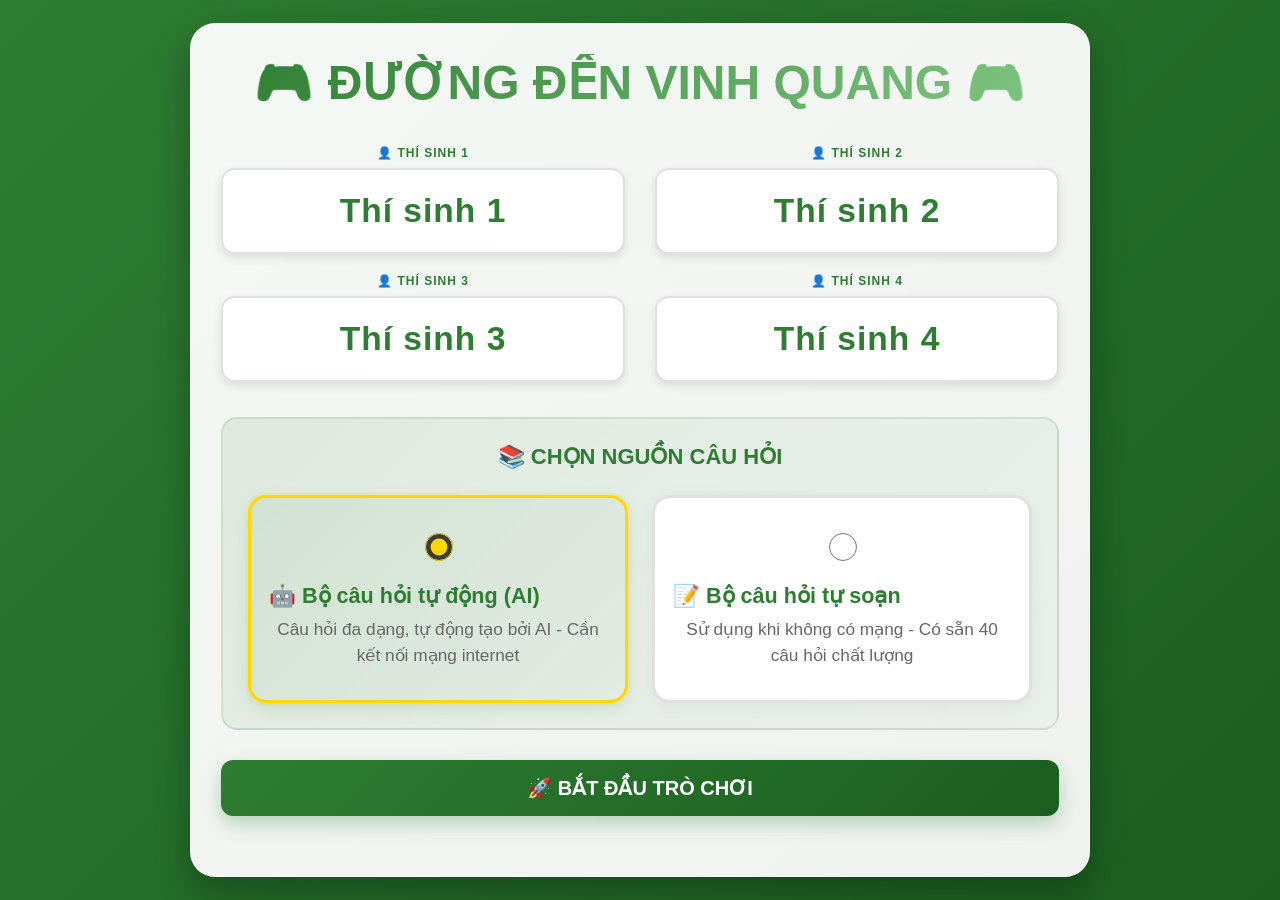
==== index.html @ 1e574806 "tăng chiều ngang ô thông tin thí sinh" ====
<!DOCTYPE html>
<html lang="vi">
<head>
<!-- Thêm Socket.IO client -->
<script src="https://cdn.socket.io/4.5.0/socket.io.min.js"></script>
    <meta charset="UTF-8">
    <meta name="viewport" content="width=device-width, initial-scale=1.0">
    <meta http-equiv="Cache-Control" content="no-cache, no-store, must-revalidate">
    <meta http-equiv="Pragma" content="no-cache">
    <meta http-equiv="Expires" content="0">
    <title>Đường Đến Vinh Quang - THPT Đốc Binh Kiều</title>
<!-- Thêm Socket.IO client -->
    <style>
        :root { 
            --la-sen: #2E7D32; 
            --la-sen-non: #81C784; 
            --vang-nhuy: #FFD700; 
            --hong-sen: #E91E63; 
            --shadow-sm: 0 2px 8px rgba(0,0,0,0.15);
            --shadow-md: 0 8px 16px rgba(0,0,0,0.2);
            --shadow-lg: 0 15px 35px rgba(0,0,0,0.3);
        }
        * { box-sizing: border-box; }
        body { 
            margin: 0; 
            font-family: 'Segoe UI', 'Tahoma', 'Geneva', sans-serif; 
            background: linear-gradient(135deg, var(--la-sen) 0%, #1b5e20 100%); 
            min-height: 100vh;
            display: flex; 
            flex-direction: column; 
            overflow: auto;
        }
        .top-bar { 
            min-height: auto; 
            background: rgba(255, 255, 255, 0.9);
            backdrop-filter: blur(10px);
            display: flex; 
            justify-content: space-between; 
            align-items: center; 
            border-bottom: 4px solid var(--vang-nhuy); 
            padding: 8px 15px;
            flex-shrink: 0;
            flex-wrap: nowrap;
            gap: 8px;
            box-shadow: var(--shadow-md);
            overflow-x: auto;
        }
        #topBar-players {
            display: flex;
            gap: 24px;
            justify-content: center;
            width: 100%;
            max-width: 1200px;
            margin: 0 auto;
            flex-wrap: nowrap;
        }
        .player-card { 
            background: rgba(255, 255, 255, 0.95);
            backdrop-filter: blur(10px);
            border: 2px solid var(--la-sen);
            border-radius: 15px;
            padding: 18px 32px;
            text-align: center;
            min-width: 240px;
            max-width: 320px;
            flex: 1 1 280px;
            box-shadow: var(--shadow-md);
            transform: scale(1);
            transition: all 0.3s cubic-bezier(0.34, 1.56, 0.64, 1);
            perspective: 1000px;
            white-space: nowrap;
            overflow: hidden;
            text-overflow: ellipsis;
        }
        .player-card:hover {
            transform: scale(1.08) rotateY(5deg);
            box-shadow: var(--shadow-lg);
            border-color: var(--vang-nhuy);
        }
        @media (max-width: 1024px) {
            .player-card {
                min-width: 110px;
                padding: 6px 10px;
            }
        }
        @media (max-width: 768px) {
            .player-card {
                min-width: 100px;
                padding: 5px 8px;
            }
        }
        .p-name { 
            font-weight: bold; 
            color: var(--la-sen); 
            border-bottom: 1px solid #eee;
            font-size: clamp(11px, 2vw, 14px);
            margin: 4px 0;
            padding: 4px 0;
            overflow: hidden;
            text-overflow: ellipsis;
            white-space: nowrap;
        }
        .p-score { 
            font-size: clamp(16px, 3vw, 24px);
            font-weight: bold; 
            color: var(--hong-sen);
            margin: 4px 0;
        }
        .score-controls { 
            display: flex;
            justify-content: center;
            gap: 2px;
            margin-top: 4px;
        }
        .score-controls button { 
            border: none; 
            padding: 2px 5px; 
            border-radius: 4px; 
            cursor: pointer; 
            color: white; 
            font-weight: bold; 
            margin: 0;
            font-size: clamp(9px, 1.5vw, 12px);
            transition: all 0.2s;
            transform: scale(1);
        }
        .score-controls button:hover {
            transform: scale(1.1);
        }
        .score-controls button:active {
            transform: scale(0.95);
        }
        .main-stage { 
            flex: 1; 
            display: flex; 
            justify-content: center; 
            align-items: center; 
            padding: 15px;
            overflow-y: auto;
        }
        .container { 
            background: rgba(255, 255, 255, 0.95);
            backdrop-filter: blur(15px);
            padding: 30px;
            border-radius: 25px;
            box-shadow: var(--shadow-lg);
            width: 100%;
            max-width: 1200px;
            text-align: center;
            border: 1px solid rgba(255, 255, 255, 0.3);
            transform: translateZ(0);
        }
        @media (max-width: 768px) {
            .container { 
                padding: 20px;
                border-radius: 20px;
            }
        }
        @media (max-width: 480px) {
            .container { 
                padding: 15px;
                border-radius: 15px;
            }
        }
        .hidden { 
            display: none !important; 
        }
        .media-box { 
            width: 100%; 
            height: auto;
            aspect-ratio: 16/9;
            max-height: 400px;
            background: #000; 
            margin: 15px 0; 
            border: 4px solid var(--vang-nhuy); 
            border-radius: 15px; 
            position: relative; 
            overflow: hidden; 
            display: flex; 
            justify-content: center; 
            align-items: center; 
            box-shadow: inset 0 0 20px rgba(0,0,0,0.5), var(--shadow-lg);
            transform: perspective(1000px);
        }
        @media (max-width: 768px) {
            .media-box { 
                height: auto;
                max-height: 300px;
            }
        }
        .img-blur { 
            position: absolute; 
            width: 100%; 
            height: 100%; 
            filter: blur(15px); 
            opacity: 0.5; 
            object-fit: cover; 
            z-index: 1; 
        }
        .img-main { 
            max-width: 100%; 
            max-height: 100%; 
            position: relative; 
            z-index: 2; 
            object-fit: contain; 
        }
        .ans-overlay { 
            position: absolute; 
            bottom: 0; 
            width: 100%; 
            background: rgba(0,0,0,0.8); 
            color: var(--vang-nhuy); 
            font-size: 26px; 
            font-weight: bold; 
            padding: 12px 0; 
            z-index: 10; 
            display: none; 
        }
        .ans-grid { 
            display: grid; 
            grid-template-columns: repeat(auto-fit, minmax(150px, 1fr)); 
            gap: 12px; 
            margin-top: 15px;
        }
        @media (max-width: 768px) {
            .ans-grid {
                grid-template-columns: repeat(2, 1fr);
                gap: 10px;
            }
        }
        @media (max-width: 480px) {
            .ans-grid {
                grid-template-columns: 1fr;
                gap: 8px;
            }
        }
        .ans-item { 
            background: linear-gradient(135deg, var(--la-sen-non) 0%, var(--la-sen) 100%);
            padding: 12px; 
            border-radius: 12px; 
            border: 2px solid var(--la-sen);
            box-shadow: var(--shadow-md);
            transition: all 0.3s;
            transform: perspective(1000px) rotateY(0deg);
        }
        .ans-item:hover {
            transform: perspective(1000px) rotateY(5deg) scale(1.05);
            box-shadow: var(--shadow-lg);
            border-color: var(--vang-nhuy);
        }
        .ans-item input { 
            width: 90%; 
            padding: 10px; 
            border: none; 
            border-radius: 5px; 
            font-size: 20px; 
            font-weight: bold; 
            text-align: center; 
            text-transform: uppercase; 
            background: white; 
            color: transparent; 
            text-shadow: 0 0 0 transparent; 
        }
        .ans-item input.reveal { 
            color: #000 !important; 
            text-shadow: none; 
        }
        .btn { 
            padding: 12px 25px; 
            border: none; 
            border-radius: 10px; 
            cursor: pointer; 
            font-weight: bold; 
            color: white;
            font-size: 16px;
            margin: 5px;
            transition: all 0.3s cubic-bezier(0.34, 1.56, 0.64, 1);
            box-shadow: var(--shadow-md);
            transform: scale(1);
            position: relative;
            overflow: hidden;
        }
        .btn:hover {
            transform: scale(1.05) translateY(-2px);
            box-shadow: var(--shadow-lg);
        }
        .btn:active {
            transform: scale(0.98) translateY(0px);
        }
        .btn::before {
            content: '';
            position: absolute;
            top: 0;
            left: -100%;
            width: 100%;
            height: 100%;
            background: rgba(255,255,255,0.2);
            transition: left 0.3s;
        }
        .btn:hover::before {
            left: 100%;
        }
        @media (max-width: 768px) {
            .btn {
                padding: 10px 20px;
                font-size: 14px;
            }
        }
        .timer-circle { 
            width: 80px; 
            height: 80px; 
            background: linear-gradient(135deg, var(--hong-sen), rgba(233, 30, 99, 0.8));
            color: white; 
            border-radius: 50%; 
            display: flex; 
            align-items: center; 
            justify-content: center; 
            font-size: 32px; 
            font-weight: bold; 
            border: 4px solid var(--vang-nhuy); 
            margin: 0 auto 15px;
            box-shadow: 0 0 30px rgba(233, 30, 99, 0.6), var(--shadow-lg);
            transform: perspective(1000px) rotateZ(0deg);
            transition: all 0.3s;
        }
        .timer-circle:hover {
            transform: perspective(1000px) rotateZ(5deg) scale(1.05);
            box-shadow: 0 0 50px rgba(233, 30, 99, 0.8), var(--shadow-lg);
        }
        @media (max-width: 768px) {
            .timer-circle {
                width: 70px;
                height: 70px;
                font-size: 28px;
            }
        }
        @media (max-width: 480px) {
            .timer-circle {
                width: 60px;
                height: 60px;
                font-size: 24px;
            }
        }
        .round-box { 
            background: linear-gradient(135deg, var(--vang-nhuy) 0%, #FFA500 100%);
            padding: 35px 20px; 
            border-radius: 15px; 
            font-size: 24px; 
            font-weight: bold; 
            cursor: pointer; 
            border: 4px solid var(--la-sen); 
            color: var(--la-sen);
            transition: all 0.3s cubic-bezier(0.34, 1.56, 0.64, 1);
            box-shadow: var(--shadow-md);
            transform: perspective(1000px) rotateX(0deg);
            position: relative;
            overflow: hidden;
        }
        .round-box:hover {
            transform: perspective(1000px) rotateX(5deg) scale(1.05) translateY(-5px);
            box-shadow: var(--shadow-lg);
            border-color: var(--hong-sen);
            background: linear-gradient(135deg, #FFA500 0%, var(--vang-nhuy) 100%);
        }
        @media (max-width: 768px) {
            .round-box {
                padding: 25px 15px;
                font-size: 20px;
            }
        }
        @media (max-width: 480px) {
            .round-box {
                padding: 20px 10px;
                font-size: 16px;
            }
        }
        .progress-bar { 
            display: flex; 
            justify-content: center; 
            gap: 8px; 
            margin-top: 15px; 
        }
        .dot { 
            width: 18px; 
            height: 18px; 
            border-radius: 50%; 
            border: 2px solid #ccc; 
        }
        .dot.done { 
            background: var(--vang-nhuy); 
            border-color: var(--vang-nhuy); 
        }
        .dot.active { 
            background: var(--la-sen); 
            border-color: var(--la-sen); 
        }
        /* Style cho ô từ khóa Vượt Sóng */
        .keyword-row { 
            margin-top: 30px; 
            padding: 15px; 
            background: var(--hong-sen); 
            border-radius: 10px; 
            border: 4px solid var(--la-sen); 
        }

        /* HIỆU ỨNG MÀN CHÀO MỪNG */
        @keyframes float {
            0%, 100% { transform: translateY(0); }
            50% { transform: translateY(-20px); }
        }
        
        @keyframes glowPulse {
            0%, 100% { text-shadow: 0 0 10px var(--vang-nhuy), 0 0 20px var(--hong-sen); }
            50% { text-shadow: 0 0 30px var(--vang-nhuy), 0 0 40px var(--hong-sen), 0 0 50px var(--la-sen); }
        }
        
        @keyframes rotateLight {
            0% { transform: translateX(-50%) rotate(0deg); }
            100% { transform: translateX(-50%) rotate(360deg); }
        }
        
        @keyframes particleFloat {
            0% { transform: translateY(100vh) rotate(0deg); opacity: 1; }
            100% { transform: translateY(-100px) rotate(360deg); opacity: 0; }
        }
        
        @keyframes scaleIn {
            0% { transform: scale(0.5); opacity: 0; }
            100% { transform: scale(1); opacity: 1; }
        }
        
        .player-card-welcome {
            background: rgba(255, 255, 255, 0.1);
            backdrop-filter: blur(10px);
            border: 2px solid rgba(255, 215, 0, 0.3);
            border-radius: 15px;
            padding: 20px;
            text-align: center;
            color: white;
            animation: float 3s ease-in-out infinite;
            transition: all 0.3s;
            box-shadow: 0 10px 30px rgba(0,0,0,0.3);
        }
        
        .player-card-welcome:hover {
            transform: scale(1.05);
            border-color: var(--vang-nhuy);
            box-shadow: 0 15px 40px rgba(255, 215, 0, 0.4);
        }
        
        .player-number {
            display: inline-block;
            width: 40px;
            height: 40px;
            background: linear-gradient(45deg, var(--vang-nhuy), var(--hong-sen));
            color: white;
            border-radius: 50%;
            line-height: 40px;
            font-weight: bold;
            font-size: 20px;
            margin-bottom: 10px;
        }

/* HIỆU ỨNG HOVER CHO Ô TỪ KHÓA CHÍNH */
.keyword-row:hover {
    background: var(--vang-nhuy) !important;
    border-color: var(--hong-sen) !important;
    transform: scale(1.02);
    transition: all 0.2s;
}
.keyword-row:hover .keyword-title {
    color: var(--la-sen) !important;
}

        .keyword-title { 
            color: white; 
            font-weight: bold; 
            font-size: 20px; 
            margin-bottom: 10px; 
        }
        /* Style cho Vòng Vinh Quang */
        .btn-grid { 
            display: grid; 
            grid-template-columns: repeat(auto-fit, minmax(100px, 1fr));
            gap: 12px; 
            margin: 20px 0;
        }
        @media (max-width: 768px) {
            .btn-grid {
                grid-template-columns: repeat(3, 1fr);
            }
        }
        @media (max-width: 480px) {
            .btn-grid {
                grid-template-columns: repeat(2, 1fr);
                gap: 8px;
            }
        }
        .question-number { 
            background: linear-gradient(135deg, var(--la-sen) 0%, var(--la-sen-non) 100%);
            color: white; 
            padding: 15px; 
            border-radius: 12px; 
            font-size: 18px; 
            font-weight: bold; 
            cursor: pointer; 
            border: 2px solid transparent;
            box-shadow: var(--shadow-md);
            transition: all 0.3s cubic-bezier(0.34, 1.56, 0.64, 1);
            transform: perspective(1000px) rotateX(0deg);
            position: relative;
        }
        .question-number:hover { 
            background: linear-gradient(135deg, var(--la-sen-non) 0%, var(--la-sen) 100%);
            border: 2px solid var(--vang-nhuy);
            transform: perspective(1000px) rotateX(8deg) scale(1.06) translateY(-3px);
            box-shadow: var(--shadow-lg);
        }
        .question-number.used { 
            background: #999;
            cursor: not-allowed;
            opacity: 0.6;
            border: 2px solid #666;
            transform: scale(0.95);
        }
        @media (max-width: 768px) {
            .question-number {
                padding: 12px;
                font-size: 16px;
            }
        }
        .star-btn { 
            background: linear-gradient(135deg, var(--hong-sen) 0%, #d71750 100%);
            color: white; 
            padding: 12px 20px; 
            border-radius: 12px; 
            font-size: 16px; 
            font-weight: bold; 
            border: 3px solid var(--vang-nhuy); 
            cursor: pointer; 
            margin: 10px;
            box-shadow: var(--shadow-md);
            transition: all 0.3s cubic-bezier(0.34, 1.56, 0.64, 1);
            transform: scale(1);
            position: relative;
        }
        .star-btn:hover {
            transform: scale(1.08) translateY(-3px);
            box-shadow: var(--shadow-lg);
            border-color: var(--la-sen);
        }
        .star-btn.active { 
            background: linear-gradient(135deg, var(--vang-nhuy), #FFA500);
            color: var(--la-sen); 
            border: 3px solid var(--hong-sen);
            box-shadow: 0 0 30px rgba(255, 215, 0, 0.6);
        }
        @media (max-width: 768px) {
            .star-btn {
                padding: 10px 16px;
                font-size: 14px;
                margin: 8px;
            }
        }
        .points-display { 
            font-size: 24px; 
            font-weight: bold; 
            color: var(--hong-sen); 
            margin: 10px 0; 
            padding: 8px; 
            background: rgba(255, 255, 255, 0.9); 
            border-radius: 10px; 
            border: 2px solid var(--vang-nhuy); 
        }
        .current-player-highlight {
            background-color: var(--vang-nhuy) !important;
            color: var(--la-sen) !important;
            border: 3px solid var(--hong-sen) !important;
        }
/* ========== HIỆU ỨNG TRANG KẾT QUẢ ========== */
        @keyframes floatUp {
            0% { transform: translateY(50px); opacity: 0; }
            100% { transform: translateY(0); opacity: 1; }
        }
        
        @keyframes glow {
            0%, 100% { text-shadow: 0 0 10px var(--vang-nhuy); }
            50% { text-shadow: 0 0 30px var(--hong-sen), 0 0 40px var(--vang-nhuy); }
        }
        
        @keyframes confetti {
            0% { transform: translateY(-100px) rotate(0deg); opacity: 1; }
            100% { transform: translateY(1000px) rotate(360deg); opacity: 0; }
        }
        
        @keyframes fireworkExplode {
            0% { transform: scale(1); opacity: 1; }
            50% { transform: scale(20); opacity: 0.7; }
            100% { transform: scale(0); opacity: 0; }
        }
        
        .trophy {
            animation: floatUp 1s ease-out forwards;
        }
        
        #ketqua-title {
            animation: glow 2s infinite alternate;
        }
        
        .confetti {
            position: absolute;
            width: 10px;
            height: 10px;
            background: var(--vang-nhuy);
            animation: confetti 3s linear forwards;
        }
        
        .rank-item {
            display: flex;
            justify-content: space-between;
            align-items: center;
            padding: 15px 20px;
            border-radius: 12px;
            margin: 8px 0;
            font-size: 18px;
            font-weight: bold;
            transition: all 0.3s;
            transform: perspective(1000px);
            box-shadow: var(--shadow-sm);
        }
        
        .rank-item:hover {
            transform: perspective(1000px) scale(1.02) translateX(5px);
            box-shadow: var(--shadow-md);
        }
        
        .rank-1 { background: linear-gradient(135deg, #FFF9C4, #FFEB3B); color: #FF9800; box-shadow: 0 0 20px rgba(255, 215, 0, 0.3); }
        .rank-2 { background: linear-gradient(135deg, #F5F5F5, #E0E0E0); color: #757575; }
        .rank-3 { background: linear-gradient(135deg, #FFE0B2, #FFB74D); color: #EF6C00; }
        .rank-4 { background: linear-gradient(135deg, #E1F5FE, #4FC3F7); color: #0277BD; }
        @media (max-width: 768px) {
            .rank-item {
                padding: 12px 15px;
                font-size: 16px;
            }
        }

/* ========== STYLE CHO Ô THỂ LỆ ========== */
.rule-box {
    background: rgba(255, 255, 255, 0.9);
    border: 3px solid var(--vang-nhuy);
    border-radius: 12px;
    padding: 10px 8px;
    text-align: center;
    cursor: pointer;
    font-weight: bold;
    color: var(--la-sen);
    transition: all 0.3s;
    display: flex;
    flex-direction: column;
    align-items: center;
    justify-content: center;
    min-height: 60px;
    box-shadow: 0 5px 15px rgba(0,0,0,0.1);
    font-size: clamp(12px, 2vw, 14px);
}

.rule-box:hover {
    transform: scale(1.05);
    background: var(--vang-nhuy);
    color: var(--la-sen);
    border-color: var(--hong-sen);
    box-shadow: 0 8px 20px rgba(0,0,0,0.15);
}
@media (max-width: 768px) {
    .rule-box {
        padding: 8px 6px;
        min-height: 50px;
        font-size: 11px;
    }
}

/* ========== HIDE CONTROL BUTTONS OUTSIDE WELCOME SCREEN ========== */
#socketControlBtn {
    display: none !important;
}

#api-key-btn {
    display: none !important;
}

.show-controls #socketControlBtn,
.show-controls #api-key-btn {
    display: inline-block !important;
}

/* Style cho popup thể lệ */
.rule-popup {
    position: fixed;
    top: 0;
    left: 0;
    width: 100%;
    height: 100%;
    background: rgba(0,0,0,0.8);
    z-index: 9999;
    display: flex;
    justify-content: center;
    align-items: center;
    opacity: 0;
    visibility: hidden;
    transition: all 0.3s;
}

.rule-popup.active {
    opacity: 1;
    visibility: visible;
}

.rule-content {
    background: white;
    width: 90%;
    max-width: 800px;
    max-height: 80vh;
    border-radius: 20px;
    padding: 30px;
    position: relative;
    overflow-y: auto;
    border: 5px solid var(--vang-nhuy);
    box-shadow: 0 20px 50px rgba(0,0,0,0.5);
}

.rule-close {
    position: absolute;
    top: 15px;
    right: 20px;
    background: var(--hong-sen);
    color: white;
    border: none;
    border-radius: 50%;
    width: 40px;
    height: 40px;
    font-size: 24px;
    cursor: pointer;
    display: flex;
    align-items: center;
    justify-content: center;
    font-weight: bold;
}

.rule-title {
    color: var(--la-sen);
    font-size: 32px;
    text-align: center;
    margin-bottom: 25px;
    padding-bottom: 15px;
    border-bottom: 3px solid var(--vang-nhuy);
}

.rule-section {
    margin-bottom: 20px;
    padding-left: 15px;
    border-left: 4px solid var(--la-sen-non);
}

.rule-section h4 {
    color: var(--hong-sen);
    margin-bottom: 10px;
    font-size: 20px;
}

.rule-section p, .rule-section li {
    color: #333;
    line-height: 1.6;
    margin-bottom: 8px;
}

.rule-section ul {
    padding-left: 20px;
}

/* ========== WELCOME SCREEN STYLES ========== */
#screen-welcome {
    background: linear-gradient(135deg, rgba(255,255,255,0.95) 0%, rgba(245,245,245,0.98) 100%);
    max-width: 900px;
}

#screen-welcome h1 {
    font-size: clamp(28px, 6vw, 48px);
    color: var(--la-sen);
    margin: 0 0 30px 0;
    background: linear-gradient(135deg, var(--la-sen) 0%, var(--la-sen-non) 100%);
    -webkit-background-clip: text;
    -webkit-text-fill-color: transparent;
    background-clip: text;
    text-shadow: none;
    animation: slideDownTitle 0.8s ease-out;
}

@keyframes slideDownTitle {
    from {
        opacity: 0;
        transform: translateY(-30px);
    }
    to {
        opacity: 1;
        transform: translateY(0);
    }
}

/* PLAYERS INPUT SECTION */
.players-input-section {
    margin: 35px 0;
    animation: fadeInUp 0.8s ease-out 0.2s both;
}

.players-grid {
    display: grid;
    grid-template-columns: repeat(2, minmax(320px, 1fr));
    grid-template-rows: repeat(2, 1fr);
    gap: 20px 30px;
    margin-bottom: 25px;
    max-width: 900px;
    margin-left: auto;
    margin-right: auto;
}

.player-input-wrapper {
    position: relative;
    perspective: 1000px;
    min-width: 320px;
    width: 100%;
}

.player-input-wrapper label {
    display: block;
    font-size: 12px;
    font-weight: 600;
    color: var(--la-sen);
    margin-bottom: 8px;
    text-transform: uppercase;
    letter-spacing: 1px;
}

#in-0, #in-1, #in-2, #in-3 {
    width: 100%;
    min-width: 0;
    max-width: 100%;
    padding: 22px 16px;
    font-size: 2.1rem;
    border: 2px solid #e0e0e0;
    border-radius: 14px;
    background: white;
    color: var(--la-sen);
    font-weight: 700;
    text-align: center;
    transition: all 0.3s cubic-bezier(0.34, 1.56, 0.64, 1);
    box-shadow: 0 4px 10px rgba(0,0,0,0.10);
    outline: none;
    letter-spacing: 1px;
    display: block;
    margin-left: 0;
    margin-right: 0;
}

#in-0:hover, #in-1:hover, #in-2:hover, #in-3:hover {
    border-color: var(--la-sen);
    box-shadow: 0 8px 15px rgba(46, 125, 50, 0.15);
    transform: translateY(-2px);
}

#in-0:focus, #in-1:focus, #in-2:focus, #in-3:focus {
    border-color: var(--vang-nhuy);
    box-shadow: 0 0 0 3px rgba(255, 215, 0, 0.1), 0 8px 20px rgba(46, 125, 50, 0.2);
    transform: scale(1.02);
}

/* BUTTON GROUP */
.button-group {
    display: flex;
    flex-direction: column;
    gap: 15px;
    margin: 30px 0;
    animation: fadeInUp 0.8s ease-out 0.4s both;
}

.btn-primary {
    background: linear-gradient(135deg, var(--la-sen) 0%, #1B5E20 100%);
    color: white;
    padding: 16px 40px;
    font-size: clamp(16px, 4vw, 20px);
    font-weight: bold;
    border: none;
    border-radius: 12px;
    cursor: pointer;
    box-shadow: 0 8px 20px rgba(46, 125, 50, 0.3);
    transition: all 0.3s cubic-bezier(0.34, 1.56, 0.64, 1);
    transform: scale(1);
    position: relative;
    overflow: hidden;
}

.btn-primary::before {
    content: '';
    position: absolute;
    top: 0;
    left: -100%;
    width: 100%;
    height: 100%;
    background: rgba(255,255,255,0.2);
    transition: left 0.4s;
}

.btn-primary:hover {
    transform: translateY(-3px) scale(1.05);
    box-shadow: 0 12px 30px rgba(46, 125, 50, 0.4);
}

.btn-primary:hover::before {
    left: 100%;
}

.btn-primary:active {
    transform: translateY(0) scale(0.98);
    box-shadow: 0 4px 10px rgba(46, 125, 50, 0.2);
}

/* QUESTION SOURCE SECTION */
.question-source-section {
    background: linear-gradient(135deg, rgba(46, 125, 50, 0.1) 0%, rgba(129, 199, 132, 0.05) 100%);
    border: 2px solid rgba(46, 125, 50, 0.15);
    padding: 25px;
    border-radius: 16px;
    margin-top: 30px;
    animation: fadeInUp 0.8s ease-out 0.6s both;
}

.question-source-section h3 {
    color: var(--la-sen);
    text-align: center;
    font-size: clamp(18px, 3.5vw, 22px);
    margin: 0 0 25px 0;
    display: flex;
    align-items: center;
    justify-content: center;
    gap: 10px;
}

.source-options {
    display: grid;
    grid-template-columns: 1fr 1fr;
    gap: 24px;
    margin-top: 18px;
}

.source-option {
    cursor: pointer;
    display: flex;
    flex-direction: column;
    align-items: center;
    justify-content: center;
    gap: 12px;
    padding: 32px 18px;
    border-radius: 18px;
    background: white;
    border: 3px solid #e0e0e0;
    transition: all 0.3s cubic-bezier(0.34, 1.56, 0.64, 1);
    box-shadow: 0 4px 16px rgba(46,125,50,0.07);
    font-size: 1.25rem;
    min-height: 120px;
}

.source-option:hover {
    border-color: var(--la-sen);
    box-shadow: 0 8px 24px rgba(46, 125, 50, 0.18);
    transform: scale(1.04);
}

.source-option input[type="radio"] {
    width: 28px;
    height: 28px;
    margin-bottom: 10px;
    cursor: pointer;
    accent-color: var(--la-sen);
}

.source-option input[type="radio"]:checked + .option-content {
    color: var(--la-sen);
}

.source-option input[type="radio"]:checked {
    accent-color: var(--vang-nhuy);
}

.source-option:has(input[type="radio"]:checked) {
    background: linear-gradient(135deg, rgba(46, 125, 50, 0.08) 0%, rgba(129, 199, 132, 0.05) 100%);
    border-color: var(--vang-nhuy);
    box-shadow: 0 0 0 3px rgba(255, 215, 0, 0.1), 0 6px 16px rgba(46, 125, 50, 0.15);
}

.option-content {
    flex: 1;
    transition: color 0.3s;
}

.option-title {
    font-size: 1.35rem;
    font-weight: 800;
    color: var(--la-sen);
    margin-bottom: 8px;
    display: flex;
    align-items: center;
    gap: 8px;
    text-align: center;
}

.option-description {
    font-size: 1.08rem;
    color: #666;
    line-height: 1.5;
    text-align: center;
}

.ai-status {
    text-align: center;
    margin-top: 15px;
    padding: 10px;
    border-radius: 8px;
    display: none;
    background: rgba(255, 215, 0, 0.1);
    border: 1px solid rgba(255, 215, 0, 0.2);
    font-size: 13px;
    color: var(--vang-nhuy);
    animation: pulse 1.5s infinite;
}

@keyframes pulse {
    0%, 100% { opacity: 1; }
    50% { opacity: 0.7; }
}

@keyframes fadeInUp {
    from {
        opacity: 0;
        transform: translateY(20px);
    }
    to {
        opacity: 1;
        transform: translateY(0);
    }
}

@media (max-width: 768px) {
    #screen-welcome {
        padding: 20px;
    }
    .players-grid {
        grid-template-columns: 1fr 1fr;
        grid-template-rows: 2;
        gap: 12px 10px;
        max-width: 100%;
    }
    .player-input-wrapper {
        min-width: 0;
    }
    #in-0, #in-1, #in-2, #in-3 {
        font-size: 1.3rem;
        padding: 16px 10px;
        width: 100%;
        min-width: 0;
        max-width: 100%;
    }
    .button-group {
        margin: 20px 0;
    }
    .question-source-section {
        padding: 18px;
        margin-top: 20px;
    }
    .source-option {
        padding: 12px;
        gap: 12px;
    }
    #in-0, #in-1, #in-2, #in-3 {
        font-size: 1.3rem;
        padding: 16px 10px;
        width: 95%;
        min-width: 0;
        max-width: 100%;
    }
}

    </style>
</head>
<body>

    <!-- Container con topBar-players: chỉ phần này bị cập nhật khi render; nội dung khác thêm vào topBar sẽ không bị xóa -->
    <div id="topBar" class="top-bar hidden"><div id="topBar-players"></div></div>

    <div class="main-stage">
        <!-- MÀN HÌNH CHÀO MỪNG -->
        <div id="screen-welcome" class="container">
            <h1>🎮 ĐƯỜNG ĐẾN VINH QUANG 🎮</h1>
            
            <!-- PHẦN NHẬP TÊN THÍNH SINH -->
            <div class="players-input-section">
                <div class="players-grid">
                    <div class="player-input-wrapper">
                        <label>👤 Thí sinh 1</label>
                        <input type="text" id="in-0" value="Thí sinh 1" placeholder="Nhập tên...">
                    </div>
                    <div class="player-input-wrapper">
                        <label>👤 Thí sinh 2</label>
                        <input type="text" id="in-1" value="Thí sinh 2" placeholder="Nhập tên...">
                    </div>
                    <div class="player-input-wrapper">
                        <label>👤 Thí sinh 3</label>
                        <input type="text" id="in-2" value="Thí sinh 3" placeholder="Nhập tên...">
                    </div>
                    <div class="player-input-wrapper">
                        <label>👤 Thí sinh 4</label>
                        <input type="text" id="in-3" value="Thí sinh 4" placeholder="Nhập tên...">
                    </div>
                </div>
            </div>

            <!-- PHẦN CHỌN NGUỒN CÂU HỎI -->
            <div class="question-source-section">
                <h3>📚 CHỌN NGUỒN CÂU HỎI</h3>
                
                <div class="source-options">
                    <!-- LỰA CHỌN 1: AI -->
                    <label class="source-option">
                        <input type="radio" name="questionSource" value="ai" id="source-ai" checked>
                        <div class="option-content">
                            <div class="option-title">🤖 Bộ câu hỏi tự động (AI)</div>
                            <div class="option-description">
                                Câu hỏi đa dạng, tự động tạo bởi AI - Cần kết nối mạng internet
                            </div>
                        </div>
                    </label>
                    
                    <!-- LỰA CHỌN 2: MANUAL -->
                    <label class="source-option">
                        <input type="radio" name="questionSource" value="manual" id="source-manual">
                        <div class="option-content">
                            <div class="option-title">📝 Bộ câu hỏi tự soạn</div>
                            <div class="option-description">
                                Sử dụng khi không có mạng - Có sẵn 40 câu hỏi chất lượng
                            </div>
                        </div>
                    </label>
                </div>
                
                <!-- THÔNG BÁO TRẠNG THÁI -->
                <div id="ai-status" class="ai-status">
                    <small>🔌 Đang chuẩn bị...</small>
                </div>
            </div>

            <!-- NÚT BẮT ĐẦU -->
            <div class="button-group">
                <button class="btn-primary" onclick="setupGame()">🚀 BẮT ĐẦU TRÒ CHƠI</button>
            </div>
        </div>

        <!-- MÀN HÌNH CHÀO MỪNG GAMESHOW -->
        <div id="screen-welcome-show" class="container hidden">
            <div id="welcome-bg" style="position: absolute; top:0; left:0; width:100%; height:100%; background: linear-gradient(135deg, var(--la-sen) 0%, #1b5e20 30%, #000 100%); z-index: 1;"></div>
            
            <div style="position: relative; z-index: 2;">
                <!-- HIỆU ỨNG ÁNH SÁNG -->
                <div id="light-beam" style="position: absolute; top: -100px; left: 50%; transform: translateX(-50%); width: 200%; height: 200px; background: radial-gradient(ellipse at center, rgba(255,215,0,0.4) 0%, rgba(255,215,0,0) 70%);"></div>
                
                <!-- TIÊU ĐỀ CHÍNH -->
                <div id="main-title" style="text-align: center; margin: 40px 0; opacity: 0; transform: translateY(50px);">
                    <div style="font-size: 36px; color: var(--vang-nhuy); text-shadow: 0 0 20px var(--hong-sen); margin-bottom: 10px;">
                        CHÀO MỪNG CÁC BẠN ĐẾN VỚI GAMESHOW
                    </div>
                    <div style="font-size: 60px; color: white; text-shadow: 0 0 30px var(--vang-nhuy), 0 0 40px var(--hong-sen); font-weight: bold; margin: 20px 0; line-height: 1.2;">
                        "ĐƯỜNG ĐẾN VINH QUANG"
                    </div>
                    <div style="font-size: 40px; color: var(--la-sen-non); text-shadow: 0 0 15px white; margin: 15px 0;">
                        LẦN THỨ 1
                    </div>
                    <div style="font-size: 32px; color: white; text-shadow: 0 0 10px var(--la-sen); margin-top: 20px;">
                        TRƯỜNG THPT ĐỐC BINH KIỀU
                    </div>
                </div>
                
                <!-- 4 THÍ SINH -->
                <div id="players-grid" style="display: grid; grid-template-columns: repeat(4, 1fr); gap: 20px; margin: 60px 0; opacity: 0;">
                    <!-- Sẽ được điền bằng JavaScript -->
                </div>
                
                <!-- HIỆU ỨNG ĐẾM NGƯỢC -->
                <div id="countdown" style="text-align: center; font-size: 48px; color: var(--vang-nhuy); font-weight: bold; text-shadow: 0 0 20px var(--hong-sen); margin-top: 40px; opacity: 0;">
                    BẮT ĐẦU SAU: <span id="countdown-number">5</span>
                </div>
                
                <!-- HIỆU ỨNG PARTICLE -->
                <div id="particles-container" style="position: absolute; top:0; left:0; width:100%; height:100%; pointer-events: none; z-index: 1;"></div>
            </div>
        </div>

      
        <!-- MÀN HÌNH CHÍNH CHỌN VÒNG -->
<div id="screen-menu" class="container hidden">
    <div style="display: grid; grid-template-columns: 1fr 1fr; gap: 20px; width: 100%;">
        <div class="round-box" onclick="showXuatPhatMenu()">XUẤT PHÁT</div>
        <div class="round-box" onclick="initRaKhoi()">RA KHƠI</div>
        <div class="round-box" onclick="initVuotSong()">VƯỢT SÓNG</div>
        <div class="round-box" onclick="initVinhQuang()">VINH QUANG</div>
    </div>
    
    <!-- THÊM 4 Ô THỂ LỆ -->
    <div style="display: grid; grid-template-columns: repeat(4, 1fr); gap: 10px; margin-top: 25px; width: 100%;">
        <div class="rule-box" onclick="showRule('xuatphat')">
            <div style="font-size: clamp(14px, 3vw, 16px); margin-bottom: 3px;">📋</div>
            <div style="line-height: 1.3; font-size: clamp(11px, 2.5vw, 13px);">Thể lệ<br>XUẤT PHÁT</div>
        </div>
        <div class="rule-box" onclick="showRule('rakhoi')">
            <div style="font-size: clamp(14px, 3vw, 16px); margin-bottom: 3px;">📋</div>
            <div style="line-height: 1.3; font-size: clamp(11px, 2.5vw, 13px);">Thể lệ<br>RA KHƠI</div>
        </div>
        <div class="rule-box" onclick="showRule('vuotsong')">
            <div style="font-size: clamp(14px, 3vw, 16px); margin-bottom: 3px;">📋</div>
            <div style="line-height: 1.3; font-size: clamp(11px, 2.5vw, 13px);">Thể lệ<br>VƯỢT SÓNG</div>
        </div>
        <div class="rule-box" onclick="showRule('vinhquang')">
            <div style="font-size: clamp(14px, 3vw, 16px); margin-bottom: 3px;">📋</div>
            <div style="line-height: 1.3; font-size: clamp(11px, 2.5vw, 13px);">Thể lệ<br>VINH QUANG</div>
        </div>
    </div>
</div>

        <!-- VÒNG XUẤT PHÁT: CHỌN BỘ ĐỀ -->
        <div id="screen-packs" class="container hidden">
            <h2 id="turn-info" style="color: var(--hong-sen);"></h2>
            <div id="pack-list" style="display:flex; justify-content: center; gap: 20px;">
                <button id="p-btn-1" class="round-box" style="padding:20px" onclick="startQuiz(1)">BỘ 1</button>
                <button id="p-btn-2" class="round-box" style="padding:20px" onclick="startQuiz(2)">BỘ 2</button>
                <button id="p-btn-3" class="round-box" style="padding:20px" onclick="startQuiz(3)">BỘ 3</button>
                <button id="p-btn-4" class="round-box" style="padding:20px" onclick="startQuiz(4)">BỘ 4</button>
            </div>
            <button class="btn" style="background:gray; margin-top:20px" onclick="showS('screen-menu')">QUAY LẠI</button>
        </div>

        <!-- VÒNG XUẤT PHÁT: THI -->
        <div id="screen-quiz" class="container hidden">
            <div class="timer-circle" id="timer">60</div>
            <div id="q-text" style="font-size:26px; font-weight:bold; min-height:100px; display: flex; align-items: center; justify-content: center; padding: 0 20px;"></div>
            <div id="a-text-xp" style="color:#d32f2f; font-weight:bold; height:40px; font-size:24px;"></div>
            <div class="progress-bar" id="progress"></div>
            <div style="margin-top:20px;">
                <button class="btn" style="background:var(--la-sen)" onclick="answer(true)">ĐÚNG (+10)</button>
                <button class="btn" style="background:var(--hong-sen)" onclick="answer(false)">SAI / ĐÁP ÁN</button>
                <button class="btn" style="background:gray" onclick="nextQ()">BỎ QUA</button>
            </div>
        </div>

        <!-- VÒNG RA KHƠI -->
        <div id="screen-rakhoi" class="container hidden">
            <div id="rk-q-text" style="font-weight: bold; color: var(--la-sen); font-size: 18px; margin-bottom: 5px;"></div>
            <div class="media-box">
                <div id="media-content" style="width:100%; height:100%;"></div>
                <div id="rk-final-answer" class="ans-overlay"></div>
            </div>
            <div class="timer-circle" id="timer-rakhoi">30</div>
            <div class="ans-grid">
                <div class="ans-item"><div id="name-0" style="font-size:14px; font-weight:bold;"></div><input type="text" id="ans-0"><div id="ts-0" style="color:red; font-size:12px; height:15px;"></div></div>
                <div class="ans-item"><div id="name-1" style="font-size:14px; font-weight:bold;"></div><input type="text" id="ans-1"><div id="ts-1" style="color:red; font-size:12px; height:15px;"></div></div>
                <div class="ans-item"><div id="name-2" style="font-size:14px; font-weight:bold;"></div><input type="text" id="ans-2"><div id="ts-2" style="color:red; font-size:12px; height:15px;"></div></div>
                <div class="ans-item"><div id="name-3" style="font-size:14px; font-weight:bold;"></div><input type="text" id="ans-3"><div id="ts-3" style="color:red; font-size:12px; height:15px;"></div></div>
            </div>
            <div style="margin-top:15px; display: flex; flex-wrap: wrap; gap: 5px;">
                <button class="btn" style="background:var(--la-sen); flex: 1;" onclick="startTimerRK()">BẮT ĐẦU 30S</button>
                <button class="btn" style="background:var(--hong-sen); flex: 1;" onclick="showResultRK()">ĐÁP ÁN</button>
                <button class="btn" style="background:var(--la-sen-non); color:#1b5e20; flex: 1;" onclick="nextRK()">CÂU TIẾP</button>
                <button class="btn" style="background:#444; flex: 1;" onclick="showS('screen-menu')">THOÁT</button>
            </div>
        </div>

        <!-- VÒNG VƯỢT SÓNG -->
        <div id="screen-vuotsong" class="container hidden">
            <h2 style="color: var(--la-sen);">VÒNG 3: VƯỢT SÓNG</h2>
            
            <div style="display: flex; gap: 20px; align-items: start;">
                <div id="crossword-board" style="flex: 1; background: #eee; padding: 20px; border-radius: 10px; max-height: 500px; overflow-y: auto;">
                    <div id="rows-container"></div>
                    
                    <!-- Dãy hàng ngang cho từ khóa -->
                    <div id="keyword-row-container" class="keyword-row" style="cursor: pointer;" onclick="selectKeywordHint()">
    <div class="keyword-title" style="display: flex; align-items: center; justify-content: center; gap: 10px;">
        <span>TỪ KHÓA CHÍNH</span>
    </div>
    <div id="keyword-cells" style="display: flex; gap: 5px; justify-content: center;"></div>
</div>
                    
                    <div id="keyword-display" style="margin-top: 20px; padding: 15px; background: var(--vang-nhuy); border-radius: 10px; display: none;">
                        <strong style="color: var(--la-sen); font-size: 24px;">TỪ KHÓA: <span id="final-keyword-text"></span></strong>
                    </div>
                    
                    <!-- ĐÃ DI CHUYỂN CÁC NÚT BẤM XUỐNG ĐÂY -->
                    <div style="margin-top: 20px; display: flex; flex-wrap: wrap; gap: 5px; justify-content: center;">
                        <button class="btn" style="background:var(--la-sen); flex: 1; min-width: 120px;" onclick="startTimerVS()">BẮT ĐẦU 20S</button>
                        <button class="btn" style="background:var(--hong-sen); flex: 1; min-width: 120px;" onclick="showResultVS()">ĐÁP ÁN</button>
                        <button class="btn" style="background:var(--vang-nhuy); color: black; width: 100%; max-width: 300px;" onclick="solveKeyword()">GIẢI TỪ KHÓA CHÍNH</button>
                    </div>
                </div>

                <div style="width: 350px;">
                    <div class="timer-circle" id="timer-vs">20</div>
                    <div id="vs-q-text" style="background: white; padding: 15px; border: 2px solid var(--la-sen); border-radius: 10px; min-height: 100px; font-weight: bold; margin-bottom: 10px;">
                        Chọn một hàng ngang để bắt đầu...
                    </div>
                    
                    <div class="ans-grid" style="grid-template-columns: 1fr;">
                        <div class="ans-item"><small id="vs-n0"></small> <input type="text" id="vs-ans-0" placeholder="F1"></div>
                        <div class="ans-item"><small id="vs-n1"></small> <input type="text" id="vs-ans-1" placeholder="F2"></div>
                        <div class="ans-item"><small id="vs-n2"></small> <input type="text" id="vs-ans-2" placeholder="F3"></div>
                        <div class="ans-item"><small id="vs-n3"></small> <input type="text" id="vs-ans-3" placeholder="F4"></div>
                    </div>
                </div>
            </div>
            
            <button class="btn" style="background:gray; margin-top:20px; width: 100%;" onclick="showS('screen-menu')">THOÁT VỀ MENU</button>
        </div>

        <!-- MÀN HÌNH VÒNG VINH QUANG - THÊM VÀO -->
        <div id="screen-kho-cauhoi" class="container hidden">
            <h2 style="color: var(--la-sen);">VÒNG 4: VINH QUANG</h2>
            
            <div id="turn-info-main" style="font-weight: bold; color: var(--hong-sen); font-size: 20px; margin: 20px 0;">
                <!-- Hiển thị thông tin lượt chơi -->
            </div>
            
            <p style="color: var(--hong-sen); font-size: 18px; margin-bottom: 30px;">
                Chọn kho câu hỏi (điểm số phải ≤ điểm hiện có). Mỗi thí sinh được 2 lượt.
            </p>
            
            <div style="display: flex; justify-content: center; gap: 30px; margin: 30px 0;">
                <button class="round-box" onclick="chonKhoCauHoi(10)" style="background: var(--la-sen-non);">
                    KHO 10 ĐIỂM
                </button>
                <button class="round-box" onclick="chonKhoCauHoi(20)" style="background: var(--vang-nhuy);">
                    KHO 20 ĐIỂM
                </button>
                <button class="round-box" onclick="chonKhoCauHoi(30)" style="background: var(--hong-sen); color: white;">
                    KHO 30 ĐIỂM
                </button>
            </div>
            
            <div style="margin-top: 20px;">
                <button class="btn" style="background: gray;" onclick="showS('screen-menu')">THOÁT</button>
            </div>
        </div>

        <!-- MÀN HÌNH CHỌN CÂU HỎI TRONG KHO -->
        <div id="screen-chon-cauhoi" class="container hidden">
            <h3 id="kho-title" style="color: var(--hong-sen);"></h3>
            
            <p id="turn-info-vq" style="font-weight: bold; color: var(--la-sen); margin-bottom: 20px; font-size: 18px;">
                <!-- Sẽ được điền bằng JavaScript -->
            </p>
            
            <div class="btn-grid" id="question-grid">
                <!-- 8 ô số câu hỏi sẽ được tạo bằng JavaScript -->
            </div>
            
            <div style="margin-top: 20px;">
                <button class="star-btn" id="ngoi-sao-btn" onclick="toggleNguiSao()">NGÔI SAO HY VỌNG</button>
            </div>
            
            <div style="margin-top: 20px;">
                <button class="btn" style="background: var(--la-sen);" onclick="quayLaiChonKho()">QUAY LẠI CHỌN KHO</button>
            </div>
        </div>

        <!-- MÀN HÌNH THI CÂU HỎI -->
        <div id="screen-thi-cauhoi" class="container hidden">
            <h3 id="current-kho-title" style="color: var(--hong-sen); margin-bottom: 10px;">
                <!-- Sẽ được điền bằng JavaScript -->
            </h3>
            
            <!-- THÊM LẠI ĐỒNG HỒ ĐẾM NGƯỢC -->
            <div class="timer-circle" id="timer-vinhquang">25</div>
            
            <!-- HIỂN THỊ ĐIỂM CÂU HỎI -->
            <div class="points-display" id="points-display">
                Câu hỏi: <span id="current-points">0</span> ĐIỂM
            </div>
            
            <div id="q-text-vq" style="font-size: 24px; font-weight: bold; min-height: 100px; 
                display: flex; align-items: center; justify-content: center; padding: 0 20px; 
                background: #f5f5f5; border-radius: 10px; margin: 10px 0; border: 2px solid var(--la-sen);">
                Câu hỏi sẽ hiển thị ở đây...
            </div>
            
            <div id="star-indicator" style="color: var(--hong-sen); font-weight: bold; font-size: 20px; 
                margin: 10px 0; height: 30px; display: none;">
                ⭐ NGÔI SAO HY VỌNG ⭐ (GẤP ĐÔI ĐIỂM)
            </div>
            
            <div class="ans-grid">
                <div class="ans-item">
                    <div id="vq-name-0" style="font-size:14px; font-weight:bold;"></div>
                    <input type="text" id="vq-ans-0" placeholder="F1">
                    <!-- XÓA DÒNG HIỂN THỊ THỜI GIAN TRẢ LỜI -->
                    <div id="vq-ts-0" style="color:red; font-size:12px; height:15px;"></div>
                </div>
                <div class="ans-item">
                    <div id="vq-name-1" style="font-size:14px; font-weight:bold;"></div>
                    <input type="text" id="vq-ans-1" placeholder="F2">
                    <!-- XÓA DÒNG HIỂN THỊ THỜI GIAN TRẢ LỜI -->
                    <div id="vq-ts-1" style="color:red; font-size:12px; height:15px;"></div>
                </div>
                <div class="ans-item">
                    <div id="vq-name-2" style="font-size:14px; font-weight:bold;"></div>
                    <input type="text" id="vq-ans-2" placeholder="F3">
                    <!-- XÓA DÒNG HIỂN THỊ THỜI GIAN TRẢ LỜI -->
                    <div id="vq-ts-2" style="color:red; font-size:12px; height:15px;"></div>
                </div>
                <div class="ans-item">
                    <div id="vq-name-3" style="font-size:14px; font-weight:bold;"></div>
                    <input type="text" id="vq-ans-3" placeholder="F4">
                    <!-- XÓA DÒNG HIỂN THỊ THỜI GIAN TRẢ LỜI -->
                    <div id="vq-ts-3" style="color:red; font-size:12px; height:15px;"></div>
                </div>
            </div>
            
            <div style="margin-top: 20px; display: flex; flex-wrap: wrap; gap: 5px; justify-content: center;">
                <!-- THÊM LẠI NÚT BẮT ĐẦU ĐẾM GIỜ -->
                <button class="btn" style="background: var(--la-sen); flex: 1;" onclick="startTimerVQ()">BẮT ĐẦU 25S</button>
                <button class="btn" style="background: var(--hong-sen); flex: 1;" onclick="showAnswerVQ()">HIỆN ĐÁP ÁN</button>
                <button class="btn" style="background: var(--la-sen-non); color: #1b5e20; flex: 1;" onclick="nextQuestionVQ()">CÂU TIẾP</button>
                <button class="btn" style="background: #444; flex: 1;" onclick="backToQuestionList()">QUAY LẠI DS CÂU</button>
            </div>
        </div>

<!-- MÀN HÌNH KẾT QUẢ CUỐI CÙNG -->
<div id="screen-ketqua" class="container hidden">
    <div id="fireworks-container" style="position: absolute; top:0; left:0; width:100%; height:100%; pointer-events: none; z-index: 1;"></div>
    
    <div style="position: relative; z-index: 2;">
        <h1 id="ketqua-title" style="color: var(--vang-nhuy); font-size: 50px; text-shadow: 0 0 20px var(--hong-sen); margin-bottom: 30px;">
            🏆 CHÚC MỪNG CHIẾN THẮNG 🏆
        </h1>
        
        <div id="winner-trophies" style="display: flex; justify-content: center; gap: 40px; margin: 40px 0;">
            <!-- Vị trí 1 - VÀNG -->
            <div id="trophy-1" class="trophy" style="text-align: center; opacity: 0; transform: translateY(50px);">
                <div style="font-size: 80px;">🥇</div>
                <div id="winner-1-name" style="font-size: 24px; font-weight: bold; color: #FFD700; margin: 10px 0;"></div>
                <div id="winner-1-score" style="font-size: 32px; font-weight: bold; color: white; background: linear-gradient(45deg, #FFD700, #FFA500); padding: 10px 20px; border-radius: 50px;"></div>
            </div>
            
            <!-- Vị trí 2 - BẠC -->
            <div id="trophy-2" class="trophy" style="text-align: center; opacity: 0; transform: translateY(50px);">
                <div style="font-size: 70px;">🥈</div>
                <div id="winner-2-name" style="font-size: 22px; font-weight: bold; color: #C0C0C0; margin: 10px 0;"></div>
                <div id="winner-2-score" style="font-size: 28px; font-weight: bold; color: white; background: linear-gradient(45deg, #C0C0C0, #A0A0A0); padding: 10px 20px; border-radius: 50px;"></div>
            </div>
            
            <!-- Vị trí 3 - ĐỒNG -->
            <div id="trophy-3" class="trophy" style="text-align: center; opacity: 0; transform: translateY(50px);">
                <div style="font-size: 60px;">🥉</div>
                <div id="winner-3-name" style="font-size: 20px; font-weight: bold; color: #CD7F32; margin: 10px 0;"></div>
                <div id="winner-3-score" style="font-size: 24px; font-weight: bold; color: white; background: linear-gradient(45deg, #CD7F32, #A0522D); padding: 10px 20px; border-radius: 50px;"></div>
            </div>
        </div>
        
        <!-- BẢNG XẾP HẠNG ĐẦY ĐỦ -->
        <div id="ranking-table" style="background: rgba(255, 255, 255, 0.9); border-radius: 20px; padding: 20px; margin: 30px 0; box-shadow: 0 10px 30px rgba(0,0,0,0.3);">
            <h3 style="color: var(--la-sen); text-align: center; margin-bottom: 20px;">BẢNG XẾP HẠNG</h3>
            <div id="ranking-list" style="display: grid; grid-template-columns: 1fr; gap: 15px;">
                <!-- Sẽ được điền bằng JavaScript -->
            </div>
        </div>
        
        <!-- NÚT ĐIỀU KHIỂN -->
        <div style="display: flex; justify-content: center; gap: 20px; margin-top: 30px;">
            <button class="btn" style="background: var(--vang-nhuy); color: var(--la-sen); font-size: 20px; padding: 15px 30px;" onclick="playAgain()">CHƠI LẠI</button>
            <button class="btn" style="background: var(--hong-sen); color: white; font-size: 20px; padding: 15px 30px;" onclick="backToMenu()">VỀ MENU</button>
        </div>
    </div>
</div> <!-- ĐÓNG screen-ketqua -->

</div> <!-- ĐÓNG main-stage -->

<script>


   
// ===============================
// VÒNG RA KHƠI
// ===============================
const rkData = [
    { q: "Quá trình nước chuyển từ thể lỏng sang thể hơi dưới tác động của nhiệt gọi là gì?", url: "cau1.jpg", a: "Bốc hơi" },
    { q: "Vị Đại tướng đầu tiên, Tổng tư lệnh Quân đội Nhân dân Việt Nam là ai?", url: "cau2.jpg", a: "Võ Nguyên Giáp" },
    { q: "Việt Nam có biên giới đất liền với bao nhiêu quốc gia?", url: "cau3.jpg", a: "3" },
    { q: "Bức tranh dân gian trong hình thuộc dòng tranh dân gian nào của Việt Nam?", url: "cau4.jpg", a: "Tranh Đông Hồ" }
];


// ===============================
// VÒNG VƯỢT SÓNG (ĐÃ CHỈNH SỬA)
// ===============================
const vsData = {
    rows: [
        { id: 1, q: "Nhân vật lịch sử Việt Nam cuối thế kỉ XIX, có tên thật là Trương Văn Nghĩa, thường được gọi là ai?", a: "ĐỀTHÁM", length: 6 },
        { id: 2, q: "Trong xã hội Việt Nam truyền thống trước năm 1945, tầng lớp nào chiếm số lượng đông đảo nhất trong dân cư??", a: "NÔNGDÂN", length: 7 },
        { id: 3, q: "Tỉnh nào thuộc vùng trung du và miền núi Bắc Bộ, nơi diễn ra một cuộc khởi nghĩa nông dân kéo dài gần 30 năm chống thực dân Pháp?", a: "BẮCGIANG", length: 8 },
        { id: 4, q: "Theo sách giáo khoa Lịch sử Việt Nam, cuộc khởi nghĩa nông dân lớn nhất chống thực dân Pháp ở vùng trung du Bắc Bộ kết thúc vào năm nào?", a: "1909", length: 4 }
    ],
    hint: "Phong trào đấu tranh vũ trang tiêu biểu của nông dân Việt Nam cuối thế kỷ XIX – đầu thế kỷ XX do Hoàng Hoa Thám lãnh đạo là phong trào nào?",
    keyword: "YÊNTHẾ"
};
// ===============================
// VÒNG VINH QUANG
// NGUỒN NỘI DUNG: FILE LƯỢT 4
// ===============================
// VÒNG VINH QUANG
// ===============================

const vqData = {
    // ---------- KHO 10 ĐIỂM ----------
    10: [
        { q: "Loài thú duy nhất có khả năng bay là loài nào?", a: "Dơi" },
        { q: "Tập hợp số thực không âm được ký hiệu là gì?", a: "[0; +∞)" },
        { q: "Theo tương truyền, ai là tác giả của bài thơ Nam quốc sơn hà?", a: "Lý Thường Kiệt" },
        { q: "Đơn vị đo điện trở là gì?", a: "Ôm" },
        { q: "Thủ đô của Úc là gì?", a: "Canberra" },
        { q: "Phím tắt để in văn bản trong Word là gì?", a: "Ctrl + P" },
        { q: "Khí nào cần thiết cho sự hô hấp của con người?", a: "Oxy" },
        { q: "Số tự nhiên nhỏ nhất có một chữ số là số nào?", a: "0" }
    ],

    // ---------- KHO 20 ĐIỂM ----------
    20: [
        { q: "Xương dài nhất trong cơ thể người là xương nào?", a: "Xương đùi" },
        { q: "Xác suất xuất hiện mặt có số chia hết cho 3 khi gieo một con xúc xắc là bao nhiêu?", a: "1/3" },
        { q: "Kim loại nào có nhiệt độ nóng chảy cao nhất?", a: "Vonfram" },
        { q: "Văn bản pháp lý cao nhất của một quốc gia là gì?", a: "Hiến pháp" },
        { q: "Con sông tiêu biểu ở Việt Nam chảy theo hướng Nam – Bắc là sông nào?", a: "Sông Kỳ Cùng" },
        { q: "Khí được xem là nguyên nhân chính gây hiệu ứng nhà kính hiện nay là khí nào?", a: "CO2" },
        { q: "Biểu tượng của ngành y tế là con vật nào?", a: "Con rắn" },
        { q: "Thành phố nào thuộc tỉnh Lâm Đồng (cũ) được mệnh danh là thành phố sương mù?", a: "Đà Lạt" }
    ],

    // ---------- KHO 30 ĐIỂM ----------
    30: [
        { q: "Công dân đủ bao nhiêu tuổi thì có quyền bầu cử đại biểu Quốc hội?", a: "18 tuổi" },
        { q: "Đạo hàm của hàm số y = ln(x) tại x = e bằng bao nhiêu?", a: "1/e" },
        { q: "Nhạc cụ truyền thống của Việt Nam chỉ có một dây là nhạc cụ nào?", a: "Đàn Bầu" },
        { q: "Hành tinh có chu kỳ tự quay quanh trục ngắn nhất là hành tinh nào?", a: "Sao Mộc" },
        { q: "Nguyên tắc đảm bảo ổn định di truyền qua các thế hệ là nguyên tắc nào?", a: "Bán bảo toàn" },
        { q: "Điểm cực Tây của Việt Nam hiện nay thuộc tỉnh nào?", a: "Điện Biên" },
        { q: "Đơn vị đo tần số là gì?", a: "Hertz" },
        { q: "Ai là tác giả của thuyết tương đối?", a: "Albert Einstein" }
    ]
};

// ===============================
// HỆ THỐNG CÂU HỎI THÔNG MINH
// ===============================

// 1. Bộ câu hỏi tự soạn (của bạn - giữ nguyên)
const backupQuestions = {
    1: [
        { q: "Số tự nhiên nhỏ nhất có 3 chữ số khác nhau là số nào?", a: "102" },
        { q: "Ai cắm cờ trên Dinh Độc Lập trưa 30/4/1975?", a: "Bùi Quang Thận" },
        { q: "Khi chiếu tia sáng vuông góc với mặt phân cách giữa hai môi trường trong suốt, góc khúc xạ bằng bao nhiêu?", a: "0 độ" },
        { q: "Kim loại duy nhất tồn tại ở trạng thái lỏng ở điều kiện thường (khoảng 25°C) là gì?", a: "Thủy ngân" },
        { q: "Which planet is known as the Blue Planet?", a: "Earth" },
        { q: "Việt Nam nằm trong múi giờ nào theo giờ quốc tế (UTC)?", a: "UTC+7" },
        { q: "Nhóm máu nào được gọi là nhóm máu chuyên nhận?", a: "Nhóm máu AB" },
        { q: "Nhân vật ông giáo xuất hiện trong tác phẩm nào của Nam Cao?", a: "Lão Hạc" },
        { q: "Thiết bị lưu trữ dữ liệu tạm thời khi máy tính hoạt động là gì?", a: "RAM" },
        { q: "Sự tăng giá hàng hóa kéo dài làm giảm sức mua gọi là gì?", a: "Lạm phát" }
    ],
    2: [
        { q: "Số nguyên tố nhỏ nhất có hai chữ số là số nào?", a: "11" },
        { q: "Hiện tượng ánh sáng đổi hướng khi truyền từ môi trường này sang môi trường khác gọi là gì?", a: "Khúc xạ ánh sáng" },
        { q: "Kim loại được dùng phổ biến để làm dây dẫn điện trong gia đình là gì?", a: "Đồng" },
        { q: "Nạn đói năm 1945 làm chết khoảng bao nhiêu người ở Việt Nam?", a: "Khoảng 2 triệu người" },
        { q: "Bộ phận nào của tế bào được gọi là nhà máy năng lượng?", a: "Ti thể" },
        { q: "Microsoft Word thuộc loại phần mềm nào?", a: "Phần mềm ứng dụng" },
        { q: "Tác phẩm Chiếc thuyền ngoài xa của nhà văn nào?", a: "Nguyễn Minh Châu" },
        { q: "Việt Nam gia nhập ASEAN năm nào?", a: "1995" },
        { q: "What is the largest continent in the world?", a: "Asia" },
        { q: "Khi giá xăng tăng kéo dài gây tăng chi phí vận chuyển là lạm phát gì?", a: "Lạm phát chi phí đẩy" }
    ],
    3: [
        { q: "Tổng các góc trong của một tam giác bằng bao nhiêu độ?", a: "180 độ" },
        { q: "Đại lượng đặc trưng cho tốc độ sinh công của dòng điện là gì?", a: "Công suất điện" },
        { q: "Khí chiếm tỉ lệ lớn nhất trong không khí là khí nào?", a: "Nitơ" },
        { q: "Người lãnh đạo cuộc khởi nghĩa Lam Sơn là ai?", a: "Lê Lợi" },
        { q: "Phần mềm trình chiếu của Microsoft là gì?", a: "PowerPoint" },
        { q: "Làng Vũ Đại là bối cảnh chính của truyện ngắn nào do Nam Cao sáng tác?", a: "Chí Phèo" },
        { q: "Vùng địa lí nào của Việt Nam có sản lượng thủy sản lớn nhất?", a: "Đồng bằng sông Cửu Long" },
        { q: "Đơn vị đo điện năng tiêu thụ trong gia đình là gì?", a: "kWh" },
        { q: "What do plants need for photosynthesis besides water and sunlight?", a: "Carbon dioxide" },
        { q: "Công dân thực hiện nghĩa vụ quân sự là hình thức thực hiện pháp luật nào?", a: "Thi hành pháp luật" }
    ],
    4: [
        { q: "Giá trị tuyệt đối của số −7 bằng bao nhiêu?", a: "7" },
        { q: "Hiện tượng hai vật nhiễm điện hút hoặc đẩy nhau gọi là gì?", a: "Tương tác điện" },
        { q: "Nguyên tố hóa học có ký hiệu Fe là gì?", a: "Sắt" },
        { q: "Chiến dịch làm phá sản hoàn toàn kế hoạch Nava là chiến dịch nào?", a: "Điện Biên Phủ" },
        { q: "Bộ phận xử lý dữ liệu của máy tính là gì?", a: "CPU" },
        { q: "Tác phẩm \"Lặng lẽ Sa Pa\" là của nhà văn nào?", a: "Nguyễn Thành Long" },
        { q: "Dạng địa hình chiếm diện tích lớn nhất ở Việt Nam là gì?", a: "Đồi núi" },
        { q: "ADN mang thông tin di truyền được cấu tạo từ mấy mạch?", a: "Hai mạch" },
        { q: "What is the chemical symbol for oxygen?", a: "O" },
        { q: "Pháp luật nói chung có vai trò gì đối với các quan hệ xã hội?", a: "Điều chỉnh" }
    ]
};

// 2. Hàm khởi tạo câu hỏi
async function initializeQuestions(source) {
    console.log("📚 Nguồn câu hỏi:", source);
    
    if (source === 'manual') {
        // Dùng bộ câu hỏi tự soạn
        window.allData = backupQuestions;
        console.log("✅ Đã dùng bộ câu hỏi tự soạn (40 câu)");
        return Promise.resolve();
    }
    
    // Nếu chọn AI nhưng chưa có API Key
    if (!aiApiKey) {
        alert("⚠️ Bạn chọn 'Bộ câu hỏi tự động' nhưng chưa cấu hình API Key.\n\n📋 HƯỚNG DẪN:\n1. Vào https://makersuite.google.com/app/apikey\n2. Tạo API Key miễn phí\n3. Quay lại nhập key vào ô bên dưới");
        
        // Hiển thị ô nhập key
        const key = prompt("🔑 Nhập Google Gemini API Key (để trống nếu muốn dùng bộ tự soạn):", "");
        if (key && key.trim() !== '') {
            aiApiKey = key.trim();
            // Lưu để lần sau không phải nhập lại
            try { localStorage.setItem('gemini_api_key', aiApiKey); } catch (e) {}
            // Thử lại với key mới
            return initializeQuestions('ai');
        } else {
            // Chuyển sang dùng bộ tự soạn
            questionSource = 'manual';
            document.getElementById('source-manual').checked = true;
            window.allData = backupQuestions;
            console.log("🔄 Chuyển sang dùng bộ tự soạn");
            return Promise.resolve();
        }
    }
    
    // Hiển thị đang xử lý
    const statusDiv = document.getElementById('ai-status');
    if (statusDiv) {
        statusDiv.innerHTML = '<small style="color: var(--vang-nhuy);">🔄 Đang tạo câu hỏi từ AI... (có thể mất 10-20 giây)</small>';
    }
    
    try {
        // Tạo bộ câu hỏi từ AI
        const aiQuestions = await generateAIGoogleGemini();
        
        if (aiQuestions && Object.keys(aiQuestions).length === 4) {
            window.allData = aiQuestions;
            questionSource = 'ai';
            const aiRadio = document.getElementById('source-ai');
            if (aiRadio) aiRadio.checked = true;
            console.log("✅ Đã tạo 40 câu hỏi từ AI");
            
            if (statusDiv) {
                statusDiv.innerHTML = '<small style="color: #4CAF50;">✅ Đã tạo 40 câu hỏi từ AI thành công!</small>';
            }
        } else {
            throw new Error("AI không tạo đủ câu hỏi");
        }
        
    } catch (error) {
        console.error("❌ Lỗi AI:", error);
        
        // Dùng bộ tự soạn làm backup
        window.allData = backupQuestions;
        questionSource = 'manual';
        document.getElementById('source-manual').checked = true;
        
        if (statusDiv) {
            statusDiv.innerHTML = `<small style="color: var(--hong-sen);">⚠️ Lỗi kết nối AI. Đã dùng bộ tự soạn.</small>`;
        }
        
        setTimeout(() => {
            if (statusDiv) statusDiv.style.display = 'none';
        }, 3000);
    }
}

// ==================== HÀM QUẢN LÝ API KEY ====================
function showAPIKeyConfig() {
    document.getElementById('api-config-popup').style.display = 'flex';
    document.getElementById('api-key-input').value = aiApiKey || '';
}

function hideAPIKeyConfig() {
    document.getElementById('api-config-popup').style.display = 'none';
}

function saveAPIKey() {
    const key = document.getElementById('api-key-input').value.trim();
    if (key) {
        aiApiKey = key;
        localStorage.setItem('gemini_api_key', key);
        alert('✅ Đã lưu API Key thành công!');
        hideAPIKeyConfig();
    } else {
        alert('⚠️ Vui lòng nhập API Key');
    }
}

// 3. Hàm gọi Google Gemini AI
function extractFirstJsonObject(text) {
    if (!text) return null;

    // Ưu tiên block ```json ... ```
    const fenced = text.match(/```(?:json)?\s*([\s\S]*?)```/i);
    if (fenced && fenced[1]) return fenced[1].trim();

    // Nếu không có fenced block, tìm object JSON đầu tiên bằng cách cân bằng dấu {}
    const start = text.indexOf('{');
    if (start === -1) return null;

    let depth = 0;
    let inString = false;
    let escape = false;

    for (let i = start; i < text.length; i++) {
        const ch = text[i];

        if (inString) {
            if (escape) {
                escape = false;
            } else if (ch === '\\') {
                escape = true;
            } else if (ch === '"') {
                inString = false;
            }
            continue;
        }

        if (ch === '"') {
            inString = true;
            continue;
        }

        if (ch === '{') depth++;
        if (ch === '}') depth--;

        if (depth === 0) {
            return text.slice(start, i + 1).trim();
        }
    }

    return null;
}

async function generateAIGoogleGemini() {
    const prompt = `Hãy tạo 40 câu hỏi trắc nghiệm cho học sinh THPT (lớp 10,11,12) theo chương trình GDPT 2018.

YÊU CẦU:
1. Chia thành 4 bộ đề, mỗi bộ 10 câu
2. Mỗi câu: câu hỏi + 4 đáp án + đáp án đúng
3. Phạm vi kiến thức:
   - Ngữ văn, Toán, Tiếng Anh
   - Lịch sử, Địa lí, GDCD
   - Vật lí, Hóa học, Sinh học
   - GDTC, GDQPAN, Nghệ thuật
   - Kiến thức tổng hợp

4. Định dạng JSON:
{
  "1": [{"q": "Câu hỏi?", "a": "Đáp án đúng"}],
  "2": [...],
  "3": [...],
  "4": [...]
}

5. Mỗi bộ đề phải đa dạng môn học
6. Độ khó: trung bình

QUAN TRỌNG: Chỉ trả về JSON thuần đúng định dạng, không kèm giải thích, không markdown, không \`\`\`.`;

    try {
        if (!aiApiKey) throw new Error("Chưa có API Key");

        // Dùng model hợp lệ cho API v1beta (xem danh sách tại https://ai.google.dev/api/models)
        const response = await fetch(`https://generativelanguage.googleapis.com/v1beta/models/gemini-2.0-flash:generateContent?key=${encodeURIComponent(aiApiKey)}`, {
            method: 'POST',
            headers: {
                'Content-Type': 'application/json'
            },
            body: JSON.stringify({
                contents: [{
                    parts: [{
                        text: prompt
                    }]
                }],
                generationConfig: {
                    temperature: 0.7,
                    maxOutputTokens: 4000
                }
            })
        });

        const data = await response.json().catch(() => ({}));

        if (!response.ok) {
            const message = data?.error?.message || `HTTP ${response.status}`;
            throw new Error(message);
        }

        const text = data?.candidates?.[0]?.content?.parts?.[0]?.text;
        if (!text) {
            throw new Error("Gemini không trả về nội dung hợp lệ (thiếu candidates/content).");
        }
        
        // Trích xuất JSON từ kết quả
        const jsonStr = extractFirstJsonObject(text);
        if (!jsonStr) throw new Error("Không trích xuất được JSON từ phản hồi của Gemini.");
        return JSON.parse(jsonStr);
        
    } catch (error) {
        console.error("Lỗi kết nối Gemini:", error);
        throw error;
    }
}
        // BIẾN TOÀN CỤC CHO TOÀN BỘ GAME
        let players = []; 
        let curP = 0, curQ = 0, pack = [], timer, timeLeft = 60, rkIdx = 0, pTimes = [0,0,0,0];
        let vsCurIdx = -1;
        let usedPacks = []; // Mảng lưu các bộ đề đã dùng

// THÊM 2 DÒNG NÀY ↓
let questionSource = 'ai'; // 'ai' hoặc 'manual'
let aiApiKey = ''; // Bạn sẽ nhập key sau
        
        // BIẾN TOÀN CỤC CHO VÒNG VINH QUANG
        let vqCurrentPlayer = 0;
        let vqCurrentPoints = 0;
        let vqCurrentQuestion = null;
        let vqUsedQuestions = { 10: [], 20: [], 30: [] };
        let vqNguiSaoActive = false;
        let vqPlayerTurns = [0, 0, 0, 0];
        let vqTotalTurns = 0; // Tổng số lượt đã chơi
        let vqMaxTurns = 8; // 4 thí sinh × 2 lượt = 8 lượt
        let vqTimer = null;
        let vqTimeLeft = 25;

       // ==================== ÂM THANH ĐẾM GIỜ ====================
let lastPlayedSecondRK = -1;  // RIÊNG cho Ra Khơi
let lastPlayedSecondVS = -1;  // RIÊNG cho Vượt Sóng  
let lastPlayedSecondVQ = -1;  // RIÊNG cho Vinh Quang
let lastPlayedSecondXP = -1;  // RIÊNG cho Xuất Phát

        
        // ÂM THANH TICK - ĐẾM GIÂY (10 GIÂY CUỐI)
        function playTickSound() {
            try {
                const audioContext = new (window.AudioContext || window.webkitAudioContext)();
                const oscillator = audioContext.createOscillator();
                const gainNode = audioContext.createGain();
                
                oscillator.connect(gainNode);
                gainNode.connect(audioContext.destination);
                oscillator.frequency.value = 800; // Âm cao
                oscillator.type = 'sine';
                gainNode.gain.setValueAtTime(0.2, audioContext.currentTime);
                gainNode.gain.exponentialRampToValueAtTime(0.01, audioContext.currentTime + 0.1);
                oscillator.start(audioContext.currentTime);
                oscillator.stop(audioContext.currentTime + 0.1);
            } catch (e) {
                // Không làm gì nếu lỗi
            }
        }
        
        // ÂM THANH HẾT GIỜ
        function playTimeUpSound() {
            try {
                const audioContext = new (window.AudioContext || window.webkitAudioContext)();
                const oscillator = audioContext.createOscillator();
                const gainNode = audioContext.createGain();
                
                oscillator.connect(gainNode);
                gainNode.connect(audioContext.destination);
                oscillator.frequency.value = 400; // Âm trầm
                oscillator.type = 'sine';
                gainNode.gain.setValueAtTime(0.4, audioContext.currentTime);
                gainNode.gain.exponentialRampToValueAtTime(0.01, audioContext.currentTime + 0.8);
                oscillator.start(audioContext.currentTime);
                oscillator.stop(audioContext.currentTime + 0.8);
            } catch (e) {
                // Không làm gì nếu lỗi
            }
        }


        // HÀM CHUNG
        function showS(id) { 
            document.querySelectorAll('.container').forEach(c => c.classList.add('hidden')); 
            document.getElementById(id).classList.remove('hidden'); 
        }

       function setupGame() {
    players = [];
    usedPacks = [];
    curP = 0;
    
    // 1. Lấy tên thí sinh
    for(let i=0; i<4; i++) { 
        players.push({ 
            name: document.getElementById('in-'+i).value, 
            score: 0 
        }); 
    }
    
    // 2. Lấy lựa chọn nguồn câu hỏi
    const selectedSource = document.querySelector('input[name="questionSource"]:checked');
    questionSource = selectedSource ? selectedSource.value : 'manual';
    
    // 3. Hiển thị thông báo
    const statusDiv = document.getElementById('ai-status');
    if (statusDiv) {
        statusDiv.style.display = 'block';
        if (questionSource === 'ai') {
            statusDiv.innerHTML = '<small style="color: var(--vang-nhuy);">🔄 Đang chuẩn bị câu hỏi...</small>';
        } else {
            statusDiv.innerHTML = '<small style="color: #81C784;">✅ Dùng bộ câu hỏi tự soạn</small>';
        }
    }
    
    // 4. Tải API Key từ localStorage
    const savedKey = localStorage.getItem('gemini_api_key');
    if (savedKey) {
        aiApiKey = savedKey;
    }
    
    // 5. Khởi tạo câu hỏi và bắt đầu game
    setTimeout(() => {
        initializeQuestions(questionSource).then(() => {
            renderTopBar(); 
            showWelcomeScreen();
            document.getElementById('topBar').classList.remove('hidden');
            
            if (statusDiv) {
                setTimeout(() => {
                    statusDiv.style.display = 'none';
                }, 1500);
            }
        }).catch(error => {
            console.error("Lỗi khởi tạo câu hỏi:", error);
            // Dùng bộ backup nếu có lỗi
            window.allData = backupQuestions;
            renderTopBar(); 
            showWelcomeScreen();
            document.getElementById('topBar').classList.remove('hidden');
            
            if (statusDiv) {
                statusDiv.innerHTML = '<small style="color: var(--hong-sen);">⚠️ Lỗi khởi tạo. Đã dùng bộ backup.</small>';
                setTimeout(() => {
                    statusDiv.style.display = 'none';
                }, 2000);
            }
        });
    }, 500);
}

        function renderTopBar() {
            let h = '';
            players.forEach((p, i) => {
                h += `<div class="player-card">
                    <div class="p-name">${p.name}</div>
                    <div class="p-score" id="s-${i}">${p.score}</div>
                    <div class="score-controls">
                        <button style="background:var(--la-sen)" onclick="upS(${i},10)">+10</button>
                        <button style="background:var(--hong-sen)" onclick="upS(${i},-5)">-5</button>
                        <button style="background:orange" onclick="upS(${i},-10)">-10</button>
                    </div>
                </div>`;
            });
            const topBarPlayers = document.getElementById('topBar-players');
            if (topBarPlayers) topBarPlayers.innerHTML = h;
        }

        function upS(i, v) { 
            players[i].score += v; 
            document.getElementById('s-'+i).innerText = players[i].score; 
        }

        // ==================== MÀN HÌNH CHÀO MỪNG GAMESHOW ====================
        
        // HÀM HIỂN THỊ MÀN CHÀO MỪNG
        function showWelcomeScreen() {
            console.log("Hiển thị màn hình chào mừng...");
            
            // Hiển thị màn hình
            showS('screen-welcome-show');
            
            // Hiển thị thông tin 4 thí sinh
            const playersGrid = document.getElementById('players-grid');
            playersGrid.innerHTML = '';
            
            players.forEach((player, index) => {
                const playerCard = document.createElement('div');
                playerCard.className = 'player-card-welcome';
                playerCard.style.animationDelay = `${index * 0.3}s`;
                playerCard.innerHTML = `
                    <div class="player-number">${index + 1}</div>
                    <div style="font-size: 24px; font-weight: bold; color: var(--vang-nhuy); margin-bottom: 10px;">
                        ${player.name}
                    </div>
                    <div style="font-size: 18px; color: white;">
                        Thí sinh số ${index + 1}
                    </div>
                    <div style="margin-top: 15px; font-size: 16px; color: var(--la-sen-non);">
                        Sẵn sàng chinh phục!
                    </div>
                `;
                playersGrid.appendChild(playerCard);
            });
            
            // Hiệu ứng xuất hiện
            setTimeout(() => {
                document.getElementById('main-title').style.opacity = "1";
                document.getElementById('main-title').style.transform = "translateY(0)";
                document.getElementById('main-title').style.transition = "all 1s ease-out";
                
                // Hiệu ứng ánh sáng
                const lightBeam = document.getElementById('light-beam');
                lightBeam.style.animation = "rotateLight 20s linear infinite";
                
                // Tạo hiệu ứng particle
                createWelcomeParticles();
                
                // Phát nhạc nền
                playWelcomeMusic();
                
                // Hiển thị thí sinh sau 1 giây
                setTimeout(() => {
                    document.getElementById('players-grid').style.opacity = "1";
                    document.getElementById('players-grid').style.transition = "opacity 1s ease-out";
                    
                    // Hiển thị đếm ngược sau 2 giây
                    setTimeout(() => {
                        document.getElementById('countdown').style.opacity = "1";
                        document.getElementById('countdown').style.transition = "opacity 0.5s ease-out";
                        
                        // Bắt đầu đếm ngược
                        startCountdown();
                    }, 2000);
                }, 1000);
            }, 500);
        }
        
        // TẠO HIỆU ỨNG PARTICLE
        function createWelcomeParticles() {
            const container = document.getElementById('particles-container');
            const colors = ['#FFD700', '#E91E63', '#4CAF50', '#2196F3', '#9C27B0', '#FF9800'];
            
            for (let i = 0; i < 50; i++) {
                const particle = document.createElement('div');
                particle.style.position = 'absolute';
                particle.style.width = `${Math.random() * 10 + 5}px`;
                particle.style.height = particle.style.width;
                particle.style.background = colors[Math.floor(Math.random() * colors.length)];
                particle.style.borderRadius = '50%';
                particle.style.left = `${Math.random() * 100}%`;
                particle.style.top = '100%';
                particle.style.opacity = '0.7';
                particle.style.boxShadow = `0 0 ${Math.random() * 20 + 10}px ${colors[Math.floor(Math.random() * colors.length)]}`;
                particle.style.animation = `particleFloat ${Math.random() * 5 + 5}s linear infinite`;
                particle.style.animationDelay = `${Math.random() * 5}s`;
                
                container.appendChild(particle);
            }
        }
        
        // PHÁT NHẠC CHÀO MỪNG
        function playWelcomeMusic() {
            try {
                // Tạo âm nhạc hào hứng
                const audioContext = new (window.AudioContext || window.webkitAudioContext)();
                
                // Chuỗi nốt nhạc hào hứng: C5, E5, G5, C6, E6, G6
                const notes = [523.25, 659.25, 783.99, 1046.50, 1318.51, 1567.98];
                
                notes.forEach((freq, index) => {
                    setTimeout(() => {
                        const oscillator = audioContext.createOscillator();
                        const gainNode = audioContext.createGain();
                        
                        oscillator.connect(gainNode);
                        gainNode.connect(audioContext.destination);
                        
                        oscillator.frequency.value = freq;
                        oscillator.type = index % 2 === 0 ? 'sine' : 'triangle';
                        
                        gainNode.gain.setValueAtTime(0.2, audioContext.currentTime);
                        gainNode.gain.exponentialRampToValueAtTime(0.01, audioContext.currentTime + 0.3);
                        
                        oscillator.start(audioContext.currentTime);
                        oscillator.stop(audioContext.currentTime + 0.3);
                    }, index * 200);
                });
                
                // Thêm tiếng trống
                setTimeout(() => {
                    const oscillator = audioContext.createOscillator();
                    const gainNode = audioContext.createGain();
                    
                    oscillator.connect(gainNode);
                    gainNode.connect(audioContext.destination);
                    
                    oscillator.frequency.value = 100;
                    oscillator.type = 'sawtooth';
                    
                    gainNode.gain.setValueAtTime(0.5, audioContext.currentTime);
                    gainNode.gain.exponentialRampToValueAtTime(0.01, audioContext.currentTime + 0.5);
                    
                    oscillator.start(audioContext.currentTime);
                    oscillator.stop(audioContext.currentTime + 0.5);
                }, 300);
                
            } catch (e) {
                console.log("Không thể phát nhạc chào mừng");
            }
        }
        
        // ĐẾM NGƯỢC TỰ ĐỘNG
        function startCountdown() {
            let count = 5;
            const countdownElement = document.getElementById('countdown-number');
            
            const countdownInterval = setInterval(() => {
                countdownElement.textContent = count;
                countdownElement.style.transform = "scale(1.5)";
                countdownElement.style.transition = "transform 0.2s";
                
                // Hiệu ứng số
                setTimeout(() => {
                    countdownElement.style.transform = "scale(1)";
                }, 200);
                
                // Phát âm thanh đếm
                playCountSound(count);
                
                count--;
                
                if (count < 0) {
                    clearInterval(countdownInterval);
                    // Chuyển sang menu chính
                    setTimeout(() => {
                        showS('screen-menu');
                    }, 500);
                }
            }, 1000);
        }
        
        // ÂM THANH ĐẾM NGƯỢC
        function playCountSound(number) {
            try {
                const audioContext = new (window.AudioContext || window.webkitAudioContext)();
                const oscillator = audioContext.createOscillator();
                const gainNode = audioContext.createGain();
                
                oscillator.connect(gainNode);
                gainNode.connect(audioContext.destination);
                
                // Nốt cao cho số nhỏ, thấp cho số lớn
                const freq = 800 - (number * 100);
                oscillator.frequency.value = freq;
                oscillator.type = 'sine';
                
                gainNode.gain.setValueAtTime(0.3, audioContext.currentTime);
                gainNode.gain.exponentialRampToValueAtTime(0.01, audioContext.currentTime + 0.2);
                
                oscillator.start(audioContext.currentTime);
                oscillator.stop(audioContext.currentTime + 0.2);
            } catch (e) {
                console.log("Không thể phát âm thanh đếm");
            }
        }

        // ==================== VÒNG 1: XUẤT PHÁT ====================
        function showXuatPhatMenu() { 
            showS('screen-packs'); 
            document.getElementById('turn-info').innerText = "Lượt thi của: " + players[curP].name;
            
            // QUAN TRỌNG: Hiện lại TẤT CẢ các nút bộ câu hỏi, rồi ẩn những bộ đã dùng
            for(let i=1; i<=4; i++) {
                let btn = document.getElementById('p-btn-'+i);
                // Hiện tất cả
                btn.classList.remove('hidden');
                // Sau đó ẩn những bộ đã dùng
                if (usedPacks.includes(i)) {
                    btn.classList.add('hidden');
                }
            }
        }

        function startQuiz(n) { 
            // Thêm bộ đề này vào danh sách đã dùng
            if (!usedPacks.includes(n)) {
                usedPacks.push(n);
            }
            
            pack = allData[n]; 
            curQ = 0; 
            timeLeft = 60; 
 lastPlayedSecondXP = -1; // ← THÊM DÒNG NÀY: Reset âm thanh
            
            // KHÔNG ẩn nút ở đây nữa, để hàm showXuatPhatMenu xử lý
            showS('screen-quiz'); 
            loadQ(); 
            startT(); 
        }

        function loadQ() { 
            if(curQ < 10) { 
                document.getElementById('q-text').innerText = (curQ+1) + ". " + pack[curQ].q;
                document.getElementById('a-text-xp').innerText = ""; 
                renderProg(); 
            } else { 
                endT(); 
            } 
        }

        function renderProg() { 
            let h = ''; 
            for(let i=0; i<10; i++) h += `<div class="dot ${i<curQ?'done':(i==curQ?'active':'')}"></div>`; 
            document.getElementById('progress').innerHTML = h; 
        }

        function answer(isC) { 
            document.getElementById('a-text-xp').innerText = "ĐÁP ÁN: " + pack[curQ].a;
            if(isC) upS(curP, 10); 
            setTimeout(() => { 
                curQ++; 
                loadQ(); 
            }, 1200);
        }

        function nextQ() { 
            curQ++; 
            loadQ(); 
        }

       function startT() { 
    clearInterval(timer); 
    lastPlayedSecondXP = -1; // Reset âm thanh cho Xuất Phát
    
    timer = setInterval(() => { 
        timeLeft--; 
        document.getElementById('timer').innerText = timeLeft; 
        
        // PHÁT ÂM ĐẾM GIÂY TRONG 10 GIÂY CUỐI
        if (timeLeft <= 10 && timeLeft > 0 && timeLeft !== lastPlayedSecondXP) {
            playTickSound();
            lastPlayedSecondXP = timeLeft;
        }
        
        if(timeLeft <= 0) {
            clearInterval(timer); // DỪNG TIMER TRƯỚC
            document.getElementById('timer').innerText = "0"; // HIỆN SỐ 0
            
            // PHÁT ÂM HẾT GIỜ
            playTimeUpSound();
            
            // Gọi endT() sau khi âm thanh phát (1 giây)
            setTimeout(() => {
                endT(); 
            }, 1000);
        }
    }, 1000); 
}


       function endT() { 
    clearInterval(timer); 
    
    // XÓA ALERT NÀY - KHÔNG HIỆN THÔNG BÁO
    // alert("Hết lượt của " + players[curP].name); 
    
    // CHUYỂN SANG THÍ SINH TIẾP THEO
    curP++;
    
    // Nếu đã thi hết 4 thí sinh
    if (curP >= 4) {
        // Có thể giữ hoặc xóa alert này
        // alert("Vòng XUẤT PHÁT đã kết thúc!");
        showS('screen-menu');
        curP = 0; // Reset về đầu cho lần chơi sau
        return;
    }
    
    // Hiển thị màn hình chọn bộ đề cho thí sinh tiếp theo
    showXuatPhatMenu();
}


        // ==================== VÒNG 2: RA KHƠI ====================
                function initRaKhoi() { 
            showS('screen-rakhoi'); 
            rkIdx = 0; 
            lastPlayedSecond = -1; // Reset âm thanh
            loadRK(); 
        }
        
        function loadRK() {
            clearInterval(timer); // Xóa timer cũ khi qua câu mới
            let q = rkData[rkIdx]; 
            document.getElementById('rk-q-text').innerText = q.q;
            document.getElementById('rk-final-answer').style.display = "none";
            document.getElementById('timer-rakhoi').innerText = 30;
            pTimes = [0,0,0,0];
            for(let i=0; i<4; i++) {
                document.getElementById('name-'+i).innerText = players[i].name;
                let inp = document.getElementById('ans-'+i);
                inp.value = ""; 
                inp.classList.remove('reveal');
                document.getElementById('ts-'+i).innerText = "";
                inp.oninput = function() { 
    			if(pTimes[i] === 0) {
        	// Lưu thời gian SUY NGHĨ = 30 - thời điểm hiện tại
        	const currentTime = parseInt(document.getElementById('timer-rakhoi').innerText);
       		 pTimes[i] = 30 - currentTime; // 30 là tổng thời gian Ra Khơi
    			}
		};
            }
            document.getElementById('media-content').innerHTML = `<img src="${q.url}" class="img-blur"><img src="${q.url}" class="img-main">`;
        }
        
                function startTimerRK() {
            let t = 30; 
            clearInterval(timer);
            lastPlayedSecondRK = -1; // Reset âm thanh
            
            // Broadcast cho thí sinh
            if (isSocketConnected) {
                startRoundForPlayers('rakhoi', t);
                broadcastQuestionToPlayers(
                    document.getElementById('rk-q-text').innerText,
                    'rakhoi',
                    t
                );
            }
            
            timer = setInterval(() => { 
                t--; 
                document.getElementById('timer-rakhoi').innerText = t; 
                
                // PHÁT ÂM ĐẾM GIÂY TRONG 10 GIÂY CUỐI
                if (t <= 10 && t > 0 && t !== lastPlayedSecond) {
                    playTickSound();
                    lastPlayedSecond = t;
                }
                
                if(t <= 0) {
                    clearInterval(timer); 
                    if (isSocketConnected) endRoundForPlayers();
                    
                    // PHÁT ÂM HẾT GIỜ
                    playTimeUpSound();
                    
                    // TỰ ĐỘNG HIỂN THỊ ĐÁP ÁN KHI HẾT GIỜ
                    showResultRK();
                }
            }, 1000);
        }
        
        function showResultRK() {
            document.getElementById('rk-final-answer').innerText = "ĐÁP ÁN: " + rkData[rkIdx].a;
            document.getElementById('rk-final-answer').style.display = "block";
            for(let i=0; i<4; i++) {
                document.getElementById('ans-'+i).classList.add('reveal');
               document.getElementById('ts-'+i).innerText = pTimes[i] > 0 ? `Thời gian: ${pTimes[i]}s` : "---";
            }
        }
        
        function nextRK() { 
            rkIdx++; 
            if(rkIdx < rkData.length) {
                loadRK(); 
            } else { 
                alert("Hết vòng!"); 
                showS('screen-menu'); 
            } 
        }

        // ==================== VÒNG 3: VƯỢT SÓNG ====================
        
// ==================== VÒNG 3: VƯỢT SÓNG ====================
        function initVuotSong() {
            showS('screen-vuotsong');
            renderRows();
            renderKeywordRow();
            lastPlayedSecond = -1; // Reset âm thanh
            // Gán tên thí sinh vào nhãn
            for(let i=0; i<4; i++) {
                document.getElementById('vs-n'+i).innerText = players[i].name + ":";
            }
        }

function renderRows() {
    let html = '';
    vsData.rows.forEach((row, index) => {
        html += `
            <div id="row-${index}" style="margin: 10px 0; display: flex; align-items: center; gap: 10px;">
                <button class="btn" style="background: var(--la-sen); padding: 5px 10px;" onclick="selectRow(${index})">Hàng ${row.id}</button>
                <div id="cells-${index}" style="display: flex; gap: 5px;">
                    ${Array(row.length).fill().map(() => `<div style="width: 30px; height: 30px; border: 1px solid #999; background: white; display: flex; align-items: center; justify-content: center; font-weight: bold; text-transform: uppercase;"></div>`).join('')}
                </div>
            </div>
        `;
    });
    document.getElementById('rows-container').innerHTML = html;
}

// THÊM HÀM NÀY - QUAN TRỌNG!
function renderKeywordRow() {
    let html = '';
    let keywordLength = vsData.keyword.length;
    for(let i=0; i<keywordLength; i++) {
        html += `<div style="width: 30px; height: 30px; border: 2px solid var(--la-sen); background: white; display: flex; align-items: center; justify-content: center; font-weight: bold; color: var(--la-sen);"></div>`;
    }
    document.getElementById('keyword-cells').innerHTML = html;
}

function selectRow(idx) {
    vsCurIdx = idx;
    document.getElementById('vs-q-text').innerText = vsData.rows[idx].q;
    
    // KHÔI PHỤC Ô NHẬP LIỆU (NẾU ĐANG TỪ CÂU 5)
    for(let i=0; i<4; i++) {
        const input = document.getElementById('vs-ans-'+i);
        if(input) {
            input.value = "";
            input.classList.remove('reveal');
            input.disabled = false; // Mở khóa
            input.placeholder = "F" + (i+1);
            input.style.background = "white";
        }
    }
}

// CHỌN CÂU HỎI GỢI Ý TỪ KHÓA (CÂU THỨ 5)
function selectKeywordHint() {
    vsCurIdx = -2; // -2 = đang chọn câu gợi ý từ khóa (câu 5)
    document.getElementById('vs-q-text').innerText = "GỢI Ý TỪ KHÓA: " + vsData.hint;
    
    // VÔ HIỆU HÓA Ô NHẬP (TRẢ LỜI BẰNG MIỆNG)
    for(let i=0; i<4; i++) {
        const input = document.getElementById('vs-ans-'+i);
        if(input) {
            input.value = "";
            input.classList.remove('reveal');
            input.disabled = true;
            input.placeholder = "(Trả lời bằng miệng)";
            input.style.background = "#f0f0f0";
        }
    }
    
    console.log("Đã chọn câu gợi ý từ khóa (Câu 5)");
}

        function startTimerVS() {
            // KIỂM TRA CÂU ĐANG CHỌN
            if (vsCurIdx === -2) {
                // CÂU 5: GỢI Ý TỪ KHÓA - 20 GIÂY
                let t = 20;
                document.getElementById('timer-vs').innerText = t;
                clearInterval(timer);
                lastPlayedSecondVS = -1; // Reset âm thanh
                
                // Broadcast cho thí sinh (CÂU 5)
                if (isSocketConnected) {
                    startRoundForPlayers('vuotsong', t);
                    broadcastQuestionToPlayers(
                        "Câu 5 - GỢI Ý TỪ KHÓA: " + vsData.hint,
                        'vuotsong', 
                        t
                    );
                }
                
                timer = setInterval(() => {
                    t--;
                    document.getElementById('timer-vs').innerText = t;
                    
                    // PHÁT ÂM ĐẾM GIÂY TRONG 10 GIÂY CUỐI
                    if (t <= 10 && t > 0 && t !== lastPlayedSecond) {
                        playTickSound();
                        lastPlayedSecondVS = t;
                    }
                    
                    if(t <= 0) {
                        clearInterval(timer);
                        if (isSocketConnected) endRoundForPlayers();
                        
                        // PHÁT ÂM HẾT GIỜ
                        playTimeUpSound();
                        
                        // TỰ ĐỘNG HIỂN THỊ ĐÁP ÁN KHI HẾT GIỜ
                        showResultVS();
                    }
                }, 1000);
                
                console.log("Bắt đầu timer 20s cho câu gợi ý từ khóa");
                return;
            }
            
            if (vsCurIdx === -1) {
                alert("Hãy chọn một câu hỏi (hàng ngang 1-4 hoặc Từ khóa)!");
                return;
            }
            
            // CÂU 1-4: HÀNG NGANG BÌNH THƯỜNG - 20 GIÂY
            let t = 20;
            document.getElementById('timer-vs').innerText = t;
            clearInterval(timer);
            lastPlayedSecondVS = -1; // Reset âm thanh
            
            // Broadcast cho thí sinh (CÂU 1-4)
            if (isSocketConnected) {
                startRoundForPlayers('vuotsong', t);
                broadcastQuestionToPlayers(
                    document.getElementById('vs-q-text').innerText,
                    'vuotsong', 
                    t
                );
            }
            
            timer = setInterval(() => {
                t--;
                document.getElementById('timer-vs').innerText = t;
                
                // PHÁT ÂM ĐẾM GIÂY TRONG 10 GIÂY CUỐI
                if (t <= 10 && t > 0 && t !== lastPlayedSecond) {
                    playTickSound();
                    lastPlayedSecondVS = t;
                }
                
                if(t <= 0) {
                    clearInterval(timer);
                    if (isSocketConnected) endRoundForPlayers();
                    
                    // PHÁT ÂM HẾT GIỜ
                    playTimeUpSound();
                    
                    // TỰ ĐỘNG HIỂN THỊ ĐÁP ÁN KHI HẾT GIỜ
                    showResultVS();
                }
            }, 1000);
        }

function showResultVS() {
    // Nếu đang ở câu gợi ý từ khóa (câu 5)
    if (vsCurIdx === -2) {
        // HIỂN THỊ TỪ KHÓA
        document.getElementById('vs-q-text').innerText = 
            "Câu 5 - GỢI Ý TỪ KHÓA: " + vsData.hint + 
            "\n\n✅ ĐÁP ÁN TỪ KHÓA: " + vsData.keyword;
        
        // HIỂN THỊ VÀO CÁC Ô
        let keywordCells = document.getElementById('keyword-cells').children;
        for(let i=0; i < vsData.keyword.length; i++) {
            if(keywordCells[i]) {
                keywordCells[i].innerText = vsData.keyword[i];
                keywordCells[i].style.background = "var(--vang-nhuy)";
            }
        }
        return;
    }
    
    if(vsCurIdx === -1) return;
    let correctAns = vsData.rows[vsCurIdx].a;
    
    // HIỂN THỊ VÀO Ô VUÔNG
    let cells = document.getElementById('cells-' + vsCurIdx).children;
    for(let i=0; i < correctAns.length; i++) {
        if(cells[i]) cells[i].innerText = correctAns[i];
    }
    
    // HIỂN THỊ ĐÁP ÁN THÍ SINH
    for(let i=0; i<4; i++) {
        let input = document.getElementById('vs-ans-'+i);
        if(input) {
            input.classList.add('reveal');
        }
    }
    
    document.getElementById('vs-q-text').innerText = vsData.rows[vsCurIdx].q + "\n\nĐÁP ÁN: " + correctAns;
}

function solveKeyword() {
    document.getElementById('final-keyword-text').innerText = vsData.keyword;
    document.getElementById('keyword-display').style.display = "block";
    
    // Hiển thị từ khóa vào các ô
    let keywordCells = document.getElementById('keyword-cells').children;
    for(let i=0; i < vsData.keyword.length; i++) {
        if(keywordCells[i]) keywordCells[i].innerText = vsData.keyword[i];
    }
}

// XÓA HÀM NÀY ĐI - TRÙNG VỚI selectKeywordHint()
// function showKeywordHint() { ... }

        // ==================== VÒNG 4: VINH QUANG ====================
        // HÀM CẬP NHẬT TOP BAR CHO VINH QUANG
        function updateTopBarVinhQuang() {
            if (!players || players.length === 0) return;
            
            let topBarHTML = '';
            players.forEach((p, i) => {
                const isCurrent = (i === vqCurrentPlayer);
                topBarHTML += `<div class="player-card ${isCurrent ? 'current-player-highlight' : ''}">
                    <div class="p-name">${p.name}</div>
                    <div class="p-score" id="vq-score-${i}">${p.score}</div>
                    <div class="score-controls">
                        <button style="background:var(--la-sen)" onclick="manualAddScore(${i}, 10)">+10</button>
                        <button style="background:var(--hong-sen)" onclick="manualAddScore(${i}, -5)">-5</button>
                        <button style="background:orange" onclick="manualAddScore(${i}, -10)">-10</button>
                    </div>
                </div>`;
            });
            const topBarPlayers = document.getElementById('topBar-players');
            if (topBarPlayers) topBarPlayers.innerHTML = topBarHTML;
            document.getElementById('topBar').classList.remove('hidden');
        }

        // HÀM THÊM/TRỪ ĐIỂM THỦ CÔNG (CHO MC)
        function manualAddScore(playerIndex, points) {
            if (players && players[playerIndex]) {
                players[playerIndex].score += points;
                document.getElementById(`vq-score-${playerIndex}`).innerText = players[playerIndex].score;
            }
        }

        // HÀM KHỞI TẠO VÒNG VINH QUANG
        function initVinhQuang() {
            // Reset các biến
            vqCurrentPlayer = 0;
            vqPlayerTurns = [0, 0, 0, 0];
            vqTotalTurns = 0;
            vqNguiSaoActive = false;
            
            // Hiển thị top bar
            updateTopBarVinhQuang();
            
            // Hiển thị màn hình chọn kho
            showS('screen-kho-cauhoi');
            
            // Cập nhật thông tin lượt chơi
            updateTurnInfoVinhQuang();
        }

        // CẬP NHẬT THÔNG TIN LƯỢT CHƠI VINH QUANG
        function updateTurnInfoVinhQuang() {
            if (!players || players.length === 0) return;
            
            // Cập nhật thông tin lượt chơi
            const currentPlayer = players[vqCurrentPlayer];
            const turnNumber = vqPlayerTurns[vqCurrentPlayer] + 1;
            const totalCompleted = vqTotalTurns;
            const remainingTurns = vqMaxTurns - vqTotalTurns;
            
            document.getElementById('turn-info-main').innerHTML = 
                `<div style="margin-bottom: 10px;">Lượt: ${turnNumber}/2 - Thí sinh: <span style="color: var(--la-sen); font-weight: bold;">${currentPlayer.name}</span></div>
                 <div>Điểm hiện tại: <span style="color: var(--hong-sen);">${currentPlayer.score}</span> | Đã chơi: ${totalCompleted}/${vqMaxTurns} lượt</div>`;
            
            document.getElementById('turn-info-vq').innerHTML = 
                `<div>Thí sinh: <span style="color: var(--la-sen);">${currentPlayer.name}</span></div>
                 <div>Lượt: ${turnNumber}/2 | Điểm: <span style="color: var(--hong-sen);">${currentPlayer.score}</span></div>
                 <div>Đã chơi: ${totalCompleted}/${vqMaxTurns} lượt | Còn lại: ${remainingTurns} lượt</div>`;
            
            // Cập nhật top bar để highlight thí sinh hiện tại
            updateTopBarVinhQuang();
        }

        // CHỌN KHO CÂU HỎI VINH QUANG
        function chonKhoCauHoi(points) {
            // Kiểm tra điểm số của thí sinh hiện tại
            if (players && players[vqCurrentPlayer]) {
                if (players[vqCurrentPlayer].score < points) {
                    alert(`Thí sinh ${players[vqCurrentPlayer].name} không đủ điểm để chọn kho ${points} điểm!`);
                    return;
                }
            }
            
            vqCurrentPoints = points;
            
            // Hiển thị màn hình chọn câu hỏi
            showS('screen-chon-cauhoi');
            document.getElementById('kho-title').innerText = `KHO ${points} ĐIỂM`;
            updateTurnInfoVinhQuang();
            
            // Tạo các nút câu hỏi
            const btnGrid = document.getElementById('question-grid');
            btnGrid.innerHTML = '';
            
            for (let i = 1; i <= 8; i++) {
                const btn = document.createElement('button');
                btn.className = 'question-number';
                btn.innerText = i;
                
                // Chỉ kiểm tra trong kho hiện tại
                if (vqUsedQuestions[points].includes(i)) {
                    btn.classList.add('used');
                    btn.disabled = true;
                } else {
                    btn.onclick = () => chonCauHoi(i);
                }
                
                btnGrid.appendChild(btn);
            }
            
            // Reset trạng thái ngôi sao hy vọng
            vqNguiSaoActive = false;
            const starBtn = document.getElementById('ngoi-sao-btn');
            starBtn.classList.remove('active');
            starBtn.innerText = "NGÔI SAO HY VỌNG";
        }

        // QUAY LẠI CHỌN KHO VINH QUANG
        function quayLaiChonKho() {
            showS('screen-kho-cauhoi');
            updateTurnInfoVinhQuang();
        }

        // CHỌN CÂU HỎI VINH QUANG
        function chonCauHoi(questionNumber) {
            // Dừng timer cũ nếu có
            clearInterval(vqTimer);
            
            // Đánh dấu câu hỏi đã dùng
            if (!vqUsedQuestions[vqCurrentPoints].includes(questionNumber)) {
                vqUsedQuestions[vqCurrentPoints].push(questionNumber);
            }
            
            // Lấy câu hỏi
            const questions = vqData[vqCurrentPoints];
            vqCurrentQuestion = questions[questionNumber - 1];
            
            // Hiển thị màn hình thi
            showS('screen-thi-cauhoi');
                   
            // Cập nhật tiêu đề
            document.getElementById('current-kho-title').innerText = `KHO ${vqCurrentPoints} ĐIỂM - Câu ${questionNumber}`;
            document.getElementById('current-points').innerText = vqCurrentPoints;
            
            // Hiển thị câu hỏi
            document.getElementById('q-text-vq').innerText = vqCurrentQuestion.q;
            
            // Reset timer
            vqTimeLeft = 25;
            document.getElementById('timer-vinhquang').innerText = vqTimeLeft;
            
            // XÓA SẠCH ĐÁP ÁN CŨ VÀ ẨN CHỮ
            for (let i = 0; i < 4; i++) {
                if (players && players[i]) {
                    document.getElementById(`vq-name-${i}`).innerText = players[i].name;
                }
                const input = document.getElementById(`vq-ans-${i}`);
                input.value = ''; // XÓA NỘI DUNG CŨ
                input.classList.remove('reveal'); // ẨN CHỮ
                // KHÔNG HIỂN THỊ THỜI GIAN TRẢ LỜI
                document.getElementById(`vq-ts-${i}`).innerText = ""; 
            }
            
            // Hiển thị/hide ngôi sao hy vọng
            document.getElementById('star-indicator').style.display = vqNguiSaoActive ? 'block' : 'none';
        }

        // BẮT ĐẦU ĐẾM GIỜ VINH QUANG
                function startTimerVQ() {
            clearInterval(vqTimer);
            vqTimeLeft = 25;
            document.getElementById('timer-vinhquang').innerText = vqTimeLeft;
            lastPlayedSecondVQ = -1; // Reset âm thanh
            
            // Broadcast cho thí sinh
            if (isSocketConnected) {
                startRoundForPlayers('vinhquang', vqTimeLeft);
                broadcastQuestionToPlayers(
                    document.getElementById('q-text-vq').innerText,
                    'vinhquang',
                    vqTimeLeft
                );
            }
            
            vqTimer = setInterval(() => {
                vqTimeLeft--;
                document.getElementById('timer-vinhquang').innerText = vqTimeLeft;
                
                // PHÁT ÂM ĐẾM GIÂY TRONG 10 GIÂY CUỐI
                if (vqTimeLeft <= 10 && vqTimeLeft > 0 && vqTimeLeft !== lastPlayedSecondVQ) {
                    playTickSound();
                    lastPlayedSecondVQ = vqTimeLeft;
                }
                
                if (vqTimeLeft <= 0) {
                    clearInterval(vqTimer);
                    if (isSocketConnected) endRoundForPlayers();
                    
                    // PHÁT ÂM HẾT GIỜ
                    playTimeUpSound();
                    
                    showAnswerVQ();
                }
            }, 1000);
        }


        // HIỂN THỊ ĐÁP ÁN VINH QUANG - KHÔNG TỰ ĐỘNG TÍNH ĐIỂM
        function showAnswerVQ() {
            clearInterval(vqTimer);
            
            // Hiển thị đáp án đúng
            document.getElementById('q-text-vq').innerText = vqCurrentQuestion.q + `\n\nĐÁP ÁN: ${vqCurrentQuestion.a}`;
            
            // Hiển thị đáp án thí sinh đã nhập
            for (let i = 0; i < 4; i++) {
                const input = document.getElementById(`vq-ans-${i}`);
                input.classList.add('reveal'); // HIỂN THỊ CHỮ
                
                // KHÔNG HIỂN THỊ THỜI GIAN TRẢ LỜI
                document.getElementById(`vq-ts-${i}`).innerText = "";
            }
            
            // KHÔNG TỰ ĐỘNG TÍNH ĐIỂM - MC sẽ tự cho điểm bằng nút trên top bar
            
            // Reset ngôi sao hy vọng
            vqNguiSaoActive = false;
            document.getElementById('star-indicator').style.display = 'none';
        }

        // CHUYỂN SANG CÂU TIẾP THEO VINH QUANG
        function nextQuestionVQ() {
            // Tăng lượt chơi của thí sinh hiện tại
            vqPlayerTurns[vqCurrentPlayer]++;
            vqTotalTurns++;
            
            // KIỂM TRA NẾU ĐÃ HẾT LƯỢT
            if (vqTotalTurns >= vqMaxTurns) {
        console.log("✅ VÒNG VINH QUANG ĐÃ KẾT THÚC! Chuyển sang trang kết quả...");
        
        // CHUYỂN SANG TRANG KẾT QUẢ SAU 1 GIÂY
        setTimeout(() => {
            showKetQua();
        }, 1000);
        return;
            }
            
            // TÌM THÍ SINH TIẾP THEO THEO THỨ TỰ VÒNG TRÒN
            let nextPlayerFound = false;
            let attempts = 0;
            
            while (!nextPlayerFound && attempts < 4) {
                // Chuyển sang thí sinh tiếp theo
                vqCurrentPlayer = (vqCurrentPlayer + 1) % 4;
                
                // Kiểm tra nếu thí sinh này còn lượt
                if (vqPlayerTurns[vqCurrentPlayer] < 2) {
                    nextPlayerFound = true;
                }
                
                attempts++;
            }
            
            // Quay lại màn hình chọn kho câu hỏi
            showS('screen-kho-cauhoi');
            updateTurnInfoVinhQuang();
        }

        // QUAY LẠI DANH SÁCH CÂU HỎI VINH QUANG
        function backToQuestionList() {
            showS('screen-chon-cauhoi');
            updateTurnInfoVinhQuang();
        }

        // TOGGLE NGÔI SAO HY VỌNG VINH QUANG
        function toggleNguiSao() {
            vqNguiSaoActive = !vqNguiSaoActive;
            const btn = document.getElementById('ngoi-sao-btn');
            const indicator = document.getElementById('star-indicator');
            
            if (vqNguiSaoActive) {
                btn.classList.add('active');
                btn.innerText = "⭐ NGÔI SAO HY VỌNG ⭐ (ĐANG BẬT)";
                indicator.style.display = 'block';
            } else {
                btn.classList.remove('active');
                btn.innerText = "NGÔI SAO HY VỌNG";
                indicator.style.display = 'none';
            }
        }

        // ==================== XỬ LÝ PHÍM F1-F4 ====================
        function handleVinhQuangKeys(e) {
            if (['F1','F2','F3','F4'].includes(e.key)) {
                e.preventDefault();
                let idx = parseInt(e.key.substring(1)) - 1;
                
                if (!document.getElementById('screen-thi-cauhoi').classList.contains('hidden')) {
                    let vqInput = document.getElementById('vq-ans-' + idx);
                    if (vqInput) {
                        vqInput.focus();
                    }
                }
            }
        }

        window.onkeydown = function(e) {
            if (['F1','F2','F3','F4'].includes(e.key)) {
                e.preventDefault();
                let idx = parseInt(e.key.substring(1)) - 1;
                
                // Kiểm tra đang ở màn hình nào để focus vào ô tương ứng
                if (!document.getElementById('screen-rakhoi').classList.contains('hidden')) {
                    // Vòng Ra Khơi
                    let rkInput = document.getElementById('ans-' + idx);
                    if(rkInput) rkInput.focus();
                } else if (!document.getElementById('screen-vuotsong').classList.contains('hidden')) {
                    // Vòng Vượt Sóng
                    let vsInput = document.getElementById('vs-ans-' + idx);
                    if(vsInput) vsInput.focus();
                } else if (!document.getElementById('screen-thi-cauhoi').classList.contains('hidden')) {
                    // Vòng Vinh Quang
                    let vqInput = document.getElementById('vq-ans-' + idx);
                    if(vqInput) vqInput.focus();
                }
            }
        };

        // ĐĂNG KÝ SỰ KIỆN BÀN PHÍM CHO VINH QUANG
        window.addEventListener('keydown', handleVinhQuangKeys);


    // ==================== SOCKET.IO CONTROL ====================
let socket = null;
let isSocketConnected = false;

// Hàm kết nối Socket.IO
function connectSocketIO() {
    socket = io('http://localhost:3000');
    
    socket.on('connect', () => {
        console.log('Connected to Socket.IO server');
        isSocketConnected = true;
        updateSocketStatus(true);

	// YÊU CẦU SERVER GỬI LẠI TRẠNG THÁI HIỆN TẠI
    	socket.emit('get_status');
    });
    
    // Nhận đáp án từ thí sinh qua điện thoại
    socket.on('player_answer', (data) => {
        console.log('Answer received:', data);
        
        // Xác định màn hình hiện tại và điền đáp án
        if (!document.getElementById('screen-rakhoi').classList.contains('hidden')) {
            // Vòng Ra Khơi
            const idx = parseInt(data.playerId.substring(1)) - 1;
            const input = document.getElementById('ans-' + idx);
            if (input) {
                input.value = data.answer;
                // Kích hoạt sự kiện input để lưu thời gian
                input.dispatchEvent(new Event('input'));
            }
        } else if (!document.getElementById('screen-vuotsong').classList.contains('hidden')) {
            // Vòng Vượt Sóng
            const idx = parseInt(data.playerId.substring(1)) - 1;
            const input = document.getElementById('vs-ans-' + idx);
            if (input) {
                input.value = data.answer;
            }
        } else if (!document.getElementById('screen-thi-cauhoi').classList.contains('hidden')) {
            // Vòng Vinh Quang
            const idx = parseInt(data.playerId.substring(1)) - 1;
            const input = document.getElementById('vq-ans-' + idx);
            if (input) {
                input.value = data.answer;
            }
        }
    });
    
    // Cập nhật trạng thái kết nối thí sinh
    socket.on('player_status', (players) => {
        console.log('Player status:', players);
        updatePlayerStatusDisplay(players);
    });
    
    socket.on('disconnect', () => {
        console.log('Disconnected from Socket.IO server');
        isSocketConnected = false;
        updateSocketStatus(false);
    });
}

// Hiển thị trạng thái kết nối
function updateSocketStatus(connected) {
    const statusDiv = document.getElementById('socketStatus') || createSocketStatusDiv();
    statusDiv.textContent = connected ? '🟢 Đã kết nối server' : '🔴 Mất kết nối server';
    statusDiv.style.color = connected ? '#4CAF50' : '#f44336';
}

// Tạo div hiển thị trạng thái nếu chưa có
function createSocketStatusDiv() {
    const div = document.createElement('div');
    div.id = 'socketStatus';
    div.style.position = 'fixed';
    div.style.top = '10px';
    div.style.right = '10px';
    div.style.background = 'rgba(0,0,0,0.7)';
    div.style.color = 'white';
    div.style.padding = '5px 10px';
    div.style.borderRadius = '5px';
    div.style.zIndex = '1000';
    document.body.appendChild(div);
    return div;
}

// Hiển thị trạng thái thí sinh
function updatePlayerStatusDisplay(players) {
    let statusDiv = document.getElementById('playerStatusDisplay');
    if (!statusDiv) {
        statusDiv = document.createElement('div');
        statusDiv.id = 'playerStatusDisplay';
        statusDiv.style.position = 'fixed';
        statusDiv.style.bottom = '10px';
        statusDiv.style.left = '10px';
        statusDiv.style.background = 'rgba(0,0,0,0.7)';
        statusDiv.style.color = 'white';
        statusDiv.style.padding = '10px';  // ← SỬA: đổi "div" thành "statusDiv"
        statusDiv.style.borderRadius = '5px';  // ← SỬA: đổi "div" thành "statusDiv"
        statusDiv.style.zIndex = '1000';  // ← SỬA: đổi "div" thành "statusDiv"
        document.body.appendChild(statusDiv);
    }
    
    let html = '<div style="font-weight:bold; margin-bottom:5px;">Trạng thái thí sinh:</div>';
    for (const [key, value] of Object.entries(players)) {
        const isConnected = value !== null;
        html += `<div>${key}: ${isConnected ? '🟢 Online' : '🔴 Offline'}</div>`;
    }
    statusDiv.innerHTML = html;
}

// Gửi thông tin câu hỏi cho thí sinh
function broadcastQuestionToPlayers(question, round, duration = 0) {
    if (!socket || !isSocketConnected) return;
    
    socket.emit('question_info', {
        question: question,
        round: round,
        active: true,
        time: duration
    });
}

// Bắt đầu vòng cho thí sinh
function startRoundForPlayers(round, duration) {
    if (!socket || !isSocketConnected) return;
    
    socket.emit('start_round', {
        round: round,
        duration: duration
    });
}

// Kết thúc vòng cho thí sinh
function endRoundForPlayers() {
    if (!socket || !isSocketConnected) return;
    
    socket.emit('end_round', {});
}

// Tạo QR Code cho thí sinh - PHIÊN BẢN CHẠY SERVER
function generatePlayerQRCode(playerId) {
    console.log("=== ĐANG TẠO QR CODE CHO " + playerId + " ===");
    
    // IP máy tính của bạn (từ http-server)
    const serverIp = "192.168.91.80"; // ← IP HIỆN TẠI CỦA BẠN
    
    // URL cho điện thoại thí sinh
    const mobileUrl = `http://${serverIp}:3000/mobile.html?player=${playerId}`;
    
    console.log("📱 Mobile URL cho thí sinh:", mobileUrl);
    
    // Tạo QR Code
    return `https://api.qrserver.com/v1/create-qr-code/?size=200x200&data=${encodeURIComponent(mobileUrl)}`;
}

// Hiển thị QR Code cho MC - PHIÊN BẢN DỄ NHÌN
function showQRCodePanel() {
    console.log("=== BẮT ĐẦU HIỂN THỊ QR CODE ===");
    
    // Kiểm tra nếu đã có panel thì xóa đi
    const oldPanel = document.getElementById('qrCodePanel');
    if (oldPanel) {
        document.body.removeChild(oldPanel);
    }
    
    // Tạo panel mới
    const panel = document.createElement('div');
    panel.id = 'qrCodePanel';
    panel.style.position = 'fixed';
    panel.style.top = '0';
    panel.style.left = '0';
    panel.style.width = '100%';
    panel.style.height = '100%';
    panel.style.background = 'rgba(0,0,0,0.97)';
    panel.style.zIndex = '9999';
    panel.style.display = 'flex';
    panel.style.flexWrap = 'wrap';
    panel.style.justifyContent = 'center';
    panel.style.alignItems = 'center';
    panel.style.padding = '20px';
    panel.style.overflow = 'auto';
    
    // --- TẠO TIÊU ĐỀ ---
    const title = document.createElement('div');
    title.style.width = '100%';
    title.style.textAlign = 'center';
    title.style.color = '#FFD700'; // Màu vàng
    title.style.fontSize = '28px';
    title.style.fontWeight = 'bold';
    title.style.marginBottom = '20px';
    title.style.padding = '15px';
    title.style.background = 'rgba(46, 125, 50, 0.3)'; // Màu xanh lá đậm
    title.style.borderRadius = '10px';
    title.textContent = '📱 QR CODE KẾT NỐI ĐIỆN THOẠI THÍ SINH';
    panel.appendChild(title);
    
    // --- TẠO 4 Ô QR CODE CHO 4 THÍ SINH ---
    for (let i = 1; i <= 4; i++) {
        const playerId = `F${i}`;
        const playerName = players && players[i-1] ? players[i-1].name : `Thí sinh ${i}`;
        
        console.log(`Tạo QR cho ${playerName} (${playerId})`);
        
        // Gọi hàm tạo QR Code
        const qrCodeUrl = generatePlayerQRCode(playerId);
        
        // Tạo container cho mỗi thí sinh
        const qrContainer = document.createElement('div');
        qrContainer.style.margin = '15px';
        qrContainer.style.textAlign = 'center';
        qrContainer.style.padding = '20px';
        qrContainer.style.background = 'rgba(255, 255, 255, 0.1)';
        qrContainer.style.borderRadius = '15px';
        qrContainer.style.border = '2px solid #81C784';
        qrContainer.style.minWidth = '250px';
        qrContainer.style.boxShadow = '0 5px 15px rgba(0,0,0,0.5)';
        
        // Tên thí sinh
        const nameDiv = document.createElement('div');
        nameDiv.style.fontWeight = 'bold';
        nameDiv.style.marginBottom = '10px';
        nameDiv.style.fontSize = '20px';
        nameDiv.style.color = '#FFD700';
        nameDiv.textContent = playerName;
        qrContainer.appendChild(nameDiv);
        
        // ID thí sinh
        const idDiv = document.createElement('div');
        idDiv.style.marginBottom = '15px';
        idDiv.style.fontSize = '16px';
        idDiv.style.color = '#81C784';
        idDiv.style.background = 'rgba(0,0,0,0.3)';
        idDiv.style.padding = '5px 10px';
        idDiv.style.borderRadius = '5px';
        idDiv.style.display = 'inline-block';
        idDiv.textContent = `ID: ${playerId}`;
        qrContainer.appendChild(idDiv);
        
        // Hình QR Code
        const qrImage = document.createElement('img');
        qrImage.alt = `QR Code cho ${playerName}`;
        qrImage.src = qrCodeUrl;
        qrImage.style.width = '200px';
        qrImage.style.height = '200px';
        qrImage.style.border = '3px solid white';
        qrImage.style.borderRadius = '10px';
        qrImage.style.background = 'white';
        qrImage.style.padding = '10px';
        qrImage.style.margin = '10px 0';
        
        // Xử lý khi QR Code không load được
        qrImage.onerror = function() {
            console.error(`QR Code không load được cho ${playerId}`);
            this.src = 'https://via.placeholder.com/200x200/333333/FFFFFF?text=QR+Lỗi';
            this.alt = 'QR Code bị lỗi, vui lòng thử lại';
        };
        
        qrContainer.appendChild(qrImage);
        
        // Hướng dẫn
        const guideDiv = document.createElement('div');
        guideDiv.style.marginTop = '10px';
        guideDiv.style.fontSize = '12px';
        guideDiv.style.color = '#CCCCCC';
        guideDiv.innerHTML = `Thí sinh <strong>${playerName}</strong> quét mã này`;
        qrContainer.appendChild(guideDiv);
        
        panel.appendChild(qrContainer);
    }
    
    // --- HƯỚNG DẪN SỬ DỤNG ---
    const instructionBox = document.createElement('div');
    instructionBox.style.width = '90%';
    instructionBox.style.maxWidth = '800px';
    instructionBox.style.marginTop = '20px';
    instructionBox.style.padding = '20px';
    instructionBox.style.background = 'rgba(46, 125, 50, 0.3)';
    instructionBox.style.borderRadius = '10px';
    instructionBox.style.border = '2px solid #FFD700';
    
    const instructionTitle = document.createElement('div');
    instructionTitle.style.color = '#FFD700';
    instructionTitle.style.fontSize = '18px';
    instructionTitle.style.fontWeight = 'bold';
    instructionTitle.style.marginBottom = '10px';
    instructionTitle.textContent = '📋 HƯỚNG DẪN KẾT NỐI:';
    instructionBox.appendChild(instructionTitle);
    
    const steps = [
        "1. Mỗi thí sinh dùng điện thoại QUÉT mã QR tương ứng",
        "2. Đảm bảo điện thoại và máy tính DÙNG CHUNG MỘT MẠNG WiFi",
        "3. Cần chạy server Socket.IO trên cổng 3000 (file server.js)",
        "4. Nếu QR Code lỗi, kiểm tra Console (F12) để xem chi tiết"
    ];
    
    steps.forEach(step => {
        const stepDiv = document.createElement('div');
        stepDiv.style.color = '#FFFFFF';
        stepDiv.style.fontSize = '14px';
        stepDiv.style.marginBottom = '8px';
        stepDiv.style.paddingLeft = '10px';
        stepDiv.textContent = step;
        instructionBox.appendChild(stepDiv);
    });
    
    panel.appendChild(instructionBox);
    
    // --- NÚT ĐÓNG ---
    const closeBtn = document.createElement('button');
    closeBtn.textContent = '✕ ĐÓNG';
    closeBtn.style.position = 'fixed';
    closeBtn.style.top = '25px';
    closeBtn.style.right = '25px';
    closeBtn.style.padding = '12px 25px';
    closeBtn.style.background = '#E91E63';
    closeBtn.style.color = 'white';
    closeBtn.style.border = 'none';
    closeBtn.style.borderRadius = '8px';
    closeBtn.style.cursor = 'pointer';
    closeBtn.style.fontWeight = 'bold';
    closeBtn.style.fontSize = '16px';
    closeBtn.style.zIndex = '10000';
    closeBtn.style.boxShadow = '0 4px 10px rgba(0,0,0,0.3)';
    
    closeBtn.onclick = function() {
        console.log("Đóng panel QR Code");
        document.body.removeChild(panel);
    };
    
    panel.appendChild(closeBtn);
    
    // --- THÊM PANEL VÀO TRANG ---
    document.body.appendChild(panel);
    
    console.log("=== HOÀN TẤT HIỂN THỊ QR CODE ===");
    console.log("Mở Console (F12) để xem chi tiết kết nối");
    
    // Mở Console tự động (chỉ gợi ý)
    const consoleHint = document.createElement('div');
    consoleHint.style.position = 'fixed';
    consoleHint.style.bottom = '10px';
    consoleHint.style.left = '10px';
    consoleHint.style.background = 'rgba(233, 30, 99, 0.9)';
    consoleHint.style.color = 'white';
    consoleHint.style.padding = '8px 12px';
    consoleHint.style.borderRadius = '5px';
    consoleHint.style.fontSize = '12px';
    consoleHint.style.zIndex = '10000';
    consoleHint.textContent = '💡 Nhấn F12 để mở Console xem log';
    consoleHint.onclick = function() {
        this.style.display = 'none';
    };
    panel.appendChild(consoleHint);
    
    // Tự động ẩn hint sau 5 giây
    setTimeout(() => {
        if (consoleHint.parentNode) {
            consoleHint.style.display = 'none';
        }
    }, 5000);
}
// Thêm nút QR Code vào màn hình chào mừng
function addQRCodeButton() {
    const welcomeScreen = document.getElementById('screen-welcome');
    if (welcomeScreen) {
        const qrBtn = document.createElement('button');
        qrBtn.textContent = '📱 HIỂN THỊ QR CODE CHO THÍ SINH';
        qrBtn.style.background = '#2196F3';
        qrBtn.style.color = 'white';
        qrBtn.style.padding = '15px 20px';
        qrBtn.style.border = 'none';
        qrBtn.style.borderRadius = '8px';
        qrBtn.style.cursor = 'pointer';
        qrBtn.style.fontWeight = 'bold';
        qrBtn.style.marginTop = '20px';
        qrBtn.style.fontSize = '16px';
        qrBtn.onclick = showQRCodePanel;
        
        welcomeScreen.appendChild(qrBtn);
    }
}

// Sửa đổi các hàm bắt đầu vòng để broadcast cho thí sinh

// Trong hàm startTimerRK() (Ra Khơi):
function startTimerRK() {
    let t = 30; 
    clearInterval(timer);
    lastPlayedSecondRK = -1; // Reset âm thanh
    
    // Broadcast cho thí sinh
    if (isSocketConnected) {
        startRoundForPlayers('rakhoi', t);
        broadcastQuestionToPlayers(
            document.getElementById('rk-q-text').innerText,
            'rakhoi',
            t
        );
    }
    
    timer = setInterval(() => { 
        t--; 
        document.getElementById('timer-rakhoi').innerText = t; 
        
        // PHÁT ÂM ĐẾM GIÂY TRONG 10 GIÂY CUỐI - SỬA BIẾN Ở ĐÂY!
        if (t <= 10 && t > 0 && t !== lastPlayedSecondRK) {
            playTickSound();
            lastPlayedSecondRK = t;
        }
        
        if(t <= 0) {
            clearInterval(timer); 
            if (isSocketConnected) endRoundForPlayers();
            
            // PHÁT ÂM HẾT GIỜ
            playTimeUpSound();
            
            // TỰ ĐỘNG HIỂN THỊ ĐÁP ÁN KHI HẾT GIỜ
            showResultRK();
        }
    }, 1000);
}


// Trong hàm startTimerVQ() (Vinh Quang):
function startTimerVQ() {
    clearInterval(vqTimer);
    vqTimeLeft = 25;
    document.getElementById('timer-vinhquang').innerText = vqTimeLeft;
    lastPlayedSecondVQ = -1; // Reset âm thanh
    
    // Broadcast cho thí sinh
    if (isSocketConnected) {
        startRoundForPlayers('vinhquang', vqTimeLeft);
        broadcastQuestionToPlayers(
            document.getElementById('q-text-vq').innerText,
            'vinhquang',
            vqTimeLeft
        );
    }
    
    vqTimer = setInterval(() => {
        vqTimeLeft--;
        document.getElementById('timer-vinhquang').innerText = vqTimeLeft;
        
        // PHÁT ÂM ĐẾM GIÂY TRONG 10 GIÂY CUỐI - SỬA BIẾN Ở ĐÂY!
        if (vqTimeLeft <= 10 && vqTimeLeft > 0 && vqTimeLeft !== lastPlayedSecondVQ) {
            playTickSound();
            lastPlayedSecondVQ = vqTimeLeft;
        }
        
        if (vqTimeLeft <= 0) {
            clearInterval(vqTimer);
            if (isSocketConnected) endRoundForPlayers();
            
            // PHÁT ÂM HẾT GIỜ
            playTimeUpSound();
            
            showAnswerVQ();
        }
    }, 1000);
}

// Khởi tạo khi trang load
document.addEventListener('DOMContentLoaded', function() {
    // Kết nối Socket.IO
    connectSocketIO();
    
    // Thêm nút QR Code
    addQRCodeButton();
    
    // Thêm nút kết nối trong top bar
    setTimeout(() => {
        const topBar = document.getElementById('topBar');
        if (topBar) {
            const socketBtn = document.createElement('button');
            socketBtn.id = 'socketControlBtn';
            socketBtn.style.background = '#2196F3';
            socketBtn.style.color = 'white';
            socketBtn.style.padding = '5px 10px';
            socketBtn.style.border = 'none';
            socketBtn.style.borderRadius = '4px';
            socketBtn.style.cursor = 'pointer';
            socketBtn.style.marginLeft = '10px';
            socketBtn.innerHTML = '📱 Kết nối điện thoại';
            socketBtn.onclick = showQRCodePanel;
            
            topBar.appendChild(socketBtn);
        }
    }, 1000);
});

// ==================== TRANG KẾT QUẢ CUỐI CÙNG ====================
    
    // HÀM HIỆN TRANG KẾT QUẢ
    function showKetQua() {
        console.log("Hiển thị trang kết quả...");
        
        // Sắp xếp thí sinh theo điểm (cao → thấp)
        const sortedPlayers = [...players].sort((a, b) => b.score - a.score);
        console.log("Thí sinh đã sắp xếp:", sortedPlayers);
        
        // Cập nhật top 3
        for (let i = 0; i < Math.min(3, sortedPlayers.length); i++) {
            const player = sortedPlayers[i];
            document.getElementById(`winner-${i+1}-name`).innerText = player.name;
            document.getElementById(`winner-${i+1}-score`).innerText = player.score + " ĐIỂM";
            
            // Hiệu ứng xuất hiện từ từ
            setTimeout(() => {
                const trophy = document.getElementById(`trophy-${i+1}`);
                trophy.style.animationDelay = `${i * 0.5}s`;
                trophy.style.opacity = "1";
                trophy.style.transform = "translateY(0)";
            }, i * 500);
        }
        
        // Tạo bảng xếp hạng đầy đủ
        const rankingList = document.getElementById('ranking-list');
        rankingList.innerHTML = '';
        
        sortedPlayers.forEach((player, index) => {
            const rankItem = document.createElement('div');
            rankItem.className = `rank-item rank-${index + 1}`;
            rankItem.innerHTML = `
                <div style="display: flex; align-items: center; gap: 15px;">
                    <div style="font-size: 24px; width: 40px; text-align: center;">${index + 1}</div>
                    <div style="font-size: 22px;">${player.name}</div>
                </div>
                <div style="font-size: 28px; color: var(--hong-sen);">${player.score} điểm</div>
            `;
            rankingList.appendChild(rankItem);
            
            // Hiệu ứng xuất hiện từ từ
            setTimeout(() => {
                rankItem.style.opacity = "0";
                rankItem.style.transform = "translateX(-50px)";
                rankItem.offsetHeight; // Trigger reflow
                rankItem.style.transition = "all 0.5s ease-out";
                rankItem.style.opacity = "1";
                rankItem.style.transform = "translateX(0)";
            }, (index * 200) + 1500);
        });
        
        // Hiển thị trang
        showS('screen-ketqua');
        
        // Tạo hiệu ứng pháo hoa
        createFireworks();
        createConfetti();
        
        // Phát âm thanh chiến thắng
        playVictorySound();
    }
    
    // TẠO HIỆU ỨNG PHÁO HOA
    function createFireworks() {
        const container = document.getElementById('fireworks-container');
        const colors = ['#FFD700', '#FF6B6B', '#4ECDC4', '#FFD166', '#E91E63'];
        
        for (let i = 0; i < 15; i++) {
            setTimeout(() => {
                const firework = document.createElement('div');
                firework.style.position = 'absolute';
                firework.style.width = '5px';
                firework.style.height = '5px';
                firework.style.background = colors[Math.floor(Math.random() * colors.length)];
                firework.style.borderRadius = '50%';
                firework.style.left = `${Math.random() * 100}%`;
                firework.style.top = `${Math.random() * 100}%`;
                firework.style.boxShadow = `0 0 20px ${colors[Math.floor(Math.random() * colors.length)]}`;
                firework.style.animation = `fireworkExplode 1.5s ease-out forwards`;
                
                container.appendChild(firework);
                
                // Xóa sau khi hiệu ứng kết thúc
                setTimeout(() => {
                    if (firework.parentNode) {
                        firework.parentNode.removeChild(firework);
                    }
                }, 1500);
            }, i * 300);
        }
    }
    
    // TẠO HIỆU ỨNG CONFETTI
    function createConfetti() {
        const container = document.getElementById('fireworks-container');
        const colors = ['#FFD700', '#E91E63', '#4CAF50', '#2196F3', '#9C27B0'];
        
        for (let i = 0; i < 100; i++) {
            const confetti = document.createElement('div');
            confetti.className = 'confetti';
            confetti.style.left = `${Math.random() * 100}%`;
            confetti.style.backgroundColor = colors[Math.floor(Math.random() * colors.length)];
            confetti.style.width = `${Math.random() * 10 + 5}px`;
            confetti.style.height = `${Math.random() * 10 + 5}px`;
            confetti.style.borderRadius = Math.random() > 0.5 ? '50%' : '0';
            confetti.style.animationDelay = `${Math.random() * 2}s`;
            confetti.style.animationDuration = `${Math.random() * 2 + 2}s`;
            
            container.appendChild(confetti);
            
            // Xóa sau khi hiệu ứng kết thúc
            setTimeout(() => {
                if (confetti.parentNode) {
                    confetti.parentNode.removeChild(confetti);
                }
            }, 5000);
        }
    }
    
    // ÂM THANH CHIẾN THẮNG
    function playVictorySound() {
        try {
            const audioContext = new (window.AudioContext || window.webkitAudioContext)();
            
            // Tạo âm thanh victory fanfare
            const notes = [523.25, 659.25, 783.99, 1046.50]; // C5, E5, G5, C6
            
            notes.forEach((freq, index) => {
                setTimeout(() => {
                    const oscillator = audioContext.createOscillator();
                    const gainNode = audioContext.createGain();
                    
                    oscillator.connect(gainNode);
                    gainNode.connect(audioContext.destination);
                    
                    oscillator.frequency.value = freq;
                    oscillator.type = 'sine';
                    
                    gainNode.gain.setValueAtTime(0.3, audioContext.currentTime);
                    gainNode.gain.exponentialRampToValueAtTime(0.01, audioContext.currentTime + 0.5);
                    
                    oscillator.start(audioContext.currentTime);
                    oscillator.stop(audioContext.currentTime + 0.5);
                }, index * 200);
            });
        } catch (e) {
            console.log("Không thể phát âm thanh chiến thắng");
        }
    }
    
    // NÚT CHƠI LẠI
    function playAgain() {
        console.log("Bắt đầu lại game...");
        
        // Reset game
        players.forEach(player => player.score = 0);
        usedPacks = [];
        curP = 0;
        
        // Reset Vinh Quang
        vqCurrentPlayer = 0;
        vqPlayerTurns = [0, 0, 0, 0];
        vqTotalTurns = 0;
        vqUsedQuestions = { 10: [], 20: [], 30: [] };
        
        renderTopBar();
        
        // Xóa hiệu ứng cũ
        const container = document.getElementById('fireworks-container');
        container.innerHTML = '';
        
        // Quay về màn hình chào mừng
        showS('screen-welcome');
    }
    
    // NÚT VỀ MENU
    function backToMenu() {
        console.log("Về menu chính...");
        
        // Xóa hiệu ứng
        const container = document.getElementById('fireworks-container');
        container.innerHTML = '';
        
        // Về menu chính
        showS('screen-menu');
    }
// ==================== HÀM HIỂN THỊ THỂ LỆ ====================

// HÀM HIỂN THỊ POPUP THỂ LỆ
function showRule(round) {
    const popup = document.getElementById('rule-popup');
    const title = document.getElementById('rule-title');
    const content = document.getElementById('rule-content');
    
    // Đặt tiêu đề và nội dung theo vòng
    switch(round) {
        case 'xuatphat':
            title.textContent = 'THỂ LỆ VÒNG "XUẤT PHÁT"';
            content.innerHTML = getXuatPhatRule();
            break;
        case 'rakhoi':
            title.textContent = 'THỂ LỆ VÒNG "RA KHƠI"';
            content.innerHTML = getRaKhoiRule();
            break;
        case 'vuotsong':
            title.textContent = 'THỂ LỆ VÒNG "VƯỢT SÓNG"';
            content.innerHTML = getVuotSongRule();
            break;
        case 'vinhquang':
            title.textContent = 'THỂ LỆ VÒNG "VINH QUANG"';
            content.innerHTML = getVinhQuangRule();
            break;
    }
    
    // Hiển thị popup
    popup.classList.add('active');
    
    // Không cho scroll body
    document.body.style.overflow = 'hidden';
}

// HÀM ẨN POPUP THỂ LỆ
function hideRule() {
    const popup = document.getElementById('rule-popup');
    popup.classList.remove('active');
    
    // Cho phép scroll body
    document.body.style.overflow = 'auto';
}

// ĐÓNG POPUP KHI NHẤN NGOÀI
document.addEventListener('DOMContentLoaded', function () {
    const rulePopup = document.getElementById('rule-popup');
    if (!rulePopup) return;

    rulePopup.addEventListener('click', function (e) {
        if (e.target === this) {
            hideRule();
        }
    });
});

// ==================== NỘI DUNG THỂ LỆ CÁC VÒNG ====================

// THỂ LỆ VÒNG XUẤT PHÁT
function getXuatPhatRule() {
    return `
        <div class="rule-section">
            <h4>QUY LUẬT:</h4>
            <ul>
                <li>Chọn 1 bộ đề ngẫu nhiên từ 4 bộ đề.</li>
                <li>Mỗi thí sinh có <strong>60 giây</strong> để trả lời tối đa <strong>10 câu hỏi</strong> bằng lời nói.</li>
                <li>Thí sinh trả lời lần lượt theo thứ tự từ 1 đến 4.</li>
                <li>Mỗi bộ đề chỉ được chọn một lần duy nhất.</li>
            </ul>
        </div>
        
        <div class="rule-section">
            <h4>CÁCH TÍNH ĐIỂM:</h4>
            <ul>
                <li>Trả lời đúng: <strong style="color: var(--la-sen);">+10 điểm/câu</strong></li>
                <li>Trả lời sai hoặc bỏ qua: <strong>Không cộng/trừ điểm</strong></li>
                <li>Không có điểm âm trong vòng này.</li>
            </ul>
        </div>
        
            `;
}

// THỂ LỆ VÒNG RA KHƠI
function getRaKhoiRule() {
    return `
        <div class="rule-section">
            <h4>QUY LUẬT:</h4>
            <ul>
                <li>Có <strong>4 câu hỏi</strong> dưới dạng video clip hoặc hình ảnh.</li>
                <li>4 thí sinh <strong>cùng trả lời</strong> trên điện thoại với thời gian <strong>30 giây/1 câu</strong>.</li>
                <li>Thí sinh nhập đáp án trên điện thoại hoặc bấm phím F1-F4 trên máy tính.</li>
                <li>Hệ thống sẽ ghi nhận thời gian trả lời của từng thí sinh.</li>
            </ul>
        </div>
        
        <div class="rule-section">
            <h4>CÁCH TÍNH ĐIỂM:</h4>
            <ul>
                <li><strong>Đúng và nhanh nhất:</strong> +40 điểm</li>
                <li><strong>Nhanh thứ hai:</strong> +30 điểm</li>
                <li><strong>Nhanh thứ ba:</strong> +20 điểm</li>
                <li><strong>Nhanh thứ tư:</strong> +10 điểm</li>
                <li>Trả lời sai hoặc không trả lời: <strong>Không cộng/trừ điểm</strong></li>
                <li style="color: var(--hong-sen); font-weight: bold;">Lưu ý: Chỉ tính điểm cho thí sinh trả lời ĐÚNG, sắp xếp theo thời gian nhanh nhất.</li>
            </ul>
        </div>
        
            `;
}

// THỂ LỆ VÒNG VƯỢT SÓNG
function getVuotSongRule() {
    return `
        <div class="rule-section">
            <h4>QUY LUẬT:</h4>
            <ul>
                <li>Tìm đáp án của vòng thi (một cụm từ liền nhau, không dấu, không khoảng trắng).</li>
                <li>Thí sinh cùng nhập câu trả lời các câu gợi ý trong <strong>20 giây/1 câu</strong>.</li>
                <li>Có 4 câu gợi ý hàng ngang và 1 câu gợi ý từ khóa.</li>
                <li>Thí sinh có thể giơ tay xin trả lời đáp án vòng thi bất kỳ lúc nào.</li>
            </ul>
        </div>
        
        <div class="rule-section">
            <h4>CÁCH TÍNH ĐIỂM:</h4>
            <h5>1. Điểm câu gợi ý:</h5>
            <ul>
                <li>Trả lời đúng câu hỏi gợi ý: <strong>+20 điểm</strong></li>
                <li>Trả lời sai: <strong>Không bị trừ điểm</strong></li>
            </ul>
            
            <h5>2. Điểm đáp án vòng thi:</h5>
            <ul>
                <li><strong>Trả lời đúng đáp án vòng thi:</strong></li>
                <li>Đã hết 1 câu hỏi: +50 điểm</li>
                <li>Đã hết 2 câu hỏi: +40 điểm</li>
                <li>Đã hết 3 câu hỏi: +30 điểm</li>
                <li>Đã hết 4 câu hỏi: +20 điểm</li>
                <li>Đã hết câu hỏi gợi ý phụ: +10 điểm</li>
                <li><strong>Trả lời sai:</strong> Bị dừng cuộc chơi vòng này</li>
            </ul>
        </div>
        
        <div class="rule-section">
            <h4>PHẦN THƯỞNG ĐẶC BIỆT:</h4>
            <ul>
                <li style="color: var(--la-sen); font-weight: bold;">Kết thúc vòng này, mỗi thí sinh được thưởng <strong>10 điểm</strong> để tham gia vòng thi VINH QUANG.</li>
                <li><em>(Chỉ áp dụng khi có thí sinh không đủ 10 điểm)</em></li>
            </ul>
        </div>
        
            `;
}

// THỂ LỆ VÒNG VINH QUANG
function getVinhQuangRule() {
    return `
        <div class="rule-section">
            <h4>QUY LUẬT:</h4>
            <ul>
                <li>Có <strong>3 kho câu hỏi</strong>: 10, 20, 30 điểm.</li>
                <li>Thí sinh có <strong>2 lượt</strong> luân phiên lựa chọn kho câu hỏi.</li>
                <li>Điểm số lựa chọn phải <strong>nhỏ hơn hoặc bằng</strong> điểm số hiện có.</li>
                <li>4 thí sinh cùng trả lời trên điện thoại, thời gian <strong>25 giây/1 câu</strong>.</li>
                <li>Tổng cộng có <strong>8 lượt chơi</strong> (4 thí sinh × 2 lượt).</li>
            </ul>
        </div>
        
        <div class="rule-section">
            <h4>CÁCH TÍNH ĐIỂM:</h4>
            <h5>1. Thí sinh được chọn kho câu hỏi:</h5>
            <ul>
                <li>Trả lời đúng: <strong style="color: var(--la-sen);">Cộng số điểm của câu hỏi</strong></li>
                <li>Trả lời sai: <strong style="color: var(--hong-sen);">Trừ một nửa số điểm của câu hỏi</strong></li>
            </ul>
            
            <h5>2. 03 thí sinh còn lại:</h5>
            <ul>
                <li>Trả lời đúng: <strong style="color: var(--la-sen);">Cộng số điểm của câu hỏi</strong></li>
                <li>Trả lời sai: <strong>Không bị trừ điểm</strong></li>
            </ul>
            
            <h5>3. Ngôi sao hy vọng:</h5>
            <ul>
                <li>Được đặt <strong>1 lần/2 lượt</strong> của mỗi thí sinh.</li>
                <li>Trả lời đúng: <strong style="color: var(--vang-nhuy);">Cộng gấp đôi số điểm</strong></li>
                <li>Trả lời sai: <strong style="color: var(--hong-sen);">Trừ số điểm của câu hỏi</strong></li>
                <li>Chỉ áp dụng cho thí sinh đặt ngôi sao.</li>
            </ul>
        </div>
        
                
            `;
}

</script>
<!-- POPUP THỂ LỆ CÁC VÒNG -->
<div id="rule-popup" class="rule-popup">
    <div class="rule-content">
        <button class="rule-close" onclick="hideRule()">×</button>
        <h2 class="rule-title" id="rule-title">THỂ LỆ VÒNG THI</h2>
        <div id="rule-content">
            <!-- Nội dung thể lệ sẽ được điền bằng JavaScript -->
        </div>
    </div>
</div>
<!-- NÚT CẤU HÌNH API KEY -->
<button id="api-key-btn" onclick="showAPIKeyConfig()" style="position: fixed; bottom: 10px; right: 10px; background: #9C27B0; color: white; padding: 8px 12px; border-radius: 20px; border: none; cursor: pointer; z-index: 1000; font-size: 12px;">
    🔑 API Key
</button>

<!-- POPUP CẤU HÌNH -->
<div id="api-config-popup" style="display: none; position: fixed; top: 0; left: 0; width: 100%; height: 100%; background: rgba(0,0,0,0.8); z-index: 9999; justify-content: center; align-items: center;">
    <div style="background: white; padding: 25px; border-radius: 15px; width: 90%; max-width: 500px;">
        <h3 style="color: var(--la-sen); margin-top: 0;">🔑 Cấu hình Google Gemini API</h3>
        <p style="color: #666; font-size: 14px;">
            1. Truy cập: <a href="https://makersuite.google.com/app/apikey" target="_blank">makersuite.google.com/app/apikey</a><br>
            2. Đăng nhập bằng Google<br>
            3. Tạo API Key mới (miễn phí)<br>
            4. Copy và dán vào đây
        </p>
        <input type="password" id="api-key-input" placeholder="Nhập Google Gemini API Key..." 
               style="width: 100%; padding: 12px; margin: 15px 0; border: 2px solid #ddd; border-radius: 8px; font-size: 16px;">
        <div style="display: flex; gap: 10px; justify-content: flex-end;">
            <button onclick="hideAPIKeyConfig()" style="padding: 10px 20px; background: #ccc; border: none; border-radius: 8px; cursor: pointer;">Hủy</button>
            <button onclick="saveAPIKey()" style="padding: 10px 20px; background: var(--la-sen); color: white; border: none; border-radius: 8px; cursor: pointer;">Lưu Key</button>
        </div>
    </div>
</div>
</body>
</html>
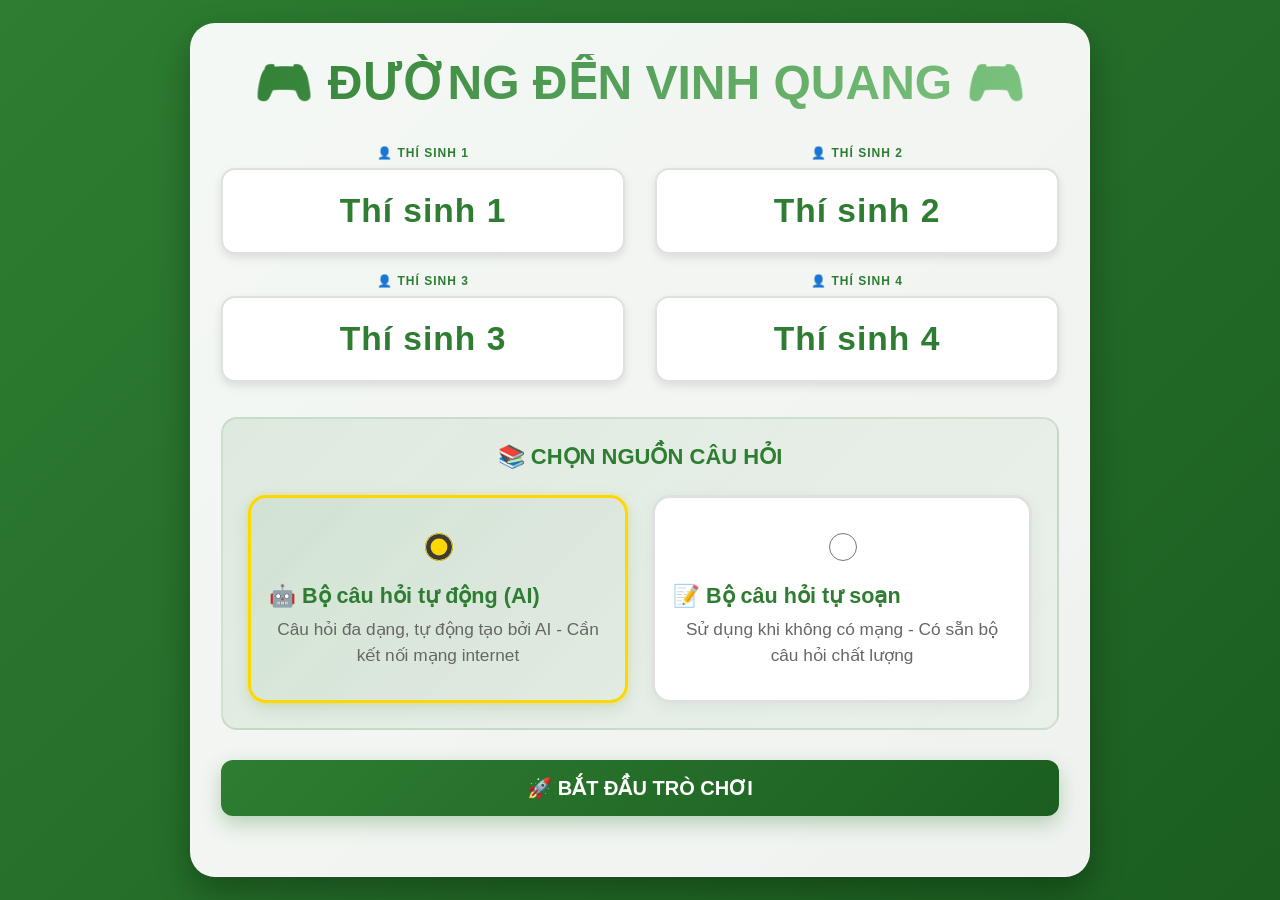
==== commit b1eab830: "sửa lỗi nhảy câu ra khơi" ====
--- a/index.html
+++ b/index.html
@@ -1145,7 +1145,7 @@
                         <div class="option-content">
                             <div class="option-title">📝 Bộ câu hỏi tự soạn</div>
                             <div class="option-description">
-                                Sử dụng khi không có mạng - Có sẵn 40 câu hỏi chất lượng
+                                Sử dụng khi không có mạng - Có sẵn bộ câu hỏi chất lượng
                             </div>
                         </div>
                     </label>
@@ -1629,14 +1629,13 @@
     
     // Nếu chọn AI nhưng chưa có API Key
     if (!aiApiKey) {
-        alert("⚠️ Bạn chọn 'Bộ câu hỏi tự động' nhưng chưa cấu hình API Key.\n\n📋 HƯỚNG DẪN:\n1. Vào https://makersuite.google.com/app/apikey\n2. Tạo API Key miễn phí\n3. Quay lại nhập key vào ô bên dưới");
-        
+        alert("⚠️ Bạn chọn 'Bộ câu hỏi tự động' nhưng chưa cấu hình API Key.\n\n📋 HƯỚNG DẪN:\n1. Vào https://console.groq.com/keys\n2. Đăng ký tài khoản Groq (miễn phí, không cần thẻ)\n3. Tạo API Key mới\n4. Quay lại nhập key vào ô bên dưới");
         // Hiển thị ô nhập key
-        const key = prompt("🔑 Nhập Google Gemini API Key (để trống nếu muốn dùng bộ tự soạn):", "");
+        const key = prompt("🔑 Nhập Groq API Key (để trống nếu muốn dùng bộ tự soạn):", "");
         if (key && key.trim() !== '') {
             aiApiKey = key.trim();
             // Lưu để lần sau không phải nhập lại
-            try { localStorage.setItem('gemini_api_key', aiApiKey); } catch (e) {}
+            try { localStorage.setItem('groq_api_key', aiApiKey); } catch (e) {}
             // Thử lại với key mới
             return initializeQuestions('ai');
         } else {
@@ -1657,7 +1656,7 @@
     
     try {
         // Tạo bộ câu hỏi từ AI
-        const aiQuestions = await generateAIGoogleGemini();
+        const aiQuestions = await generateAIGroqLlama3();
         
         if (aiQuestions && Object.keys(aiQuestions).length === 4) {
             window.allData = aiQuestions;
@@ -1705,11 +1704,11 @@
     const key = document.getElementById('api-key-input').value.trim();
     if (key) {
         aiApiKey = key;
-        localStorage.setItem('gemini_api_key', key);
-        alert('✅ Đã lưu API Key thành công!');
+        localStorage.setItem('groq_api_key', key);
+        alert('✅ Đã lưu Groq API Key thành công!');
         hideAPIKeyConfig();
     } else {
-        alert('⚠️ Vui lòng nhập API Key');
+        alert('⚠️ Vui lòng nhập Groq API Key');
     }
 }
 
@@ -1759,73 +1758,42 @@
     return null;
 }
 
-async function generateAIGoogleGemini() {
-    const prompt = `Hãy tạo 40 câu hỏi trắc nghiệm cho học sinh THPT (lớp 10,11,12) theo chương trình GDPT 2018.
-
-YÊU CẦU:
-1. Chia thành 4 bộ đề, mỗi bộ 10 câu
-2. Mỗi câu: câu hỏi + 4 đáp án + đáp án đúng
-3. Phạm vi kiến thức:
-   - Ngữ văn, Toán, Tiếng Anh
-   - Lịch sử, Địa lí, GDCD
-   - Vật lí, Hóa học, Sinh học
-   - GDTC, GDQPAN, Nghệ thuật
-   - Kiến thức tổng hợp
-
-4. Định dạng JSON:
-{
-  "1": [{"q": "Câu hỏi?", "a": "Đáp án đúng"}],
-  "2": [...],
-  "3": [...],
-  "4": [...]
-}
-
-5. Mỗi bộ đề phải đa dạng môn học
-6. Độ khó: trung bình
-
-QUAN TRỌNG: Chỉ trả về JSON thuần đúng định dạng, không kèm giải thích, không markdown, không \`\`\`.`;
-
+// Hàm gọi Groq API (Llama 3)
+async function generateAIGroqLlama3() {
+    const prompt = `Hãy tạo 40 câu hỏi trắc nghiệm cho học sinh THPT (lớp 10,11,12) theo chương trình GDPT 2018.\n\nYÊU CẦU:\n1. Chia thành 4 bộ đề, mỗi bộ 10 câu\n2. Mỗi câu: câu hỏi + 4 đáp án + đáp án đúng\n3. Phạm vi kiến thức:\n   - Ngữ văn, Toán, Tiếng Anh\n   - Lịch sử, Địa lí, GDCD\n   - Vật lí, Hóa học, Sinh học\n   - GDTC, GDQPAN, Nghệ thuật\n   - Kiến thức tổng hợp\n\n4. Định dạng JSON:\n{\n  "1": [{"q": "Câu hỏi?", "a": "Đáp án đúng"}],\n  "2": [...],\n  "3": [...],\n  "4": [...]\n}\n\n5. Mỗi bộ đề phải đa dạng môn học\n6. Độ khó: trung bình\n\nQUAN TRỌNG: Chỉ trả về JSON thuần đúng định dạng, không kèm giải thích, không markdown, không \`\`\`.`;
     try {
         if (!aiApiKey) throw new Error("Chưa có API Key");
-
-        // Dùng model hợp lệ cho API v1beta (xem danh sách tại https://ai.google.dev/api/models)
-        const response = await fetch(`https://generativelanguage.googleapis.com/v1beta/models/gemini-2.0-flash:generateContent?key=${encodeURIComponent(aiApiKey)}`, {
-            method: 'POST',
+        const response = await fetch("https://api.groq.com/openai/v1/chat/completions", {
+            method: "POST",
             headers: {
-                'Content-Type': 'application/json'
+                "Content-Type": "application/json",
+                "Authorization": `Bearer ${aiApiKey}`
             },
             body: JSON.stringify({
-                contents: [{
-                    parts: [{
-                        text: prompt
-                    }]
-                }],
-                generationConfig: {
-                    temperature: 0.7,
-                    maxOutputTokens: 4000
-                }
+                model: "llama3-8b-8192",
+                messages: [
+                    { role: "system", content: "Bạn là một trợ lý AI tạo bộ đề trắc nghiệm cho học sinh Việt Nam." },
+                    { role: "user", content: prompt }
+                ],
+                temperature: 0.7,
+                max_tokens: 4000
             })
         });
-
         const data = await response.json().catch(() => ({}));
-
         if (!response.ok) {
             const message = data?.error?.message || `HTTP ${response.status}`;
             throw new Error(message);
         }
-
-        const text = data?.candidates?.[0]?.content?.parts?.[0]?.text;
+        const text = data?.choices?.[0]?.message?.content;
         if (!text) {
-            throw new Error("Gemini không trả về nội dung hợp lệ (thiếu candidates/content).");
-        }
-        
+            throw new Error("Groq không trả về nội dung hợp lệ (thiếu choices/message/content).");
+        }
         // Trích xuất JSON từ kết quả
         const jsonStr = extractFirstJsonObject(text);
-        if (!jsonStr) throw new Error("Không trích xuất được JSON từ phản hồi của Gemini.");
+        if (!jsonStr) throw new Error("Không trích xuất được JSON từ phản hồi của Groq.");
         return JSON.parse(jsonStr);
-        
     } catch (error) {
-        console.error("Lỗi kết nối Gemini:", error);
+        console.error("Lỗi kết nối Groq:", error);
         throw error;
     }
 }
@@ -1837,7 +1805,12 @@
 
 // THÊM 2 DÒNG NÀY ↓
 let questionSource = 'ai'; // 'ai' hoặc 'manual'
-let aiApiKey = ''; // Bạn sẽ nhập key sau
+let aiApiKey = '';
+// Tải key từ localStorage nếu có
+(function() {
+    const savedKey = localStorage.getItem('groq_api_key');
+    if (savedKey) aiApiKey = savedKey;
+})();
         
         // BIẾN TOÀN CỤC CHO VÒNG VINH QUANG
         let vqCurrentPlayer = 0;
@@ -2187,22 +2160,27 @@
 
         // ==================== VÒNG 1: XUẤT PHÁT ====================
         function showXuatPhatMenu() { 
-            showS('screen-packs'); 
-            document.getElementById('turn-info').innerText = "Lượt thi của: " + players[curP].name;
-            
-            // QUAN TRỌNG: Hiện lại TẤT CẢ các nút bộ câu hỏi, rồi ẩn những bộ đã dùng
-            for(let i=1; i<=4; i++) {
-                let btn = document.getElementById('p-btn-'+i);
-                // Hiện tất cả
-                btn.classList.remove('hidden');
-                // Sau đó ẩn những bộ đã dùng
-                if (usedPacks.includes(i)) {
-                    btn.classList.add('hidden');
-                }
-            }
-        }
+    console.log(`=== SHOW XUAT PHAT MENU ===`);
+    console.log(`curP hiện tại: ${curP} - ${players[curP]?.name}`);
+    showS('screen-packs'); 
+    document.getElementById('turn-info').innerText = "Lượt thi của: " + players[curP].name;
+    
+    // QUAN TRỌNG: Hiện lại TẤT CẢ các nút bộ câu hỏi, rồi ẩn những bộ đã dùng
+    for(let i=1; i<=4; i++) {
+        let btn = document.getElementById('p-btn-'+i);
+        // Hiện tất cả
+        btn.classList.remove('hidden');
+        // Sau đó ẩn những bộ đã dùng
+        if (usedPacks.includes(i)) {
+            btn.classList.add('hidden');
+        }
+    }
+}
 
         function startQuiz(n) { 
+            console.log(`=== START QUIZ CALLED ===`);
+            console.log(`Bộ đề: ${n}, curP hiện tại: ${curP} - ${players[curP]?.name}`);
+            
             // Thêm bộ đề này vào danh sách đã dùng
             if (!usedPacks.includes(n)) {
                 usedPacks.push(n);
@@ -2237,7 +2215,11 @@
 
         function answer(isC) { 
             document.getElementById('a-text-xp').innerText = "ĐÁP ÁN: " + pack[curQ].a;
-            if(isC) upS(curP, 10); 
+            if(isC) {
+                // Đảm bảo cộng điểm cho người chơi hiện tại
+                console.log(`Cộng điểm cho thí sinh ${curP}: ${players[curP].name}`);
+                upS(curP, 10); 
+            }
             setTimeout(() => { 
                 curQ++; 
                 loadQ(); 
@@ -2282,11 +2264,16 @@
        function endT() { 
     clearInterval(timer); 
     
-    // XÓA ALERT NÀY - KHÔNG HIỆN THÔNG BÁO
+    console.log(`=== ENDT CALLED ===`);
+    console.log(`curP trước khi tăng: ${curP} - ${players[curP]?.name}`);
+    
+    // XÓA ALERT NÀY - KHÔNG HIỂN THỊ THÔNG BÁO
     // alert("Hết lượt của " + players[curP].name); 
     
     // CHUYỂN SANG THÍ SINH TIẾP THEO
     curP++;
+    
+    console.log(`curP sau khi tăng: ${curP} - ${players[curP]?.name}`);
     
     // Nếu đã thi hết 4 thí sinh
     if (curP >= 4) {
@@ -2294,10 +2281,12 @@
         // alert("Vòng XUẤT PHÁT đã kết thúc!");
         showS('screen-menu');
         curP = 0; // Reset về đầu cho lần chơi sau
+        console.log(`Reset curP về 0 vì hết 4 thí sinh`);
         return;
     }
     
     // Hiển thị màn hình chọn bộ đề cho thí sinh tiếp theo
+    console.log(`Hiển thị màn hình chọn bộ đề cho thí sinh ${curP}: ${players[curP]?.name}`);
     showXuatPhatMenu();
 }
 
@@ -2543,15 +2532,14 @@
                     lastPlayedSecondVS = t;
                 }
                 
-                if(t <= 0) {
+                if (t <= 0) {
                     clearInterval(timer);
                     if (isSocketConnected) endRoundForPlayers();
                     
                     // PHÁT ÂM HẾT GIỜ
                     playTimeUpSound();
                     
-                    // TỰ ĐỘNG HIỂN THỊ ĐÁP ÁN KHI HẾT GIỜ
-                    showResultVS();
+                    showAnswerVQ();
                 }
             }, 1000);
         }
@@ -3433,7 +3421,7 @@
 
 // ==================== TRANG KẾT QUẢ CUỐI CÙNG ====================
     
-    // HÀM HIỆN TRANG KẾT QUẢ
+    // HÀM HIỂN THỊ TRANG KẾT QUẢ
     function showKetQua() {
         console.log("Hiển thị trang kết quả...");
         
@@ -3835,13 +3823,11 @@
     <div style="background: white; padding: 25px; border-radius: 15px; width: 90%; max-width: 500px;">
         <h3 style="color: var(--la-sen); margin-top: 0;">🔑 Cấu hình Google Gemini API</h3>
         <p style="color: #666; font-size: 14px;">
-            1. Truy cập: <a href="https://makersuite.google.com/app/apikey" target="_blank">makersuite.google.com/app/apikey</a><br>
-            2. Đăng nhập bằng Google<br>
-            3. Tạo API Key mới (miễn phí)<br>
-            4. Copy và dán vào đây
+            1. Truy cập: <a href="https://console.groq.com/keys" target="_blank">console.groq.com/keys</a><br>
+            2. Đăng ký tài khoản Groq (miễn phí, không cần thẻ)\n3. Tạo API Key mới\n4. Quay lại nhập key vào ô bên dưới
         </p>
-        <input type="password" id="api-key-input" placeholder="Nhập Google Gemini API Key..." 
-               style="width: 100%; padding: 12px; margin: 15px 0; border: 2px solid #ddd; border-radius: 8px; font-size: 16px;">
+         <input type="password" id="api-key-input" placeholder="Nhập Groq API Key..." 
+             style="width: 100%; padding: 12px; margin: 15px 0; border: 2px solid #ddd; border-radius: 8px; font-size: 16px;">
         <div style="display: flex; gap: 10px; justify-content: flex-end;">
             <button onclick="hideAPIKeyConfig()" style="padding: 10px 20px; background: #ccc; border: none; border-radius: 8px; cursor: pointer;">Hủy</button>
             <button onclick="saveAPIKey()" style="padding: 10px 20px; background: var(--la-sen); color: white; border: none; border-radius: 8px; cursor: pointer;">Lưu Key</button>
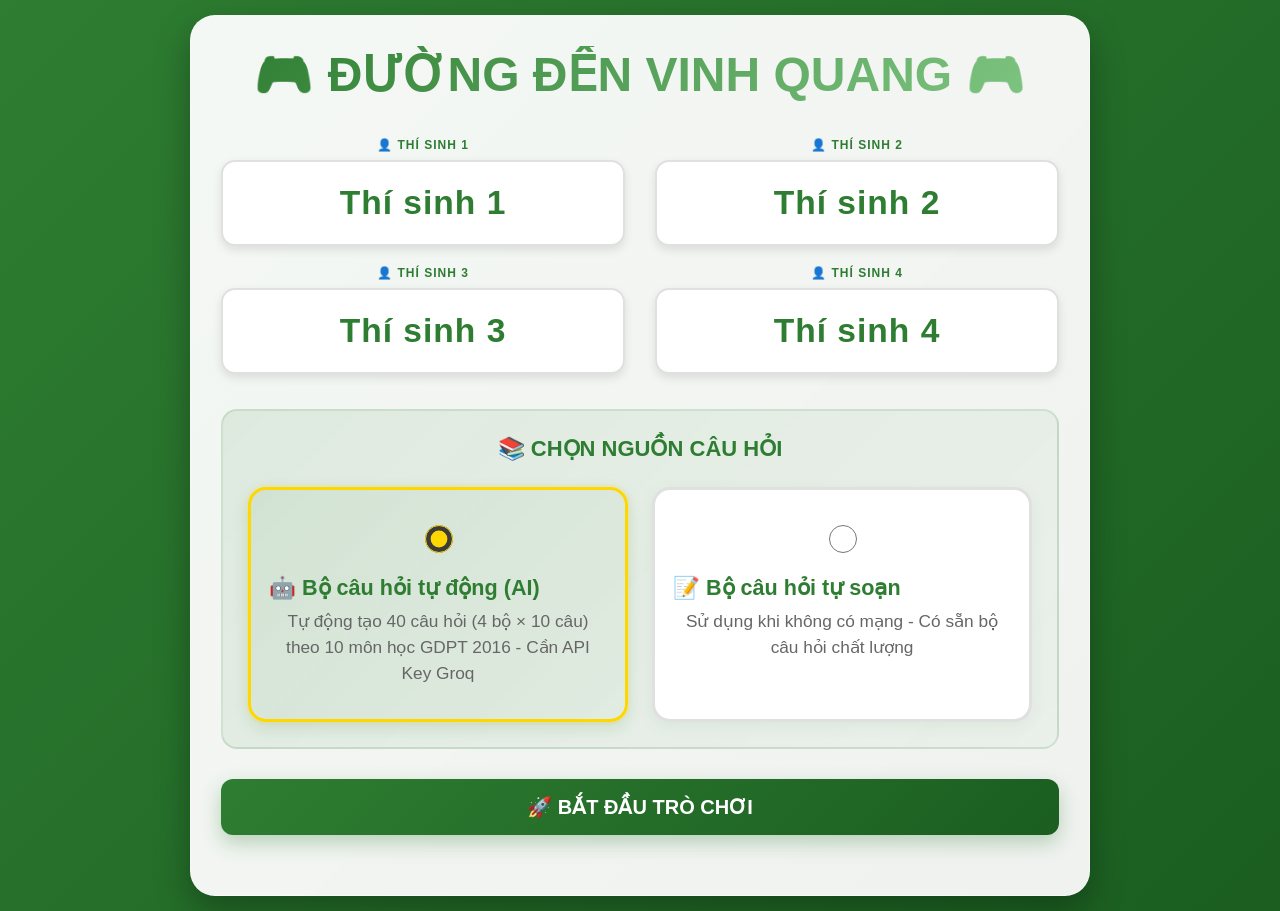
==== commit 9d042228: "sử dụng groq thành công" ====
--- a/index.html
+++ b/index.html
@@ -93,7 +93,7 @@
             font-weight: bold; 
             color: var(--la-sen); 
             border-bottom: 1px solid #eee;
-            font-size: clamp(11px, 2vw, 14px);
+            font-size: clamp(14px, 3vw, 18px);
             margin: 4px 0;
             padding: 4px 0;
             overflow: hidden;
@@ -101,7 +101,7 @@
             white-space: nowrap;
         }
         .p-score { 
-            font-size: clamp(16px, 3vw, 24px);
+            font-size: clamp(36px, 6vw, 48px);
             font-weight: bold; 
             color: var(--hong-sen);
             margin: 4px 0;
@@ -1134,7 +1134,7 @@
                         <div class="option-content">
                             <div class="option-title">🤖 Bộ câu hỏi tự động (AI)</div>
                             <div class="option-description">
-                                Câu hỏi đa dạng, tự động tạo bởi AI - Cần kết nối mạng internet
+                                Tự động tạo 40 câu hỏi (4 bộ × 10 câu) theo 10 môn học GDPT 2016 - Cần API Key Groq
                             </div>
                         </div>
                     </label>
@@ -1151,9 +1151,40 @@
                     </label>
                 </div>
                 
-                <!-- THÔNG BÁO TRẠNG THÁI -->
-                <div id="ai-status" class="ai-status">
-                    <small>🔌 Đang chuẩn bị...</small>
+                <!-- BẢNG TRẠNG THÁI API VÀ CÂU HỎI -->
+                <div id="ai-status" class="ai-status" style="display: none;">
+                    <div style="background: rgba(255, 255, 255, 0.95); border-radius: 12px; padding: 20px; border: 2px solid var(--la-sen); box-shadow: 0 8px 20px rgba(0,0,0,0.1);">
+                        <h4 style="color: var(--la-sen); margin: 0 0 15px 0; text-align: center; font-size: 18px;">📊 TRẠNG THÁI HỆ THỐNG</h4>
+                        
+                        <div style="display: grid; grid-template-columns: 1fr 1fr; gap: 15px; margin-bottom: 15px;">
+                            <!-- Trạng thái API -->
+                            <div style="background: #f5f5f5; padding: 12px; border-radius: 8px; border: 1px solid #ddd;">
+                                <div style="font-weight: bold; color: var(--la-sen); margin-bottom: 5px; font-size: 14px;">🔑 Trạng thái API</div>
+                                <div id="api-status" style="color: #666; font-size: 13px;">Chưa kiểm tra</div>
+                            </div>
+                            
+                            <!-- Trạng thái câu hỏi -->
+                            <div style="background: #f5f5f5; padding: 12px; border-radius: 8px; border: 1px solid #ddd;">
+                                <div style="font-weight: bold; color: var(--la-sen); margin-bottom: 5px; font-size: 14px;">📝 Câu hỏi tự động</div>
+                                <div id="questions-status" style="color: #666; font-size: 13px;">Chưa tạo</div>
+                            </div>
+                        </div>
+                        
+                        <!-- Thông tin chi tiết -->
+                        <div id="detailed-info" style="background: #f9f9f9; padding: 12px; border-radius: 8px; border: 1px solid #e0e0e0; margin-top: 10px;">
+                            <div style="font-weight: bold; color: var(--hong-sen); margin-bottom: 8px; font-size: 14px;">📋 Thông tin chi tiết</div>
+                            <div id="info-details" style="color: #555; font-size: 12px; line-height: 1.4;">
+                                Chưa có thông tin...
+                            </div>
+                        </div>
+                        
+                        <!-- Nút kiểm tra API -->
+                        <div style="text-align: center; margin-top: 15px;">
+                            <button onclick="checkAPIStatus()" style="background: var(--la-sen); color: white; border: none; padding: 8px 16px; border-radius: 6px; cursor: pointer; font-size: 12px; font-weight: bold;">
+                                🔍 KIỂM TRA API
+                            </button>
+                        </div>
+                    </div>
                 </div>
             </div>
 
@@ -1620,16 +1651,32 @@
 async function initializeQuestions(source) {
     console.log("📚 Nguồn câu hỏi:", source);
     
+    // Hiển thị bảng trạng thái
+    const statusDiv = document.getElementById('ai-status');
+    if (statusDiv) {
+        statusDiv.style.display = 'block';
+    }
+    
     if (source === 'manual') {
         // Dùng bộ câu hỏi tự soạn
         window.allData = backupQuestions;
         console.log("✅ Đã dùng bộ câu hỏi tự soạn (40 câu)");
+        
+        // Cập nhật bảng trạng thái
+        const apiStatusEl = document.getElementById('api-status');
+        const questionsStatusEl = document.getElementById('questions-status');
+        const infoDetailsEl = document.getElementById('info-details');
+        
+        if (apiStatusEl) apiStatusEl.innerHTML = '<span style="color: #f39c12;">🔄 Không cần API</span>';
+        if (questionsStatusEl) questionsStatusEl.innerHTML = '<span style="color: #27ae60;">✅ Đã có 40 câu hỏi</span>';
+        if (infoDetailsEl) infoDetailsEl.innerHTML = '📝 Đang sử dụng bộ câu hỏi tự soạn<br>📚 4 bộ đề × 10 câu hỏi<br>🎯 Môn học đa dạng theo GDPT 2016';
+        
         return Promise.resolve();
     }
     
     // Nếu chọn AI nhưng chưa có API Key
     if (!aiApiKey) {
-        alert("⚠️ Bạn chọn 'Bộ câu hỏi tự động' nhưng chưa cấu hình API Key.\n\n📋 HƯỚNG DẪN:\n1. Vào https://console.groq.com/keys\n2. Đăng ký tài khoản Groq (miễn phí, không cần thẻ)\n3. Tạo API Key mới\n4. Quay lại nhập key vào ô bên dưới");
+        alert("⚠️ Bạn chọn 'Bộ câu hỏi tự động' nhưng chưa cấu hình API Key.\n\n📋 HƯỚNG DẪN:\n1. Vào https://console.groq.com/keys\n2. Đăng ký tài khoản Groq (miễn phí, không cần thẻ)\n3. Tạo API Key mới\n4. Quay lại nhập key vào ô bên dưới\n\n🎯 Hệ thống sẽ tạo 40 câu hỏi (4 bộ đề × 10 câu) theo 10 môn học GDPT 2016");
         // Hiển thị ô nhập key
         const key = prompt("🔑 Nhập Groq API Key (để trống nếu muốn dùng bộ tự soạn):", "");
         if (key && key.trim() !== '') {
@@ -1649,10 +1696,13 @@
     }
     
     // Hiển thị đang xử lý
-    const statusDiv = document.getElementById('ai-status');
-    if (statusDiv) {
-        statusDiv.innerHTML = '<small style="color: var(--vang-nhuy);">🔄 Đang tạo câu hỏi từ AI... (có thể mất 10-20 giây)</small>';
-    }
+    const apiStatusEl = document.getElementById('api-status');
+    const questionsStatusEl = document.getElementById('questions-status');
+    const infoDetailsEl = document.getElementById('info-details');
+    
+    if (apiStatusEl) apiStatusEl.innerHTML = '<span style="color: #f39c12;">🔄 Đang tạo câu hỏi...</span>';
+    if (questionsStatusEl) questionsStatusEl.innerHTML = '<span style="color: #f39c12;">⏳ Đang xử lý...</span>';
+    if (infoDetailsEl) infoDetailsEl.innerHTML = '🤖 AI đang tạo 40 câu hỏi theo 10 môn học GDPT 2016...<br>⏱️ Thời gian dự kiến: 10-20 giây';
     
     try {
         // Tạo bộ câu hỏi từ AI
@@ -1665,8 +1715,34 @@
             if (aiRadio) aiRadio.checked = true;
             console.log("✅ Đã tạo 40 câu hỏi từ AI");
             
-            if (statusDiv) {
-                statusDiv.innerHTML = '<small style="color: #4CAF50;">✅ Đã tạo 40 câu hỏi từ AI thành công!</small>';
+            // Cập nhật trạng thái thành công
+            if (apiStatusEl) apiStatusEl.innerHTML = '<span style="color: #27ae60;">✅ AI thành công</span>';
+            if (questionsStatusEl) questionsStatusEl.innerHTML = '<span style="color: #27ae60;">✅ Đã tạo 40 câu hỏi</span>';
+            if (infoDetailsEl) {
+                let totalQuestions = 0;
+                let subjectCount = {};
+                
+                for (let pack in aiQuestions) {
+                    totalQuestions += aiQuestions[pack].length;
+                    aiQuestions[pack].forEach(q => {
+                        // Đếm số môn học (giả định từ nội dung câu hỏi)
+                        const subjects = ['Toán', 'Vật lí', 'Hóa học', 'Sinh học', 'Ngữ văn', 'Lịch sử', 'Địa lí', 'GDCD', 'Tiếng Anh', 'Tin học'];
+                        subjects.forEach(subject => {
+                            if (q.q.includes(subject)) {
+                                subjectCount[subject] = (subjectCount[subject] || 0) + 1;
+                            }
+                        });
+                    });
+                }
+                
+                const subjectList = Object.entries(subjectCount).map(([subject, count]) => `${subject}: ${count}`).join(', ');
+                
+                infoDetailsEl.innerHTML = `✅ Tạo câu hỏi AI thành công!<br>
+                    📊 Tổng số: ${totalQuestions} câu<br>
+                    📚 Số bộ đề: 4 bộ<br>
+                    🎯 Môn học: ${subjectList}<br>
+                    🤖 Model: llama-3.1-8b-instant<br>
+                    ⭐ Độ khó: Trung bình`;
             }
         } else {
             throw new Error("AI không tạo đủ câu hỏi");
@@ -1680,13 +1756,10 @@
         questionSource = 'manual';
         document.getElementById('source-manual').checked = true;
         
-        if (statusDiv) {
-            statusDiv.innerHTML = `<small style="color: var(--hong-sen);">⚠️ Lỗi kết nối AI. Đã dùng bộ tự soạn.</small>`;
-        }
-        
-        setTimeout(() => {
-            if (statusDiv) statusDiv.style.display = 'none';
-        }, 3000);
+        // Cập nhật trạng thái lỗi
+        if (apiStatusEl) apiStatusEl.innerHTML = '<span style="color: #e74c3c;"> Lỗi AI</span>';
+        if (questionsStatusEl) questionsStatusEl.innerHTML = '<span style="color: #e74c3c;"> Dùng bộ dự phòng</span>';
+        if (infoDetailsEl) infoDetailsEl.innerHTML = ` Lỗi tạo câu hỏi AI: ${error.message}<br> Đã chuyển sang bộ câu hỏi tự soạn<br> 40 câu hỏi có sẵn<br> Đảm bảo game hoạt động bình thường`;
     }
 }
 
@@ -1707,26 +1780,91 @@
         localStorage.setItem('groq_api_key', key);
         alert('✅ Đã lưu Groq API Key thành công!');
         hideAPIKeyConfig();
+        // Kiểm tra lại trạng thái API sau khi lưu
+        setTimeout(() => checkAPIStatus(), 500);
     } else {
         alert('⚠️ Vui lòng nhập Groq API Key');
     }
 }
 
-// 3. Hàm gọi Google Gemini AI
+// ==================== HÀM KIỂM TRA TRẠNG THÁI API ====================
+async function checkAPIStatus() {
+    const apiStatusEl = document.getElementById('api-status');
+    const questionsStatusEl = document.getElementById('questions-status');
+    const infoDetailsEl = document.getElementById('info-details');
+    
+    // Hiển thị trạng thái đang kiểm tra
+    apiStatusEl.innerHTML = '<span style="color: #f39c12;">🔄 Đang kiểm tra...</span>';
+    questionsStatusEl.innerHTML = '<span style="color: #f39c12;">Chờ kiểm tra API</span>';
+    infoDetailsEl.innerHTML = 'Đang xác thực API Key...';
+    
+    if (!aiApiKey || aiApiKey.trim() === '') {
+        apiStatusEl.innerHTML = '<span style="color: #e74c3c;">❌ Chưa có API Key</span>';
+        questionsStatusEl.innerHTML = '<span style="color: #e74c3c;">Cần API Key</span>';
+        infoDetailsEl.innerHTML = 'Vui lòng nhập Groq API Key để sử dụng câu hỏi tự động.<br>Hướng dẫn: Vào https://console.groq.com/keys để tạo API Key.';
+        return;
+    }
+    
+    try {
+        // Test kết nối API với một yêu cầu đơn giản
+        const testResponse = await fetch("https://api.groq.com/openai/v1/chat/completions", {
+            method: "POST",
+            headers: {
+                "Content-Type": "application/json",
+                "Authorization": `Bearer ${aiApiKey}`
+            },
+            body: JSON.stringify({
+                model: "llama-3.1-8b-instant",
+                messages: [
+                    { role: "user", content: "Test" }
+                ],
+                max_tokens: 10
+            })
+        });
+        
+        if (testResponse.ok) {
+            apiStatusEl.innerHTML = '<span style="color: #27ae60;">✅ API hợp lệ</span>';
+            questionsStatusEl.innerHTML = '<span style="color: #27ae60;">Sẵn sàng tạo câu hỏi</span>';
+            infoDetailsEl.innerHTML = `✅ API Key hợp lệ<br>🔑 Key: ${aiApiKey.substring(0, 10)}...<br>🤖 Model: llama-3.1-8b-instant<br>📝 Có thể tạo 40 câu hỏi tự động`;
+        } else {
+            const errorData = await testResponse.json().catch(() => ({}));
+            const errorMsg = errorData?.error?.message || 'Lỗi không xác định';
+            apiStatusEl.innerHTML = '<span style="color: #e74c3c;">❌ API không hợp lệ</span>';
+            questionsStatusEl.innerHTML = '<span style="color: #e74c3c;">Không thể tạo câu hỏi</span>';
+            infoDetailsEl.innerHTML = `❌ Lỗi API: ${errorMsg}<br>Vui lòng kiểm tra lại API Key hoặc tạo key mới.`;
+        }
+    } catch (error) {
+        apiStatusEl.innerHTML = '<span style="color: #e74c3c;">❌ Lỗi kết nối</span>';
+        questionsStatusEl.innerHTML = '<span style="color: #e74c3c;">Không thể tạo câu hỏi</span>';
+        infoDetailsEl.innerHTML = `❌ Lỗi kết nối: ${error.message}<br>Vui lòng kiểm tra kết nối mạng hoặc API Key.`;
+    }
+}
+
+// 3. Hàm trích xuất JSON an toàn hơn
 function extractFirstJsonObject(text) {
     if (!text) return null;
 
-    // Ưu tiên block ```json ... ```
+    console.log("🔍 Bắt đầu trích xuất JSON từ text:", text);
+
+    // Phương pháp 1: Tìm ```json ... ```
     const fenced = text.match(/```(?:json)?\s*([\s\S]*?)```/i);
-    if (fenced && fenced[1]) return fenced[1].trim();
-
-    // Nếu không có fenced block, tìm object JSON đầu tiên bằng cách cân bằng dấu {}
+    if (fenced && fenced[1]) {
+        const result = fenced[1].trim();
+        console.log("✅ Trích xuất JSON từ fenced block:", result);
+        return result;
+    }
+
+    // Phương pháp 2: Tìm object JSON đầu tiên bằng cách cân bằng dấu {}
     const start = text.indexOf('{');
-    if (start === -1) return null;
+    if (start === -1) {
+        console.log("❌ Không tìm thấy dấu { bắt đầu");
+        return null;
+    }
 
     let depth = 0;
     let inString = false;
     let escape = false;
+    let braceCount = 0;
 
     for (let i = start; i < text.length; i++) {
         const ch = text[i];
@@ -1747,20 +1885,108 @@
             continue;
         }
 
-        if (ch === '{') depth++;
-        if (ch === '}') depth--;
-
-        if (depth === 0) {
-            return text.slice(start, i + 1).trim();
-        }
-    }
-
+        if (ch === '{') {
+            depth++;
+            braceCount++;
+        }
+        if (ch === '}') {
+            depth--;
+            braceCount--;
+        }
+
+        // Khi depth về 0, ta có object hoàn chỉnh
+        if (depth === 0 && braceCount === 0) {
+            const result = text.slice(start, i + 1).trim();
+            console.log("✅ Trích xuất JSON từ object:", result);
+            
+            // Thử validate JSON trước khi trả về
+            try {
+                JSON.parse(result);
+                console.log("✅ JSON hợp lệ");
+                return result;
+            } catch (e) {
+                console.log("❌ JSON không hợp lệ, thử phương pháp khác");
+                
+                // Phương pháp 3: Tìm tất cả các dấu { và } và thử ghép
+                const openBraces = [];
+                const closeBraces = [];
+                
+                for (let j = 0; j < text.length; j++) {
+                    if (text[j] === '{') openBraces.push(j);
+                    if (text[j] === '}') closeBraces.push(j);
+                }
+                
+                if (openBraces.length > 0 && closeBraces.length > 0) {
+                    const firstOpen = openBraces[0];
+                    const matchingClose = closeBraces.find(close => close > firstOpen);
+                    if (matchingClose) {
+                        const fallbackResult = text.slice(firstOpen, matchingClose + 1).trim();
+                        console.log("✅ Trích xuất JSON từ phương pháp dự phòng:", fallbackResult);
+                        try {
+                            JSON.parse(fallbackResult);
+                            console.log("✅ JSON dự phòng hợp lệ");
+                            return fallbackResult;
+                        } catch (e2) {
+                            console.log("❌ JSON dự phòng cũng không hợp lệ");
+                        }
+                    }
+                }
+            }
+        }
+    }
+
+    console.log("❌ Không thể trích xuất JSON");
     return null;
 }
 
-// Hàm gọi Groq API (Llama 3)
+// Hàm gọi Groq API (Llama 3) - TẠO CÂU HỎI VÒNG KHỞI ĐỘNG
 async function generateAIGroqLlama3() {
-    const prompt = `Hãy tạo 40 câu hỏi trắc nghiệm cho học sinh THPT (lớp 10,11,12) theo chương trình GDPT 2018.\n\nYÊU CẦU:\n1. Chia thành 4 bộ đề, mỗi bộ 10 câu\n2. Mỗi câu: câu hỏi + 4 đáp án + đáp án đúng\n3. Phạm vi kiến thức:\n   - Ngữ văn, Toán, Tiếng Anh\n   - Lịch sử, Địa lí, GDCD\n   - Vật lí, Hóa học, Sinh học\n   - GDTC, GDQPAN, Nghệ thuật\n   - Kiến thức tổng hợp\n\n4. Định dạng JSON:\n{\n  "1": [{"q": "Câu hỏi?", "a": "Đáp án đúng"}],\n  "2": [...],\n  "3": [...],\n  "4": [...]\n}\n\n5. Mỗi bộ đề phải đa dạng môn học\n6. Độ khó: trung bình\n\nQUAN TRỌNG: Chỉ trả về JSON thuần đúng định dạng, không kèm giải thích, không markdown, không \`\`\`.`;
+    const prompt = `Hãy tạo 40 câu hỏi trắc nghiệm cho vòng khởi động gameshow "Đường Đến Vinh Quang" theo chương trình giáo dục phổ thông 2016.
+
+YÊU CẦU QUAN TRỌNG:
+1. Chia thành 4 bộ đề, mỗi bộ đúng 10 câu hỏi
+2. Mỗi câu hỏi thuộc 1 môn học khác nhau (10 môn học/bộ đề):
+   - Toán học
+   - Vật lí
+   - Hóa học  
+   - Sinh học
+   - Ngữ văn
+   - Lịch sử
+   - Địa lí
+   - Giáo dục công dân
+   - Tiếng Anh
+   - Tin học
+
+3. QUAN TRỌNG - CẤU TRÚC MỖI CÂU:
+   - "q": Câu hỏi rõ ràng, súc tích
+   - "a": ĐÁP ÁN LÀ CÂU TRẢ LỜI ĐÚNG, không lặp lại câu hỏi
+   - Ví dụ SAI: {"q": "Viết lại câu sau theo đúng từ ngữ: sự tương tác giữa con người và môi trường", "a": "sự tương tác giữa con người và môi trường"}
+   - Ví dụ ĐÚNG: {"q": "Viết lại câu sau theo đúng từ ngữ: sự tương tác giữa con người và môi trường", "a": "quan hệ giữa con người và môi trường"}
+
+4. Định dạng JSON chính xác:
+{
+  "1": [
+    {"q": "Câu hỏi Toán học?", "a": "Đáp án đúng là câu trả lời"},
+    {"q": "Câu hỏi Vật lí?", "a": "Đáp án đúng là câu trả lời"},
+    {"q": "Câu hỏi Hóa học?", "a": "Đáp án đúng là câu trả lời"},
+    {"q": "Câu hỏi Sinh học?", "a": "Đáp án đúng là câu trả lời"},
+    {"q": "Câu hỏi Ngữ văn?", "a": "Đáp án đúng là câu trả lời"},
+    {"q": "Câu hỏi Lịch sử?", "a": "Đáp án đúng là câu trả lời"},
+    {"q": "Câu hỏi Địa lí?", "a": "Đáp án đúng là câu trả lời"},
+    {"q": "Câu hỏi GDCD?", "a": "Đáp án đúng là câu trả lời"},
+    {"q": "Câu hỏi Tiếng Anh?", "a": "Đáp án đúng là câu trả lời"},
+    {"q": "Câu hỏi Tin học?", "a": "Đáp án đúng là câu trả lời"}
+  ],
+  "2": [...],
+  "3": [...],
+  "4": [...]
+}
+
+5. Độ khó: vừa phải, kiến thức cơ bản
+6. Đáp án phải ngắn gọn, chính xác, không lặp lại câu hỏi
+
+QUAN TRỌNG: Chỉ trả về JSON thuần, không markdown, không giải thích, không ký tự đặc biệt.`;
+
     try {
         if (!aiApiKey) throw new Error("Chưa có API Key");
         const response = await fetch("https://api.groq.com/openai/v1/chat/completions", {
@@ -1770,9 +1996,9 @@
                 "Authorization": `Bearer ${aiApiKey}`
             },
             body: JSON.stringify({
-                model: "llama3-8b-8192",
+                model: "llama-3.1-8b-instant",
                 messages: [
-                    { role: "system", content: "Bạn là một trợ lý AI tạo bộ đề trắc nghiệm cho học sinh Việt Nam." },
+                    { role: "system", content: "Bạn là chuyên gia biên soạn câu hỏi trắc nghiệm cho học sinh THPT Việt Nam theo chương trình GDPT 2016." },
                     { role: "user", content: prompt }
                 ],
                 temperature: 0.7,
@@ -1788,10 +2014,27 @@
         if (!text) {
             throw new Error("Groq không trả về nội dung hợp lệ (thiếu choices/message/content).");
         }
+        
+        console.log("📝 Phản hồi từ Groq:", text);
+        
         // Trích xuất JSON từ kết quả
         const jsonStr = extractFirstJsonObject(text);
-        if (!jsonStr) throw new Error("Không trích xuất được JSON từ phản hồi của Groq.");
-        return JSON.parse(jsonStr);
+        if (!jsonStr) {
+            console.error("❌ Không trích xuất được JSON từ phản hồi:", text);
+            throw new Error("Không trích xuất được JSON từ phản hồi của Groq.");
+        }
+        
+        console.log("📄 JSON đã trích xuất:", jsonStr);
+        
+        try {
+            const parsed = JSON.parse(jsonStr);
+            console.log("✅ JSON parse thành công:", parsed);
+            return parsed;
+        } catch (parseError) {
+            console.error("❌ Lỗi parse JSON:", parseError);
+            console.error("❌ Nội dung JSON gây lỗi:", jsonStr);
+            throw new Error(`JSON không hợp lệ: ${parseError.message}`);
+        }
     } catch (error) {
         console.error("Lỗi kết nối Groq:", error);
         throw error;
@@ -1912,18 +2155,19 @@
         aiApiKey = savedKey;
     }
     
-    // 5. Khởi tạo câu hỏi và bắt đầu game
+    // 5. Khởi tạo câu hỏi và kiểm tra trạng thái API
     setTimeout(() => {
         initializeQuestions(questionSource).then(() => {
             renderTopBar(); 
             showWelcomeScreen();
             document.getElementById('topBar').classList.remove('hidden');
             
-            if (statusDiv) {
-                setTimeout(() => {
-                    statusDiv.style.display = 'none';
-                }, 1500);
-            }
+            // Tự động kiểm tra trạng thái API sau khi khởi tạo xong
+            setTimeout(() => {
+                if (questionSource === 'ai') {
+                    checkAPIStatus();
+                }
+            }, 1000);
         }).catch(error => {
             console.error("Lỗi khởi tạo câu hỏi:", error);
             // Dùng bộ backup nếu có lỗi
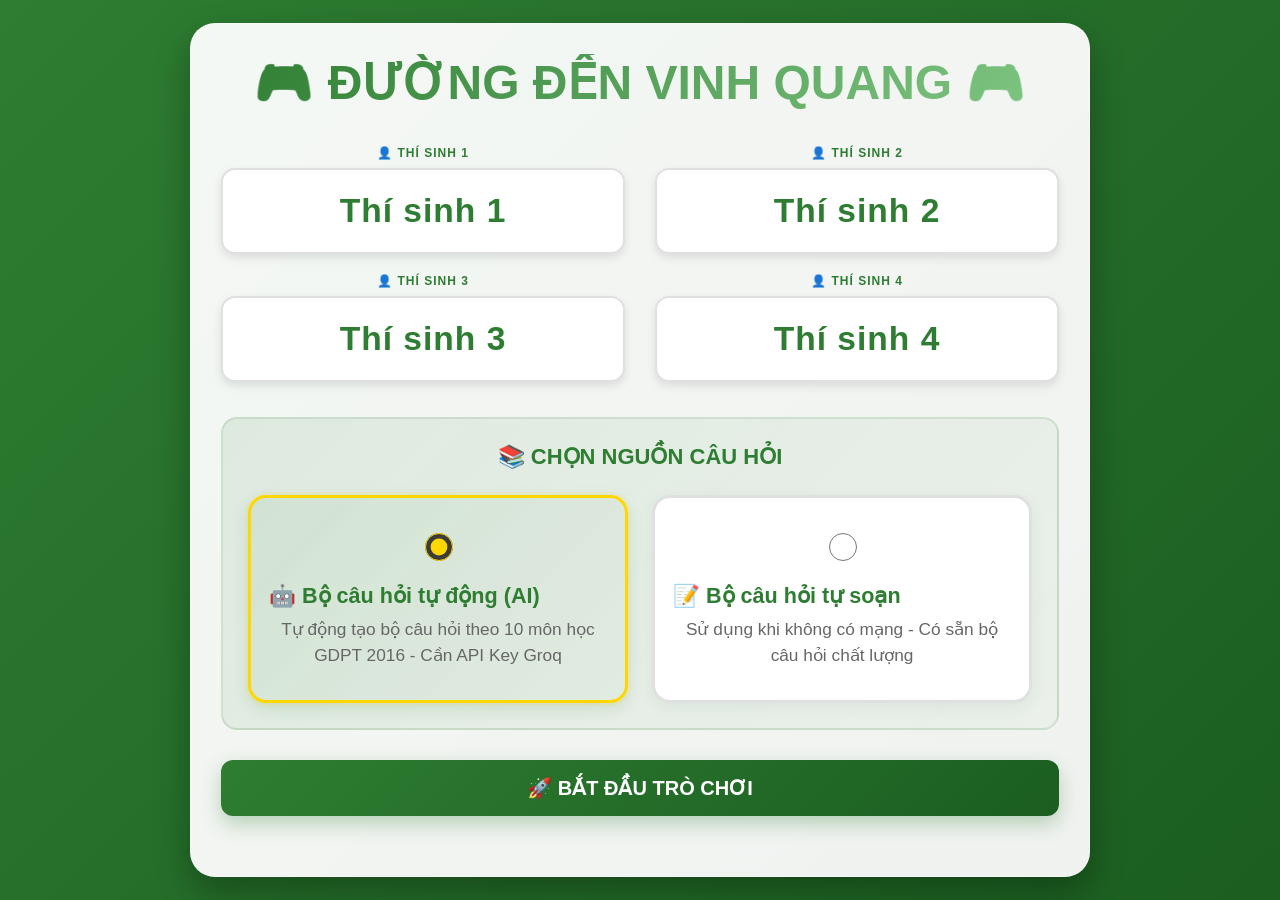
==== commit f37afb5d: "sửa cấu hình groq" ====
--- a/index.html
+++ b/index.html
@@ -1134,7 +1134,7 @@
                         <div class="option-content">
                             <div class="option-title">🤖 Bộ câu hỏi tự động (AI)</div>
                             <div class="option-description">
-                                Tự động tạo 40 câu hỏi (4 bộ × 10 câu) theo 10 môn học GDPT 2016 - Cần API Key Groq
+                                Tự động tạo bộ câu hỏi theo 10 môn học GDPT 2016 - Cần API Key Groq
                             </div>
                         </div>
                     </label>
@@ -1676,21 +1676,27 @@
     
     // Nếu chọn AI nhưng chưa có API Key
     if (!aiApiKey) {
-        alert("⚠️ Bạn chọn 'Bộ câu hỏi tự động' nhưng chưa cấu hình API Key.\n\n📋 HƯỚNG DẪN:\n1. Vào https://console.groq.com/keys\n2. Đăng ký tài khoản Groq (miễn phí, không cần thẻ)\n3. Tạo API Key mới\n4. Quay lại nhập key vào ô bên dưới\n\n🎯 Hệ thống sẽ tạo 40 câu hỏi (4 bộ đề × 10 câu) theo 10 môn học GDPT 2016");
-        // Hiển thị ô nhập key
-        const key = prompt("🔑 Nhập Groq API Key (để trống nếu muốn dùng bộ tự soạn):", "");
-        if (key && key.trim() !== '') {
-            aiApiKey = key.trim();
-            // Lưu để lần sau không phải nhập lại
-            try { localStorage.setItem('groq_api_key', aiApiKey); } catch (e) {}
-            // Thử lại với key mới
-            return initializeQuestions('ai');
+        const userChoice = confirm("⚠️ Bạn chọn 'Bộ câu hỏi tự động' nhưng chưa cấu hình API Key.\n\n📋 HƯỚNG DẪN:\n1. Vào https://console.groq.com/keys\n2. Đăng ký tài khoản Groq (miễn phí, không cần thẻ)\n3. Tạo API Key mới\n\n📝 Bạn có muốn nhập API Key ngay bây giờ?\n• OK: Mở ô nhập API Key\n• Cancel: Quay lại chọn bộ câu hỏi tự soạn");
+        
+        if (userChoice) {
+            // Mở popup nhập API Key
+            showAPIKeyConfig();
+            return Promise.resolve();
         } else {
-            // Chuyển sang dùng bộ tự soạn
+            // Reset về trạng thái ban đầu và quay về màn hình chính
             questionSource = 'manual';
             document.getElementById('source-manual').checked = true;
-            window.allData = backupQuestions;
-            console.log("🔄 Chuyển sang dùng bộ tự soạn");
+            showWelcomeScreen();
+            
+            // Cập nhật trạng thái
+            const apiStatusEl = document.getElementById('api-status');
+            const questionsStatusEl = document.getElementById('questions-status');
+            const infoDetailsEl = document.getElementById('info-details');
+            
+            if (apiStatusEl) apiStatusEl.innerHTML = '<span style="color: #e74c3c;">❌ Chưa có API Key</span>';
+            if (questionsStatusEl) questionsStatusEl.innerHTML = '<span style="color: #e74c3c;">Cần API Key</span>';
+            if (infoDetailsEl) infoDetailsEl.innerHTML = '⚠️ Cần cấu hình API Key để dùng câu hỏi AI<br>🔑 Vào https://console.groq.com/keys để tạo key mới<br>📝 Hoặc chọn "Bộ câu hỏi tự soạn" để dùng ngay';
+            
             return Promise.resolve();
         }
     }
@@ -1751,15 +1757,61 @@
     } catch (error) {
         console.error("❌ Lỗi AI:", error);
         
-        // Dùng bộ tự soạn làm backup
-        window.allData = backupQuestions;
-        questionSource = 'manual';
-        document.getElementById('source-manual').checked = true;
-        
-        // Cập nhật trạng thái lỗi
-        if (apiStatusEl) apiStatusEl.innerHTML = '<span style="color: #e74c3c;"> Lỗi AI</span>';
-        if (questionsStatusEl) questionsStatusEl.innerHTML = '<span style="color: #e74c3c;"> Dùng bộ dự phòng</span>';
-        if (infoDetailsEl) infoDetailsEl.innerHTML = ` Lỗi tạo câu hỏi AI: ${error.message}<br> Đã chuyển sang bộ câu hỏi tự soạn<br> 40 câu hỏi có sẵn<br> Đảm bảo game hoạt động bình thường`;
+        // Kiểm tra nếu là lỗi API key không hợp lệ
+        if (error.message.includes('401') || error.message.includes('Unauthorized') || 
+            error.message.includes('API key') || error.message.includes('authentication')) {
+            
+            // Xóa API key không hợp lệ
+            aiApiKey = '';
+            try { localStorage.removeItem('groq_api_key'); } catch (e) {}
+            
+            // Hiển thị thông báo lỗi rõ ràng
+            const userChoice = confirm(`❌ LỖI API KEY KHÔNG HỢP LỆ!\n\n🔍 Nguyên nhân: ${error.message}\n\n📋 Hướng dẫn khắc phục:\n1. Kiểm tra lại API key có đúng không\n2. Vào https://console.groq.com/keys để tạo key mới\n3. Đảm bảo key còn hiệu lực\n\n📝 Bạn có muốn nhập API Key mới ngay bây giờ?\n• OK: Mở ô nhập API Key mới\n• Cancel: Quay lại màn hình chính`);
+            
+            if (userChoice) {
+                // Mở popup nhập API Key mới
+                showAPIKeyConfig();
+                return;
+            }
+            
+            // Reset về trạng thái ban đầu
+            questionSource = 'manual';
+            document.getElementById('source-manual').checked = true;
+            
+            // Cập nhật trạng thái lỗi
+            if (apiStatusEl) apiStatusEl.innerHTML = '<span style="color: #e74c3c;">❌ API Key lỗi</span>';
+            if (questionsStatusEl) questionsStatusEl.innerHTML = '<span style="color: #e74c3c;">Cần cấu hình lại</span>';
+            if (infoDetailsEl) infoDetailsEl.innerHTML = '❌ API Key không hợp lệ<br>Vui lòng kiểm tra và cấu hình lại API Key<br>🔑 Vào https://console.groq.com/keys để tạo key mới';
+            
+            // Quay về màn hình chính
+            showWelcomeScreen();
+            
+        } else {
+            // Lỗi khác - hiển thị thông báo và hỏi người dùng
+            const userChoice = confirm(`❌ LỖI TẠO CÂU HỎI AI!\n\n🔍 Nguyên nhân: ${error.message}\n\n📝 Bạn có muốn:\n• OK: Quay lại dùng bộ câu hỏi tự soạn\n• Cancel: Thử lại với AI`);
+            
+            if (userChoice) {
+                // Người dùng chọn dùng bộ tự soạn
+                window.allData = backupQuestions;
+                questionSource = 'manual';
+                document.getElementById('source-manual').checked = true;
+                
+                // Cập nhật trạng thái
+                if (apiStatusEl) apiStatusEl.innerHTML = '<span style="color: #f39c12;">🔄 Dùng bộ dự phòng</span>';
+                if (questionsStatusEl) questionsStatusEl.innerHTML = '<span style="color: #27ae60;">✅ Đã có 40 câu hỏi</span>';
+                if (infoDetailsEl) infoDetailsEl.innerHTML = '📝 Đã chuyển sang bộ câu hỏi tự soạn<br>📚 4 bộ đề × 10 câu hỏi<br>🎯 Môn học đa dạng theo GDPT 2016';
+            } else {
+                // Người dùng muốn thử lại - reset về màn hình chính
+                questionSource = 'manual';
+                document.getElementById('source-manual').checked = true;
+                
+                if (apiStatusEl) apiStatusEl.innerHTML = '<span style="color: #e74c3c;">❌ Lỗi AI</span>';
+                if (questionsStatusEl) questionsStatusEl.innerHTML = '<span style="color: #e74c3c;">Thử lại</span>';
+                if (infoDetailsEl) infoDetailsEl.innerHTML = `❌ Lỗi: ${error.message}<br>🔄 Vui lòng thử lại hoặc chọn bộ câu hỏi tự soạn`;
+                
+                showWelcomeScreen();
+            }
+        }
     }
 }
 
@@ -1780,8 +1832,15 @@
         localStorage.setItem('groq_api_key', key);
         alert('✅ Đã lưu Groq API Key thành công!');
         hideAPIKeyConfig();
-        // Kiểm tra lại trạng thái API sau khi lưu
-        setTimeout(() => checkAPIStatus(), 500);
+        
+        // Thử lại tạo câu hỏi AI với key mới
+        initializeQuestions('ai').then(() => {
+            // Nếu thành công, cập nhật giao diện
+            const aiRadio = document.getElementById('source-ai');
+            if (aiRadio) aiRadio.checked = true;
+        }).catch(error => {
+            console.error("Lỗi khi thử lại với key mới:", error);
+        });
     } else {
         alert('⚠️ Vui lòng nhập Groq API Key');
     }
@@ -1941,51 +2000,53 @@
 
 // Hàm gọi Groq API (Llama 3) - TẠO CÂU HỎI VÒNG KHỞI ĐỘNG
 async function generateAIGroqLlama3() {
-    const prompt = `Hãy tạo 40 câu hỏi trắc nghiệm cho vòng khởi động gameshow "Đường Đến Vinh Quang" theo chương trình giáo dục phổ thông 2016.
-
-YÊU CẦU QUAN TRỌNG:
+    const prompt = `Bạn là chuyên gia biên soạn đề thi trắc nghiệm THPT Việt Nam với hơn 10 năm kinh nghiệm. Hãy tạo 40 câu hỏi CHẤT LƯỢNG CAO cho vòng khởi động gameshow "Đường Đến Vinh Quang" theo chương trình GDPT 2016.
+
+YÊU CẦU KỸ THUẬT:
 1. Chia thành 4 bộ đề, mỗi bộ đúng 10 câu hỏi
-2. Mỗi câu hỏi thuộc 1 môn học khác nhau (10 môn học/bộ đề):
-   - Toán học
-   - Vật lí
-   - Hóa học  
-   - Sinh học
-   - Ngữ văn
-   - Lịch sử
-   - Địa lí
-   - Giáo dục công dân
-   - Tiếng Anh
-   - Tin học
-
-3. QUAN TRỌNG - CẤU TRÚC MỖI CÂU:
-   - "q": Câu hỏi rõ ràng, súc tích
-   - "a": ĐÁP ÁN LÀ CÂU TRẢ LỜI ĐÚNG, không lặp lại câu hỏi
-   - Ví dụ SAI: {"q": "Viết lại câu sau theo đúng từ ngữ: sự tương tác giữa con người và môi trường", "a": "sự tương tác giữa con người và môi trường"}
-   - Ví dụ ĐÚNG: {"q": "Viết lại câu sau theo đúng từ ngữ: sự tương tác giữa con người và môi trường", "a": "quan hệ giữa con người và môi trường"}
-
-4. Định dạng JSON chính xác:
+2. Mỗi bộ đề có đủ 10 môn học: Toán, Vật lí, Hóa học, Sinh học, Ngữ văn, Lịch sử, Địa lí, GDCD, Tiếng Anh, Tin học
+
+YÊU CẦU NỘI DUNG:
+3. Kiến thức PHẢI ĐÚNG 100% - không có thông tin sai, không có câu hỏi mơ hồ
+4. Câu hỏi phải RÕ RÀNG, SÚC TÍCH, không dùng từ ngữ khó hiểu
+5. Độ khó phù hợp học sinh THPT - không quá dễ, không quá khó
+6. Kiến thức phải cập nhật theo sách giáo khoa hiện hành
+
+CẤU TRÚC MỖI CÂU HỎI:
+- "q": Câu hỏi ngắn gọn, rõ ràng, không gây hiểu lầm
+- "a": ĐÁP ÁN ĐÚNG - là nội dung trả lời, không lặp lại câu hỏi
+
+VÍ DỤ CÁCH LÀM ĐÚNG:
+- SAI: {"q": "2+2 bằng bao nhiêu?", "a": "2+2 bằng 4"}
+- ĐÚNG: {"q": "2+2 bằng bao nhiêu?", "a": "4"}
+
+- SAI: {"q": "Thủ đô Việt Nam là gì?", "a": "Thủ đô Việt Nam là Hà Nội"}
+- ĐÚNG: {"q": "Thủ đô Việt Nam là gì?", "a": "Hà Nội"}
+
+ĐỊNH DẠNG JSON YÊU CẦU:
 {
   "1": [
-    {"q": "Câu hỏi Toán học?", "a": "Đáp án đúng là câu trả lời"},
-    {"q": "Câu hỏi Vật lí?", "a": "Đáp án đúng là câu trả lời"},
-    {"q": "Câu hỏi Hóa học?", "a": "Đáp án đúng là câu trả lời"},
-    {"q": "Câu hỏi Sinh học?", "a": "Đáp án đúng là câu trả lời"},
-    {"q": "Câu hỏi Ngữ văn?", "a": "Đáp án đúng là câu trả lời"},
-    {"q": "Câu hỏi Lịch sử?", "a": "Đáp án đúng là câu trả lời"},
-    {"q": "Câu hỏi Địa lí?", "a": "Đáp án đúng là câu trả lời"},
-    {"q": "Câu hỏi GDCD?", "a": "Đáp án đúng là câu trả lời"},
-    {"q": "Câu hỏi Tiếng Anh?", "a": "Đáp án đúng là câu trả lời"},
-    {"q": "Câu hỏi Tin học?", "a": "Đáp án đúng là câu trả lời"}
+    {"q": "Câu hỏi Toán học cụ thể?", "a": "Đáp án đúng"},
+    {"q": "Câu hỏi Vật lí cụ thể?", "a": "Đáp án đúng"},
+    {"q": "Câu hỏi Hóa học cụ thể?", "a": "Đáp án đúng"},
+    {"q": "Câu hỏi Sinh học cụ thể?", "a": "Đáp án đúng"},
+    {"q": "Câu hỏi Ngữ văn cụ thể?", "a": "Đáp án đúng"},
+    {"q": "Câu hỏi Lịch sử cụ thể?", "a": "Đáp án đúng"},
+    {"q": "Câu hỏi Địa lí cụ thể?", "a": "Đáp án đúng"},
+    {"q": "Câu hỏi GDCD cụ thể?", "a": "Đáp án đúng"},
+    {"q": "Câu hỏi Tiếng Anh cụ thể?", "a": "Đáp án đúng"},
+    {"q": "Câu hỏi Tin học cụ thể?", "a": "Đáp án đúng"}
   ],
   "2": [...],
   "3": [...],
   "4": [...]
 }
 
-5. Độ khó: vừa phải, kiến thức cơ bản
-6. Đáp án phải ngắn gọn, chính xác, không lặp lại câu hỏi
-
-QUAN TRỌNG: Chỉ trả về JSON thuần, không markdown, không giải thích, không ký tự đặc biệt.`;
+QUAN TRỌNG:
+- KIỂM TRA KIẾN THỨC TRƯỚC KHI VIẾT
+- Đáp án phải CHÍNH XÁC TUYỆT ĐỐI
+- Chỉ trả về JSON thuần, không markdown, không giải thích
+- Không tạo câu hỏi về thông tin gây tranh cãi hoặc chưa được xác định`;
 
     try {
         if (!aiApiKey) throw new Error("Chưa có API Key");
@@ -1996,9 +2057,9 @@
                 "Authorization": `Bearer ${aiApiKey}`
             },
             body: JSON.stringify({
-                model: "llama-3.1-8b-instant",
+                model: "llama-3.3-70b-versatile",
                 messages: [
-                    { role: "system", content: "Bạn là chuyên gia biên soạn câu hỏi trắc nghiệm cho học sinh THPT Việt Nam theo chương trình GDPT 2016." },
+                    { role: "system", content: "Bạn là giáo viên THPT chuyên sâu với 15 năm kinh nghiệm biên soạn đề thi trắc nghiệm cho các kỳ thi quan trọng tại Việt Nam. Bạn am hiểu sâu sắc chương trình GDPT 2016 và luôn đảm bảo kiến thức chính xác tuyệt đối. Nhiệm vụ của bạn là tạo câu hỏi chất lượng cao, rõ ràng và phù hợp với trình độ học sinh." },
                     { role: "user", content: prompt }
                 ],
                 temperature: 0.7,
@@ -2138,50 +2199,18 @@
     const selectedSource = document.querySelector('input[name="questionSource"]:checked');
     questionSource = selectedSource ? selectedSource.value : 'manual';
     
-    // 3. Hiển thị thông báo
-    const statusDiv = document.getElementById('ai-status');
-    if (statusDiv) {
-        statusDiv.style.display = 'block';
-        if (questionSource === 'ai') {
-            statusDiv.innerHTML = '<small style="color: var(--vang-nhuy);">🔄 Đang chuẩn bị câu hỏi...</small>';
-        } else {
-            statusDiv.innerHTML = '<small style="color: #81C784;">✅ Dùng bộ câu hỏi tự soạn</small>';
-        }
-    }
-    
-    // 4. Tải API Key từ localStorage
-    const savedKey = localStorage.getItem('gemini_api_key');
-    if (savedKey) {
-        aiApiKey = savedKey;
-    }
-    
-    // 5. Khởi tạo câu hỏi và kiểm tra trạng thái API
+    // 3. Khởi tạo câu hỏi và kiểm tra trạng thái API
     setTimeout(() => {
         initializeQuestions(questionSource).then(() => {
             renderTopBar(); 
             showWelcomeScreen();
             document.getElementById('topBar').classList.remove('hidden');
-            
-            // Tự động kiểm tra trạng thái API sau khi khởi tạo xong
-            setTimeout(() => {
-                if (questionSource === 'ai') {
-                    checkAPIStatus();
-                }
-            }, 1000);
         }).catch(error => {
-            console.error("Lỗi khởi tạo câu hỏi:", error);
             // Dùng bộ backup nếu có lỗi
             window.allData = backupQuestions;
             renderTopBar(); 
             showWelcomeScreen();
             document.getElementById('topBar').classList.remove('hidden');
-            
-            if (statusDiv) {
-                statusDiv.innerHTML = '<small style="color: var(--hong-sen);">⚠️ Lỗi khởi tạo. Đã dùng bộ backup.</small>';
-                setTimeout(() => {
-                    statusDiv.style.display = 'none';
-                }, 2000);
-            }
         });
     }, 500);
 }
